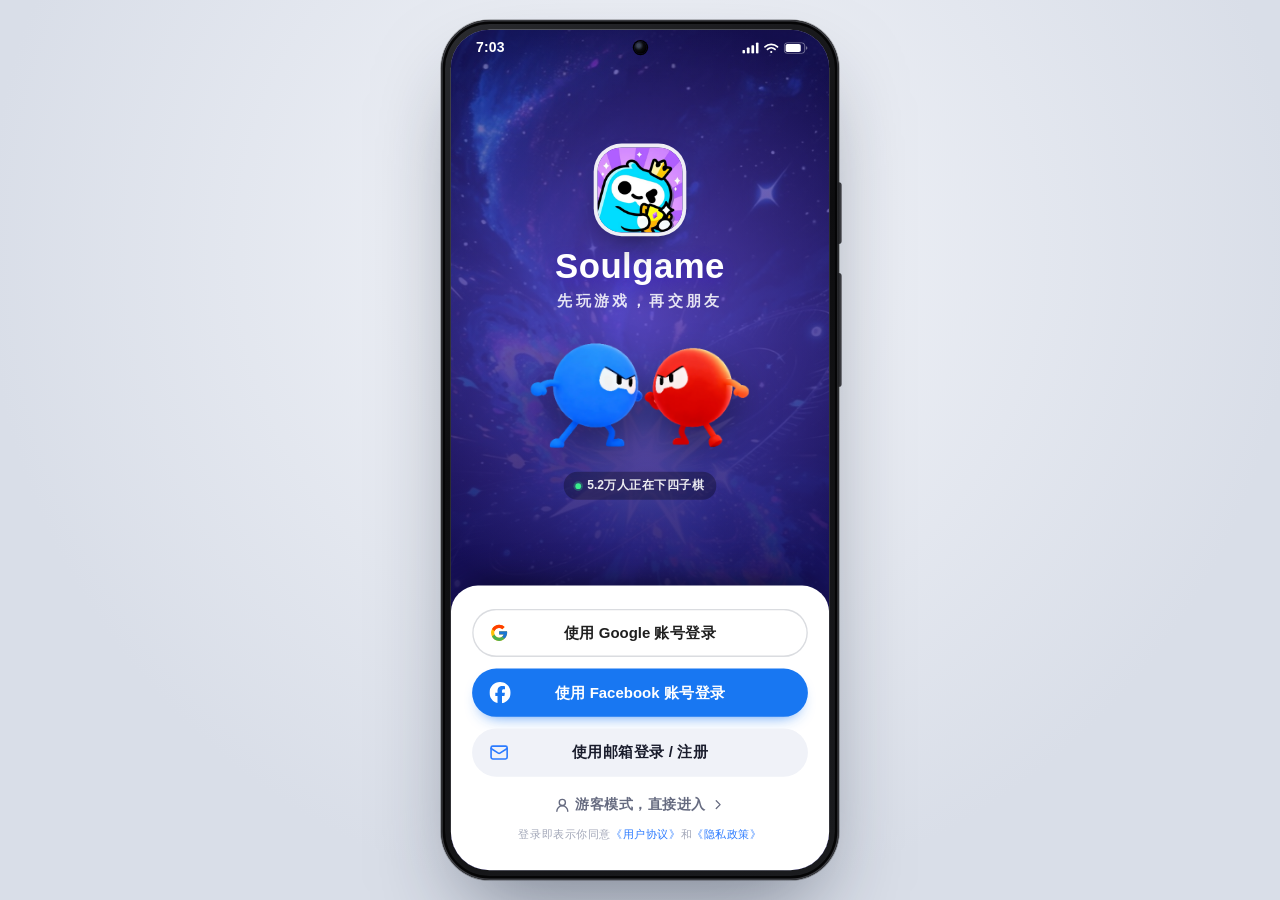
==== index.html @ 6a90fcba "V4：登录（Google / Facebook / 邮箱注册与登录 / 游客模式，游客可绑定账号）、首页精简成一屏（快速开始一点就匹配，场次收进换场次弹层）、悬浮窗不再盖住弹层" ====
<!DOCTYPE html>
<html lang="zh-CN">
<head>
  <meta charset="UTF-8">
  <meta name="viewport" content="width=device-width, initial-scale=1, viewport-fit=cover">
  <title>Soulgame · 先玩游戏，再交朋友</title>
  <link rel="stylesheet" href="css/style.css">
  <link rel="stylesheet" href="css/home.css">
  <link rel="stylesheet" href="css/battle.css">
  <link rel="stylesheet" href="css/growth.css">
  <link rel="stylesheet" href="css/social.css">
  <link rel="stylesheet" href="css/me.css">
  <link rel="stylesheet" href="css/vip.css">
  <link rel="stylesheet" href="css/call.css">
  <link rel="stylesheet" href="css/auth.css">
</head>
<body>
  <!-- 共享渐变：表情团子、段位徽章（放在不隐藏的 SVG 里，避免 Chrome 引用失效） -->
  <svg class="svg-defs" width="0" height="0" aria-hidden="true" focusable="false">
    <defs>
      <linearGradient id="blobg" x1="16" y1="6" x2="50" y2="62" gradientUnits="userSpaceOnUse">
        <stop stop-color="#62a0ff"/><stop offset=".5" stop-color="#2f67e6"/><stop offset="1" stop-color="#0b2fae"/>
      </linearGradient>
      <linearGradient id="tier0" x1="0" y1="0" x2="1" y2="1"><stop stop-color="#f1b47c"/><stop offset="1" stop-color="#9a5524"/></linearGradient>
      <linearGradient id="tier1" x1="0" y1="0" x2="1" y2="1"><stop stop-color="#eef2f8"/><stop offset="1" stop-color="#8d9bb3"/></linearGradient>
      <linearGradient id="tier2" x1="0" y1="0" x2="1" y2="1"><stop stop-color="#ffe680"/><stop offset="1" stop-color="#ee9a00"/></linearGradient>
      <linearGradient id="tier3" x1="0" y1="0" x2="1" y2="1"><stop stop-color="#a8f7ee"/><stop offset="1" stop-color="#1fa3bf"/></linearGradient>
      <linearGradient id="tier4" x1="0" y1="0" x2="1" y2="1"><stop stop-color="#d4b8ff"/><stop offset="1" stop-color="#4f6bff"/></linearGradient>
    </defs>
  </svg>

  <div class="stage">
    <div class="device" id="device">
      <i class="device-key key-power" aria-hidden="true"></i>
      <i class="device-key key-volume" aria-hidden="true"></i>
      <div class="screen">

        <!-- 页面：内容由 js/pages/*.js 渲染 -->
        <main class="pages">
          <!-- V4 登录：没登录时从登录页启动 -->
          <section class="page" data-page="login" data-status="light"></section>
          <section class="page" data-page="email"></section>

          <!-- 频道 4 个 Tab（登录后 Play 为启动页） -->
          <section class="page" data-page="play"></section>
          <section class="page" data-page="rooms"></section>
          <section class="page" data-page="chat"></section>
          <section class="page" data-page="me"></section>

          <!-- 对局链路 -->
          <section class="page" data-page="match" data-status="light" data-transient></section>
          <section class="page" data-page="game" data-status="light" data-transient></section>
          <section class="page" data-page="result" data-status="light" data-transient></section>

          <!-- 大厅功能 -->
          <section class="page" data-page="tasks"></section>
          <section class="page" data-page="rank" data-status="light"></section>
          <section class="page" data-page="shop"></section>

          <!-- 房间与社交 -->
          <section class="page" data-page="create"></section>
          <section class="page" data-page="room" data-status="light"></section>
          <section class="page" data-page="dm"></section>
          <section class="page" data-page="requests"></section>
          <section class="page" data-page="addfriend"></section>
          <section class="page" data-page="newgroup"></section>
          <section class="page" data-page="profile" data-status="light"></section>

          <!-- 我的 -->
          <section class="page" data-page="edit"></section>
          <section class="page" data-page="wallet"></section>
          <section class="page" data-page="bag"></section>
          <section class="page" data-page="stats"></section>
          <section class="page" data-page="badges"></section>
          <section class="page" data-page="settings"></section>
          <!-- V3：会员中心、访客、通话 -->
          <section class="page" data-page="vip"></section>
          <section class="page" data-page="visitors"></section>
          <section class="page" data-page="call" data-status="light" data-transient></section>
        </main>

        <!-- 系统层：安卓状态栏、挖孔摄像头、手势条（手机上直接打开时隐藏） -->
        <div class="status-bar" aria-hidden="true">
          <span class="status-time">2:32</span>
          <span class="status-icons">
            <svg width="17" height="12" viewBox="0 0 18 12" fill="currentColor"><rect x="0" y="8" width="3" height="4" rx=".8"/><rect x="5" y="5.5" width="3" height="6.5" rx=".8"/><rect x="10" y="3" width="3" height="9" rx=".8"/><rect x="15" y="0" width="3" height="12" rx=".8"/></svg>
            <svg width="16" height="12" viewBox="0 0 17 12" fill="none" stroke="currentColor" stroke-width="1.9" stroke-linecap="round"><path d="M1.6 4.6a10 10 0 0 1 13.8 0"/><path d="M4.3 7.4a6.1 6.1 0 0 1 8.4 0"/><circle cx="8.5" cy="10.3" r="1.2" fill="currentColor" stroke="none"/></svg>
            <svg width="25" height="12" viewBox="0 0 27 13" fill="none"><rect x=".5" y=".5" width="23" height="12" rx="3.5" stroke="currentColor" opacity=".45"/><rect x="2" y="2" width="17" height="9" rx="2" fill="currentColor"/><path d="M25 4.5v4c.8-.3 1.5-1.1 1.5-2s-.7-1.7-1.5-2z" fill="currentColor" opacity=".45"/></svg>
          </span>
        </div>
        <div class="punch-hole" aria-hidden="true"></div>
        <div class="gesture-bar" aria-hidden="true"></div>

        <div class="fly-layer" aria-hidden="true"></div>
        <div class="toast" id="toast" role="status" aria-live="polite"></div>
      </div>
    </div>
  </div>

  <script src="js/app.js"></script>
  <script src="js/data.js"></script>
  <script src="js/store.js"></script>
  <script src="js/ui.js"></script>
  <script src="js/pages/auth.js"></script>
  <script src="js/pages/play.js"></script>
  <script src="js/pages/battle.js"></script>
  <script src="js/pages/tasks.js"></script>
  <script src="js/pages/rank.js"></script>
  <script src="js/pages/shop.js"></script>
  <script src="js/pages/rooms.js"></script>
  <script src="js/pages/chat.js"></script>
  <script src="js/pages/me.js"></script>
  <script src="js/pages/vip.js"></script>
  <script src="js/pages/call.js"></script>
</body>
</html>
---- css/style.css ----
/* =========================================================
   Play Zone 互动游戏频道 · 基础样式
   1 设计变量   2 重置   3 舞台与安卓外框   4 系统层   5 页面容器
   6 通用控件   7 头像与装扮   8 浮层   9 反馈（Toast/通知/引导/飞入）
   10 动效      11 手机上直接打开
   页面样式在 home / battle / growth / social / me 五个文件里
   ========================================================= */

/* 1 设计变量 */
:root {
  --device-w: 392px;              /* 和 Figma 画板一致 */
  --device-h: 871px;
  --bezel: 10px;
  --status-h: 36px;               /* 安卓状态栏 */
  --home-h: 16px;                 /* 底部手势条区域 */
  --tabbar-h: 60px;

  --blue: #2c7bff;
  --blue-d: #1a5ef0;
  --blue-l: #eaf2ff;
  --cyan: #1fc0ff;
  --orange: #ff7a2f;
  --orange-l: #fff2e8;
  --red: #ff4b5a;
  --green: #14c27e;
  --gold: #ffb400;
  --purple: #7b5cff;
  --g-blue: linear-gradient(135deg, #4cb4ff 0%, #2c7bff 55%, #2a5cff 100%);
  --g-orange: linear-gradient(135deg, #ffb24a, #ff6b35);
  --g-purple: linear-gradient(135deg, #b48cff, #6c5cff);
  --g-gold: linear-gradient(135deg, #ffe17a, #ffac0d);
  --g-green: linear-gradient(135deg, #4be3a7, #12b77a);

  --bg: #f3f5fb;
  --surface: #fff;
  --text: #191c2c;
  --text-2: #666b80;
  --text-3: #a2a7b8;
  --line: rgba(25, 35, 70, .08);
  --r: 16px;
  --shadow: 0 8px 24px -12px rgba(30, 50, 120, .28);
  --shadow-s: 0 2px 10px -4px rgba(30, 50, 120, .18);

  --ease: cubic-bezier(.32, .72, 0, 1);
  --spring: cubic-bezier(.34, 1.56, .64, 1);
  --num: "DIN Alternate", "Bahnschrift", "Roboto Condensed", -apple-system, sans-serif;
  --display: "DIN Condensed", "Bebas Neue", Impact, "Arial Narrow", sans-serif;
}

/* 2 重置 */
*, *::before, *::after { box-sizing: border-box; margin: 0; padding: 0; }
html, body { height: 100%; }
body {
  font-family: "MiSans", "HarmonyOS Sans", "SF Pro Rounded", -apple-system, BlinkMacSystemFont, "Segoe UI", Roboto, "PingFang SC", "Microsoft YaHei", sans-serif;
  font-size: 14px;
  line-height: 1.45;
  color: var(--text);
  background: radial-gradient(circle at 50% 28%, #f3f5fa, #d9dee8 72%);
  -webkit-font-smoothing: antialiased;
  -webkit-tap-highlight-color: transparent;
  overflow: hidden;
}
button { font: inherit; color: inherit; background: none; border: 0; cursor: pointer; text-align: inherit; }
button:disabled { cursor: default; }
input, textarea { font: inherit; color: inherit; border: 0; outline: 0; background: none; }
img { display: block; max-width: 100%; }
a { color: inherit; text-decoration: none; }
ol, ul { list-style: none; }
[hidden] { display: none !important; }
.svg-defs { position: absolute; width: 0; height: 0; overflow: hidden; }

/* 3 舞台与安卓外框：桌面浏览器中居中，放不下时由 JS 等比缩小 */
.stage { position: fixed; inset: 0; overflow: hidden; }
.device {
  position: absolute; left: 50%; top: 50%;
  width: calc(var(--device-w) + var(--bezel) * 2);
  height: calc(var(--device-h) + var(--bezel) * 2);
  padding: var(--bezel);
  border-radius: 50px;
  background: linear-gradient(145deg, #2a2b2f, #0d0d0f 40%, #1b1c1f);
  box-shadow:
    inset 0 0 0 1.5px #3b3c41,
    inset 0 0 0 4px #050506,
    0 0 0 1px rgba(0, 0, 0, .3),
    0 44px 90px -26px rgba(20, 30, 50, .5);
  transform: translate(-50%, -50%) scale(var(--scale, 1));
}
.device-key { position: absolute; right: -3px; width: 4px; border-radius: 0 3px 3px 0; background: linear-gradient(90deg, #1a1b1e, #45464b); }
.key-power { top: 168px; height: 64px; }
.key-volume { top: 262px; height: 118px; }
.screen {
  position: relative; width: 100%; height: 100%;
  overflow: hidden; isolation: isolate;
  border-radius: 40px;
  background: var(--bg);
}

/* 4 系统层 */
.status-bar {
  position: absolute; z-index: 60; top: 0; left: 0; right: 0;
  height: var(--status-h); padding: 2px 22px 0 26px;
  display: flex; align-items: center; justify-content: space-between;
  color: #111; pointer-events: none;
  transition: color .2s;
}
.status-time { font-size: 14.5px; font-weight: 600; letter-spacing: .2px; font-variant-numeric: tabular-nums; }
.status-icons { display: flex; align-items: center; gap: 5px; }
.punch-hole {
  position: absolute; z-index: 70; top: 12px; left: 50%;
  width: 13px; height: 13px; margin-left: -6.5px;
  border-radius: 50%;
  background: radial-gradient(circle at 36% 34%, #3a4256 0 14%, #0b0c10 40%, #000 70%);
  box-shadow: 0 0 0 1.5px #000;
  pointer-events: none;
}
.gesture-bar {
  position: absolute; z-index: 70; bottom: 6px; left: 50%;
  width: 108px; height: 4px; margin-left: -54px;
  border-radius: 2px; background: rgba(0, 0, 0, .82);
  pointer-events: none; transition: background .2s;
}
.device.is-light-status .status-bar { color: #fff; }
.device.is-light-status .gesture-bar { background: rgba(255, 255, 255, .85); }

/* 5 页面容器 */
.pages { position: absolute; inset: 0; z-index: 1; }
.page {
  position: absolute; inset: 0;
  display: flex; flex-direction: column;
  overflow: hidden;
  background: var(--bg);
  visibility: hidden;
}
.page.is-active { visibility: visible; z-index: 2; }
.page.is-sliding { z-index: 3; box-shadow: 0 0 36px rgba(0, 0, 0, .16); }
.body {
  position: relative;
  flex: 1; min-height: 0;
  overflow-x: hidden; overflow-y: auto;
  overscroll-behavior: contain;
  scrollbar-width: none;
}
.body::-webkit-scrollbar, .hscroll::-webkit-scrollbar { display: none; }
.hscroll { display: flex; overflow-x: auto; overflow-y: hidden; scrollbar-width: none; overscroll-behavior-x: contain; }
.pad { padding-left: 16px; padding-right: 16px; }
.safe-top { padding-top: var(--status-h); }
.bottom-space { height: calc(var(--home-h) + 24px); flex-shrink: 0; }

/* 顶部导航栏（安卓风格：返回在左，标题靠左） */
.nav {
  position: relative; z-index: 5; flex-shrink: 0;
  height: calc(var(--status-h) + 52px);
  padding: var(--status-h) 8px 0 4px;
  display: flex; align-items: center; gap: 2px;
}
.nav-back {
  width: 44px; height: 44px; flex-shrink: 0;
  display: grid; place-items: center; border-radius: 50%;
}
.nav-back:active { background: rgba(0, 0, 0, .06); }
.nav-title { flex: 1; min-width: 0; padding-left: 4px; }
.nav-title h1 { font-size: 19px; font-weight: 700; white-space: nowrap; overflow: hidden; text-overflow: ellipsis; }
.nav-title p { font-size: 12px; color: var(--text-2); margin-top: -2px; white-space: nowrap; overflow: hidden; text-overflow: ellipsis; }
.nav-right { display: flex; align-items: center; gap: 6px; flex-shrink: 0; }
.nav.is-light { color: #fff; }
.nav.is-light .nav-title p { color: rgba(255, 255, 255, .75); }
.nav.is-light .nav-back:active { background: rgba(255, 255, 255, .15); }
.nav.is-white { background: var(--surface); box-shadow: 0 .5px 0 var(--line); }
.icon-btn {
  position: relative; width: 40px; height: 40px; flex-shrink: 0;
  display: grid; place-items: center; border-radius: 50%;
  transition: transform .15s;
}
.icon-btn:active { transform: scale(.9); background: rgba(0, 0, 0, .05); }

/* 6 通用控件 */
.btn {
  position: relative;
  display: inline-flex; align-items: center; justify-content: center; gap: 6px;
  height: 40px; padding: 0 18px;
  border-radius: 999px;
  font-size: 15px; font-weight: 700; white-space: nowrap;
  transition: transform .15s, opacity .15s, filter .15s;
  user-select: none;
}
.btn:active { transform: scale(.96); filter: brightness(.95); }
.btn-sm { height: 30px; padding: 0 13px; font-size: 13px; }
.btn-md { height: 36px; padding: 0 16px; font-size: 14px; }
.btn-lg { height: 50px; padding: 0 24px; font-size: 16px; }
.btn-block { display: flex; width: 100%; }
.btn-primary { background: var(--g-blue); color: #fff; box-shadow: 0 6px 14px -6px rgba(44, 123, 255, .7); }
.btn-orange { background: var(--g-orange); color: #fff; box-shadow: 0 6px 14px -6px rgba(255, 107, 53, .7); }
.btn-purple { background: var(--g-purple); color: #fff; box-shadow: 0 6px 14px -6px rgba(108, 92, 255, .7); }
.btn-gold { background: var(--g-gold); color: #6b3a00; box-shadow: 0 6px 14px -6px rgba(255, 172, 13, .7); }
.btn-green { background: var(--g-green); color: #fff; }
.btn-danger { background: linear-gradient(135deg, #ff7a7a, #ff3d55); color: #fff; }
.btn-white { background: #fff; color: var(--blue); box-shadow: 0 4px 12px -4px rgba(0, 30, 120, .3); }
.btn-ghost { background: rgba(25, 35, 70, .06); color: var(--text); }
.btn-line { background: #fff; color: var(--blue); box-shadow: inset 0 0 0 1.5px var(--blue); }
.btn-glass { background: rgba(255, 255, 255, .18); color: #fff; box-shadow: inset 0 0 0 1px rgba(255, 255, 255, .35); backdrop-filter: blur(10px); }
.btn.is-disabled, .btn:disabled { background: #e7e9f0; color: #a8adbd; box-shadow: none; filter: none; }
.btn .cur { margin: 0 -2px; }
.btn-price { display: inline-flex; align-items: center; gap: 3px; padding-left: 8px; margin-left: 2px; border-left: 1px solid rgba(255, 255, 255, .35); font-family: var(--num); }

/* 余额胶囊 */
.chip {
  display: inline-flex; align-items: center; height: 32px; padding: 0 3px 0 0;
  border-radius: 999px; background: rgba(255, 255, 255, .78);
  box-shadow: 0 2px 10px -4px rgba(40, 60, 140, .3), inset 0 0 0 1px rgba(255, 255, 255, .9);
  backdrop-filter: blur(10px);
}
.chip-main { display: flex; align-items: center; gap: 4px; height: 100%; padding: 0 4px 0 5px; }
.chip-main .num { min-width: 30px; font-family: var(--num); font-size: 16px; font-weight: 700; }
.chip-plus {
  width: 22px; height: 22px; display: grid; place-items: center;
  border-radius: 50%; background: var(--g-blue); color: #fff;
}
.chip-plus:active { transform: scale(.88); }
.chip.is-dark { background: rgba(0, 0, 0, .28); color: #fff; box-shadow: inset 0 0 0 1px rgba(255, 255, 255, .18); }
.chip.is-bump { animation: bump .45s var(--spring); }
.num { font-variant-numeric: tabular-nums; }
.num.is-up { animation: num-up .7s ease-out; }
.num.is-down { animation: num-down .7s ease-out; }
.cur { display: inline-block; flex-shrink: 0; object-fit: contain; vertical-align: middle; }

/* 卡片、列表行 */
.card { position: relative; border-radius: var(--r); background: var(--surface); box-shadow: var(--shadow-s); }
.sec-hd {
  display: flex; align-items: baseline; justify-content: space-between;
  margin: 22px 16px 10px;
}
.sec-hd h2 { font-size: 18px; font-weight: 800; letter-spacing: -.2px; }
.sec-hd .more { display: inline-flex; align-items: center; gap: 1px; color: var(--text-2); font-size: 13px; }
.row { display: flex; align-items: center; gap: 12px; padding: 10px 16px; }
.row-main { flex: 1; min-width: 0; }
.row-main b { display: block; font-size: 15px; font-weight: 700; white-space: nowrap; overflow: hidden; text-overflow: ellipsis; }
.row-main span { display: block; font-size: 12.5px; color: var(--text-2); white-space: nowrap; overflow: hidden; text-overflow: ellipsis; }
.row.is-tap:active, .cell:active { background: rgba(25, 35, 70, .04); }
.cells { overflow: hidden; border-radius: var(--r); background: var(--surface); box-shadow: var(--shadow-s); }
.cell {
  position: relative; width: 100%;
  display: flex; align-items: center; gap: 12px;
  min-height: 54px; padding: 10px 14px 10px 16px;
  text-align: left;
}
.cell + .cell::before { content: ""; position: absolute; top: 0; left: 52px; right: 0; border-top: .5px solid var(--line); }
.cell-ic { width: 26px; height: 26px; flex-shrink: 0; display: grid; place-items: center; color: var(--blue); }
.cell-main { flex: 1; min-width: 0; font-size: 15px; font-weight: 600; }
.cell-main small { display: block; font-size: 12px; font-weight: 400; color: var(--text-2); }
.cell-val { color: var(--text-2); font-size: 13.5px; display: flex; align-items: center; gap: 4px; }
.cell-arrow { color: var(--text-3); }

/* 分段 Tab（下划线样式，和 Figma 首页 Recommend/Category 一致） */
.seg { display: flex; gap: 24px; padding: 0 16px; }
.seg-it { position: relative; padding: 8px 0 10px; font-size: 16px; font-weight: 600; color: var(--text-3); white-space: nowrap; }
.seg-it.is-active { color: var(--blue); font-weight: 800; }
.seg-it.is-active::after { content: ""; position: absolute; left: 50%; bottom: 2px; width: 22px; height: 3px; margin-left: -11px; border-radius: 2px; background: var(--blue); }
.seg-it .count { position: absolute; top: 2px; right: -14px; }
/* 胶囊 Tab */
.pills { display: flex; gap: 8px; padding: 0 16px; }
.pill {
  height: 32px; padding: 0 14px; border-radius: 999px;
  background: rgba(255, 255, 255, .85); color: var(--text-2);
  font-size: 13.5px; font-weight: 700; white-space: nowrap;
  box-shadow: inset 0 0 0 1px var(--line);
  transition: background .2s, color .2s;
}
.pill.is-active { background: var(--text); color: #fff; box-shadow: none; }

/* 红点、角标、标签 */
.dot { position: absolute; top: 2px; right: 2px; width: 9px; height: 9px; border-radius: 50%; background: var(--red); box-shadow: 0 0 0 2px #fff; }
.count {
  position: absolute; top: -4px; right: -8px;
  min-width: 18px; height: 18px; padding: 0 5px;
  border-radius: 9px; background: var(--red); color: #fff;
  font: 700 11px/18px var(--num); font-style: normal; text-align: center;
  box-shadow: 0 0 0 2px #fff;
}
.count.is-inline { position: static; box-shadow: none; display: inline-block; }
.tag {
  display: inline-flex; align-items: center; gap: 3px;
  height: 20px; padding: 0 7px; border-radius: 6px;
  font-size: 11px; font-weight: 800; letter-spacing: .2px; white-space: nowrap;
  background: var(--blue-l); color: var(--blue);
}
.tag-top { background: linear-gradient(135deg, #ffd34d, #ff8a1f); color: #fff; }
.tag-hot { background: linear-gradient(135deg, #ff7a7a, #ff3d6e); color: #fff; }
.tag-new { background: linear-gradient(135deg, #45e0a8, #10b981); color: #fff; }
.tag-event { background: linear-gradient(135deg, #b48cff, #6c5cff); color: #fff; }
.tag-gray { background: rgba(25, 35, 70, .06); color: var(--text-2); }
.tag-dark { background: rgba(0, 0, 0, .45); color: #fff; backdrop-filter: blur(6px); }
.live { display: inline-flex; align-items: center; gap: 5px; font-size: 12px; color: var(--text-2); }
.live::before { content: ""; width: 7px; height: 7px; border-radius: 50%; background: #22d07f; box-shadow: 0 0 0 3px rgba(34, 208, 127, .2); animation: live 1.6s infinite; }

/* 进度条、开关 */
.bar { position: relative; height: 8px; border-radius: 4px; background: rgba(25, 35, 70, .08); overflow: hidden; }
.bar > i { position: absolute; left: 0; top: 0; bottom: 0; border-radius: inherit; background: var(--g-blue); transition: width .9s var(--ease); }
.bar.is-gold > i { background: var(--g-gold); }
.bar.is-green > i { background: var(--g-green); }
.bar.is-purple > i { background: var(--g-purple); }
.bar.is-thin { height: 5px; }
.switch { position: relative; width: 46px; height: 28px; flex-shrink: 0; border-radius: 14px; background: #d6d9e3; transition: background .2s; }
.switch i { position: absolute; top: 3px; left: 3px; width: 22px; height: 22px; border-radius: 50%; background: #fff; box-shadow: 0 2px 4px rgba(0, 0, 0, .2); transition: transform .25s var(--spring); }
.switch.is-on { background: var(--blue); }
.switch.is-on i { transform: translateX(18px); }

/* 输入框 */
.field { display: flex; align-items: center; gap: 8px; height: 44px; padding: 0 14px; border-radius: 22px; background: #fff; box-shadow: inset 0 0 0 1px var(--line); }
.field input { flex: 1; min-width: 0; height: 100%; font-size: 15px; }
.field input::placeholder, textarea::placeholder { color: var(--text-3); }

/* 空状态 */
.empty { display: flex; flex-direction: column; align-items: center; gap: 8px; padding: 36px 24px; color: var(--text-2); text-align: center; }
.empty img { width: 96px; opacity: .9; }

/* 频道底部 Tab */
.tabbar {
  position: relative; z-index: 6; flex-shrink: 0;
  height: calc(var(--tabbar-h) + var(--home-h));
  padding-bottom: var(--home-h);
  display: flex;
  background: rgba(255, 255, 255, .94);
  backdrop-filter: blur(16px);
  box-shadow: 0 -.5px 0 var(--line), 0 -8px 24px -18px rgba(30, 50, 120, .35);
}
.tab { flex: 1; display: flex; flex-direction: column; align-items: center; justify-content: center; gap: 2px; color: #5c6070; }
.tab-ic { position: relative; width: 30px; height: 30px; display: grid; place-items: center; }
.tab-ic svg { width: 26px; height: 26px; }
.tab-ic .ic-a { stroke: #55595a; transition: stroke .2s; }
.tab-ic .ic-b { stroke: #979797; transition: stroke .2s; }
.tab-label { font-size: 11.5px; font-weight: 600; }
.tab.is-active { color: var(--blue); }
.tab.is-active .ic-a { stroke: var(--blue); }
.tab.is-active .ic-b { stroke: #7fb4ff; }
.tab.is-active .tab-ic { animation: tab-pop .35s var(--spring); }
.tab-ic .dot { top: 0; right: -2px; }
.tab-ic .count { top: -3px; right: -10px; }
.tab-glove { position: absolute; width: 22px; height: 22px; filter: grayscale(1) brightness(1.05) contrast(.9); opacity: .75; transition: filter .2s, opacity .2s, transform .3s var(--spring); }
.tab-glove.g1 { left: 0; top: 5px; transform: scaleX(-1) rotate(8deg); }
.tab-glove.g2 { right: 0; top: 3px; transform: rotate(8deg); }
.tab.is-active .tab-glove { filter: none; opacity: 1; }
.tab.is-active .tab-glove.g1 { transform: scaleX(-1) rotate(-6deg) translateX(-1px); }
.tab.is-active .tab-glove.g2 { transform: rotate(-6deg) translateX(-1px); }

/* 7 头像与装扮 */
.av { position: relative; display: inline-block; flex-shrink: 0; width: var(--s); height: var(--s); }
.av-img { width: 100%; height: 100%; border-radius: 50%; object-fit: cover; background: #dde3ee; }
.av-frame { position: absolute; max-width: none; pointer-events: none; }
.av-on { position: absolute; right: 3%; bottom: 3%; width: 26%; height: 26%; min-width: 9px; min-height: 9px; max-width: 14px; max-height: 14px; border-radius: 50%; background: #22d07f; box-shadow: 0 0 0 2px #fff; }
.has-frame .av-on { right: -2%; bottom: -2%; }
.av-lv {
  position: absolute; left: 50%; bottom: -6px; transform: translateX(-50%);
  height: 16px; padding: 0 6px; border-radius: 8px;
  background: var(--g-purple); color: #fff; font: 800 10px/16px var(--num); white-space: nowrap;
  box-shadow: 0 0 0 1.5px #fff;
}
.av-ring { position: absolute; inset: -11%; border-radius: 50%; pointer-events: none; -webkit-mask: radial-gradient(closest-side, transparent 83%, #000 84.5%); mask: radial-gradient(closest-side, transparent 83%, #000 84.5%); }
.ring-gold { background: conic-gradient(from 200deg, #fff2a8, #ffb400, #fff6c9, #e08a00, #ffe27a, #fff2a8); }
.ring-purple { background: conic-gradient(from 30deg, #ff7eb3, #8a5cff, #5ec8ff, #8a5cff, #ff7eb3); }
.ring-pink { background: conic-gradient(from 0deg, #ff6fd8, #ffa65c, #ff6fd8, #7c5cff, #ff6fd8); }
.ring-blue { background: conic-gradient(from 90deg, #6ad7ff, #2c7bff, #b9e8ff, #2c7bff, #6ad7ff); }
.ring-season { background: conic-gradient(from 0deg, #ff8a3d, #ffd84d, #ff4d6d, #ffd84d, #ff8a3d); }
.ring-vip { background: conic-gradient(from 120deg, #2b1a00, #ffcf4d, #fff5c2, #c98a00, #ffcf4d, #2b1a00); }
.ring-svip { background: conic-gradient(from 0deg, #ff4d8d, #ffb23f, #ffe96b, #4de1ff, #8a5cff, #ff4d8d); animation: spin 6s linear infinite; }
.av-deco { position: absolute; pointer-events: none; max-width: none; filter: drop-shadow(0 2px 3px rgba(0, 0, 0, .25)); }
.deco-top { width: 62%; left: 19%; top: -42%; transform: rotate(-8deg); }
.deco-br { width: 52%; right: -22%; bottom: -16%; }
.deco-bl { width: 50%; left: -24%; bottom: -14%; transform: rotate(-20deg); }
.deco-tr { width: 40%; right: -14%; top: -14%; }
.deco-head { width: 118%; left: -9%; top: -26%; }

/* 聊天气泡样式（商城可买） */
.bub-default { background: var(--g-blue); color: #fff; }
.bub-ocean { background: linear-gradient(135deg, #2fe0d5, #1a8cff); color: #fff; }
.bub-candy { background: linear-gradient(135deg, #ffb3d1, #ff6fa8); color: #fff; }
.bub-neon { background: #14112b; color: #b9f6ff; box-shadow: inset 0 0 0 1.5px #3ef2ff, 0 0 12px rgba(62, 242, 255, .45); }
.bub-galaxy { background: url(../assets/img/fx/galaxy.jpg) center/cover; color: #fff; text-shadow: 0 1px 2px rgba(0, 0, 0, .5); }
.bub-gold { background: linear-gradient(135deg, #fff1a8, #ffbe2e 60%, #f59e0b); color: #5a3100; }

/* 段位徽章 */
.tier { display: inline-block; flex-shrink: 0; filter: drop-shadow(0 3px 4px rgba(30, 40, 90, .25)); }

/* 8 浮层 */
.ov { position: absolute; inset: 0; z-index: 40; }
.ov-mask { position: absolute; inset: 0; background: rgba(10, 14, 30, .5); opacity: 0; transition: opacity .28s; }
.ov.is-open .ov-mask { opacity: 1; }
.ov-panel { position: absolute; }

/* 底部弹层 */
.ov-sheet .ov-panel {
  left: 0; right: 0; bottom: 0;
  max-height: calc(100% - var(--status-h) - 24px);
  display: flex; flex-direction: column;
  padding-bottom: var(--home-h);
  border-radius: 26px 26px 0 0;
  background: var(--surface);
  transform: translateY(100%);
  transition: transform .34s var(--ease);
}
.ov-sheet.is-open .ov-panel { transform: none; }
.ov-sheet.is-closing .ov-panel { transition-duration: .24s; }
.sheet-grab { flex-shrink: 0; width: 36px; height: 4px; margin: 8px auto 0; border-radius: 2px; background: #d9dce5; }
.sheet-hd { flex-shrink: 0; display: flex; align-items: flex-start; justify-content: space-between; gap: 12px; padding: 12px 16px 6px 20px; }
.sheet-hd h3 { font-size: 19px; font-weight: 800; }
.sheet-hd p { margin-top: 1px; font-size: 13px; color: var(--text-2); }
.sheet-x { width: 32px; height: 32px; flex-shrink: 0; display: grid; place-items: center; border-radius: 50%; background: rgba(25, 35, 70, .06); color: var(--text-2); }
.sheet-bd { flex: 1; min-height: 0; overflow-y: auto; scrollbar-width: none; padding: 8px 20px 18px; }
.sheet-bd::-webkit-scrollbar { display: none; }
.sheet-ft { flex-shrink: 0; padding: 10px 20px 14px; box-shadow: 0 -.5px 0 var(--line); }

/* 居中弹窗 */
.ov-dialog .ov-panel {
  left: 32px; right: 32px; top: 50%;
  padding: 26px 22px 20px;
  border-radius: 26px;
  background: var(--surface);
  text-align: center;
  opacity: 0; transform: translateY(-50%) scale(.88);
  transition: opacity .22s, transform .32s var(--spring);
}
.ov-dialog.is-open .ov-panel { opacity: 1; transform: translateY(-50%) scale(1); }
.ov-dialog.is-closing .ov-panel { transition: opacity .18s, transform .2s; transform: translateY(-50%) scale(.94); }
.dlg-art { margin: -86px auto 4px; height: 128px; display: flex; justify-content: center; align-items: flex-end; }
.dlg-art img { height: 100%; width: auto; object-fit: contain; filter: drop-shadow(0 10px 16px rgba(30, 50, 120, .25)); }
.dlg-x { position: absolute; top: 12px; right: 12px; width: 30px; height: 30px; display: grid; place-items: center; border-radius: 50%; background: rgba(25, 35, 70, .06); color: var(--text-2); }
.dlg-title { font-size: 20px; font-weight: 800; line-height: 1.25; }
.dlg-text { margin-top: 8px; color: var(--text-2); font-size: 14px; }
.dlg-text b { color: var(--text); }
.dlg-btns { display: flex; flex-direction: column; gap: 10px; margin-top: 20px; }
.dlg-btns.is-row { flex-direction: row; }
.dlg-btns.is-row .btn { flex: 1; padding: 0 10px; }

/* 全屏浮层（玩法引导、广告） */
.ov-full .ov-panel { inset: 0; opacity: 0; transition: opacity .25s; }
.ov-full.is-open .ov-panel { opacity: 1; }
.ov-full .ov-mask { background: #000; }

/* 领奖弹窗 */
.dlg-reward .ov-panel { padding-top: 18px; overflow: visible; background: linear-gradient(180deg, #fff7e9 0%, #fff 46%); }
.rw-glow { position: relative; height: 112px; margin: -92px auto 0; display: flex; justify-content: center; align-items: flex-end; }
.rw-rays {
  position: absolute; left: 50%; top: 50%; width: 260px; height: 260px; margin: -130px 0 0 -130px;
  background: repeating-conic-gradient(from 0deg, rgba(255, 200, 80, .55) 0 9deg, transparent 9deg 22deg);
  -webkit-mask: radial-gradient(closest-side, #000 20%, transparent 72%); mask: radial-gradient(closest-side, #000 20%, transparent 72%);
  animation: spin 10s linear infinite;
}
.rw-art { position: relative; height: 128px; width: auto; filter: drop-shadow(0 10px 18px rgba(255, 120, 0, .3)); animation: float 2.4s ease-in-out infinite; }
.rw-badge { position: absolute; bottom: -4px; left: 50%; transform: translateX(-50%); padding: 3px 12px; border-radius: 12px; background: var(--g-purple); color: #fff; font: 800 15px/1.2 var(--num); box-shadow: 0 0 0 2px #fff; }
.rw-title { margin-top: 10px; font-size: 24px; font-weight: 900; background: linear-gradient(90deg, #ff8a1f, #ff4d6d); -webkit-background-clip: text; background-clip: text; color: transparent; }
.rw-sub { margin-top: 4px; font-size: 13.5px; color: var(--text-2); }
.rw-items { display: flex; justify-content: center; gap: 10px; margin: 16px 0 4px; }
.rw-item { flex: 1; max-width: 96px; display: flex; flex-direction: column; align-items: center; gap: 6px; padding: 12px 6px 10px; border-radius: 16px; background: linear-gradient(180deg, #fff1d6, #ffe2b0); animation: pop-in .45s var(--spring) both; }
.rw-item:nth-child(2) { animation-delay: .08s; }
.rw-item:nth-child(3) { animation-delay: .16s; }
.rw-item b { font-size: 12.5px; font-weight: 800; color: #7a4100; line-height: 1.2; }
.rw-ic { height: 44px; display: grid; place-items: center; }
.rw-btn { width: 100%; margin-top: 16px; }
.rw-inline { display: inline-flex; align-items: center; gap: 2px; margin-right: 8px; font-family: var(--num); font-weight: 700; }

/* 选好友列表 */
.pick-list { margin: 0 -20px; }
.pick-row { padding: 8px 20px; }
.pick-row.is-off { opacity: .55; }

/* 分享面板 */
.share-grid { display: grid; grid-template-columns: repeat(4, 1fr); gap: 16px 4px; padding: 8px 0 4px; }
.share-op { display: flex; flex-direction: column; align-items: center; gap: 6px; font-size: 12px; color: var(--text-2); text-align: center; }
.share-op span { width: 52px; height: 52px; display: grid; place-items: center; border-radius: 50%; color: #fff; box-shadow: 0 6px 12px -6px rgba(0, 0, 0, .35); }
.share-op:active span { transform: scale(.92); }
.sh-glyph { font: 900 24px/1 Arial, sans-serif; }

/* 9 反馈 */
.toast {
  position: absolute; z-index: 90; left: 50%; bottom: calc(var(--home-h) + 40px);
  /* left:50% 时自动宽度会被限制在半屏，中文长句会提前折行，所以按内容定宽 */
  width: max-content; max-width: 80%; padding: 10px 18px;
  border-radius: 22px;
  background: rgba(30, 32, 40, .92); color: #fff;
  font-size: 14px; text-align: center; line-height: 1.35;
  opacity: 0; pointer-events: none;
  transform: translate(-50%, 12px);
  transition: opacity .2s, transform .28s var(--ease);
}
.toast.is-high { bottom: calc(var(--home-h) + var(--tabbar-h) + 26px); }
.toast.is-show { opacity: 1; transform: translate(-50%, 0); }
.toast .cur { display: inline-block; margin: -3px 2px 0; }

.notif {
  position: absolute; z-index: 55; left: 10px; right: 10px; top: calc(var(--status-h) + 4px);
  display: flex; align-items: center; gap: 10px;
  padding: 10px 12px; border-radius: 20px;
  background: rgba(255, 255, 255, .97); box-shadow: 0 14px 34px -10px rgba(20, 30, 70, .4);
  transform: translateY(-140%); transition: transform .42s var(--spring);
  cursor: pointer;
}
.notif.is-show { transform: none; }
.notif-img { width: 42px; height: 42px; border-radius: 50%; object-fit: cover; flex-shrink: 0; }
.notif-txt { flex: 1; min-width: 0; }
.notif-txt b { display: block; font-size: 14px; }
.notif-txt span { display: block; font-size: 12.5px; color: var(--text-2); white-space: nowrap; overflow: hidden; text-overflow: ellipsis; }
.notif-btn { flex-shrink: 0; height: 30px; padding: 0 14px; border-radius: 15px; background: var(--g-blue); color: #fff; font-size: 13px; font-weight: 700; line-height: 30px; }

.coach { position: absolute; inset: 0; z-index: 58; opacity: 0; transition: opacity .25s; }
.coach.is-show { opacity: 1; }
.coach-hole { position: absolute; border-radius: 16px; box-shadow: 0 0 0 2000px rgba(8, 12, 30, .62); animation: hole 1.6s ease-in-out infinite; }
.coach-tip {
  position: absolute; left: 24px; right: 24px;
  padding: 12px 14px; border-radius: 14px;
  background: #fff; color: var(--text); font-size: 14.5px; font-weight: 700; line-height: 1.4;
  box-shadow: 0 10px 24px -8px rgba(0, 0, 0, .4);
}
.coach-tip small { display: block; margin-top: 4px; font-size: 11.5px; font-weight: 500; color: var(--text-3); }
.coach-tip::before { content: ""; position: absolute; left: calc(var(--ax) - 24px - 7px); width: 14px; height: 14px; background: #fff; transform: rotate(45deg); }
.coach-tip.is-bottom::before { top: -6px; }
.coach-tip.is-top::before { bottom: -6px; }

.fly-layer { position: absolute; inset: 0; z-index: 80; pointer-events: none; overflow: hidden; }
.fly-ic { position: absolute; left: 0; top: 0; width: 28px; height: 28px; filter: drop-shadow(0 3px 4px rgba(0, 0, 0, .25)); }
.fly-label { position: absolute; display: flex; align-items: center; gap: 3px; padding: 4px 10px; border-radius: 14px; background: rgba(0, 0, 0, .7); color: #fff; font: 800 14px/1 var(--num); animation: label-up 1.4s ease-out forwards; }

/* 10 动效 */
@keyframes bump { 0% { transform: scale(1); } 40% { transform: scale(1.14); } 100% { transform: scale(1); } }
@keyframes num-up { 0%, 100% { color: inherit; } 20% { color: #10b26c; } }
@keyframes num-down { 0%, 100% { color: inherit; } 20% { color: #ff4b5a; } }
@keyframes live { 0%, 100% { box-shadow: 0 0 0 0 rgba(34, 208, 127, .45); } 70% { box-shadow: 0 0 0 6px rgba(34, 208, 127, 0); } }
@keyframes spin { to { transform: rotate(360deg); } }
@keyframes float { 0%, 100% { transform: translateY(0); } 50% { transform: translateY(-6px); } }
@keyframes pop-in { from { opacity: 0; transform: scale(.6); } to { opacity: 1; transform: none; } }
@keyframes fade-up { from { opacity: 0; transform: translateY(14px); } to { opacity: 1; transform: none; } }
@keyframes tab-pop { 0% { transform: scale(.8); } 100% { transform: scale(1); } }
@keyframes hole { 0%, 100% { outline: 2px solid rgba(255, 255, 255, .9); outline-offset: 0; } 50% { outline: 2px solid rgba(255, 255, 255, .3); outline-offset: 5px; } }
@keyframes label-up { 0% { opacity: 0; transform: translateY(6px); } 15% { opacity: 1; transform: none; } 80% { opacity: 1; } 100% { opacity: 0; transform: translateY(-18px); } }
@keyframes pulse { 0%, 100% { transform: scale(1); } 50% { transform: scale(1.06); } }
@keyframes shake { 0%, 100% { transform: rotate(0); } 20% { transform: rotate(-8deg); } 40% { transform: rotate(7deg); } 60% { transform: rotate(-5deg); } 80% { transform: rotate(3deg); } }
@keyframes glow { 0%, 100% { box-shadow: 0 0 0 0 rgba(255, 138, 31, .55); } 60% { box-shadow: 0 0 0 8px rgba(255, 138, 31, 0); } }
.anim-in > * { animation: fade-up .45s var(--ease) both; }
.anim-in > *:nth-child(2) { animation-delay: .04s; }
.anim-in > *:nth-child(3) { animation-delay: .08s; }
.anim-in > *:nth-child(4) { animation-delay: .12s; }
.anim-in > *:nth-child(5) { animation-delay: .16s; }
.anim-in > *:nth-child(n+6) { animation-delay: .2s; }

/* 11 手机上直接打开：全屏显示，隐藏模拟外框和系统栏 */
@media (max-width: 500px) {
  :root {
    --status-h: env(safe-area-inset-top, 0px);
    --home-h: env(safe-area-inset-bottom, 0px);
  }
  body { background: var(--bg); }
  .device {
    inset: 0; width: auto; height: auto;
    padding: 0; border-radius: 0;
    background: none; box-shadow: none;
    transform: none;
  }
  .device-key { display: none; }
  .screen { border-radius: 0; }
  .status-bar, .punch-hole, .gesture-bar { display: none; }
}

/* ---------- 中文排版：避免最后一行只剩一两个字 ---------- */
p, .coach-tip, .rw-sub, .dlg-text, .wl-rule, .tk-mys-txt > span, .dt-desc, .notif-txt span { text-wrap: pretty; }
.nowrap { white-space: nowrap; }

/* ---------- 会员名字颜色与标签（UI.name / UI.vipTag） ---------- */
.vname.v1 { color: #c98a00; background: linear-gradient(90deg, #b87400, #f0b400); -webkit-background-clip: text; background-clip: text; -webkit-text-fill-color: transparent; }
.vname.v2 { background: linear-gradient(90deg, #ff4d8d, #ff9a3d, #8a5cff); -webkit-background-clip: text; background-clip: text; -webkit-text-fill-color: transparent; }
.vtag { display: inline-block; margin-left: 4px; padding: 0 5px; border-radius: 6px; font: 800 10px/16px var(--num); font-style: normal; vertical-align: 2px; -webkit-text-fill-color: #fff; color: #fff; white-space: nowrap; }
.vtag.v1 { background: linear-gradient(90deg, #d99a00, #f5c33b); }
.vtag.v2 { background: linear-gradient(90deg, #ff4d8d, #8a5cff); }
/* .row-main span 默认是块级，会把 UI.name 的名字和标签拆成两行 */
.row-main .vname, .row-main .vtag { display: inline; }
.row-main .vtag { display: inline-block; }
---- css/home.css ----
/* =========================================================
   C Play 首页（登录后的启动页）、B3 签到、C3 回合制、金币分场（换场次弹层）、悬浮窗
   ========================================================= */

/* ---------- C Play 大厅（对照 Figma 游戏大厅） ---------- */
.page[data-page="play"] { background: #f3f1ff; }
.lobby-bg { position: absolute; left: 0; right: 0; top: 0; height: 380px; background: url(../assets/img/fx/aurora.jpg) center top / cover; -webkit-mask: linear-gradient(#000 45%, transparent); mask: linear-gradient(#000 45%, transparent); pointer-events: none; }
.lobby-top { position: relative; z-index: 5; flex-shrink: 0; display: flex; align-items: center; gap: 4px; padding: calc(var(--status-h) + 6px) 8px 8px 12px; }
.lobby-me { position: relative; margin: 0 2px; }
.lobby-me .av-img { box-shadow: 0 0 0 2px #fff; }
.lobby-lv { position: absolute; left: 50%; bottom: -6px; height: 15px; padding: 0 5px; border-radius: 8px; background: var(--g-purple); color: #fff; font: 800 9.5px/15px var(--num); white-space: nowrap; transform: translateX(-50%); box-shadow: 0 0 0 1.5px #fff; }
.lobby-chips { flex: 1; display: flex; justify-content: flex-end; gap: 6px; }
.lobby-sign img, .lobby-shop img { width: 30px; height: 30px; object-fit: contain; }
.lobby-sign .count { top: 2px; right: 0; }
.lobby-body { position: relative; z-index: 1; }
.live-dot { display: inline-block; flex-shrink: 0; width: 6px; height: 6px; border-radius: 50%; background: #3bf08f; box-shadow: 0 0 0 2px rgba(59, 240, 143, .25); }

/* ---------- B3 7 日签到 ---------- */
.sign-grid { display: grid; grid-template-columns: repeat(4, 1fr); gap: 8px; }
.sign-day { position: relative; display: flex; flex-direction: column; align-items: center; gap: 3px; padding: 8px 4px 9px; border-radius: 14px; background: #f3f5fb; box-shadow: inset 0 0 0 1px var(--line); }
.sign-d { font-size: 11px; font-weight: 700; color: var(--text-2); white-space: nowrap; }
.sign-ic { height: 40px; display: grid; place-items: center; }
.sign-ic img, .sign-ic .av { width: 36px !important; height: 36px !important; }
.sign-day > b { font: 800 13px var(--num); }
.sign-check { position: absolute; inset: 0; display: none; place-items: center; border-radius: inherit; background: rgba(255, 255, 255, .62); color: var(--green); }
.sign-day.is-done .sign-check { display: grid; }
.sign-day.is-today { background: linear-gradient(180deg, #fff3df, #ffe0b3); box-shadow: inset 0 0 0 2px #ffaf45; animation: glow 1.6s infinite; }
.sign-day.is-today .sign-d { color: #e8740c; }
.sign-day.is-next .sign-d { color: var(--blue); }
.sign-day.is-claiming { animation: bump .5s var(--spring); }
.sign-big { grid-column: span 2; flex-direction: row; justify-content: flex-start; gap: 6px; padding: 8px 10px; background: linear-gradient(135deg, #efe6ff, #ffe3f1); text-align: left; }
.sign-big .sign-d { position: absolute; top: 6px; left: 10px; color: #7b5cff; }
.sign-gift { width: 56px; margin-top: 12px; }
.sign-big-items { display: flex; flex-direction: column; margin-top: 12px; }
.sign-big-items b { white-space: nowrap; font-size: 11px; font-weight: 800; color: #5a3fd1; line-height: 1.35; }
.sign-bal { display: flex; align-items: center; justify-content: center; gap: 10px; margin: 14px 0 10px; font-size: 13px; color: var(--text-2); }
.sign-bal span { display: flex; align-items: center; gap: 3px; font: 700 14px var(--num); color: var(--text); }
.sign-note { margin-top: 8px; text-align: center; font-size: 12px; color: var(--text-3); }
.demo-link { display: block; margin: 8px auto 0; padding: 4px 10px; border-radius: 8px; border: 1px dashed #c5cad8; font-size: 12px; color: var(--text-2); }

/* ---------- C3 回合制 ---------- */
.tb-players { display: flex; align-items: center; justify-content: center; gap: 14px; margin: 2px 0 4px; }
.tb-players > span { display: flex; align-items: center; gap: 6px; }
.tb-players b { font-weight: 800; }
.tb-players em { font: 900 18px var(--display); font-style: normal; color: var(--text-3); }
.tb { display: flex; justify-content: center; }
.tb-tip { display: flex; align-items: center; justify-content: center; gap: 6px; margin-top: 16px; font-size: 12.5px; color: var(--text-2); text-align: center; }

/* ---------- 金币分场卡片（V4 起在“换场次”弹层里） ---------- */
.lb-stakes { display: grid; grid-template-columns: 1fr 1fr; gap: 10px; padding: 0 16px; }
.lb-stakes.is-sheet { padding: 4px 0 6px; }
.stake { position: relative; display: flex; flex-direction: column; align-items: flex-start; gap: 2px; min-height: 108px; padding: 12px 12px 10px; overflow: hidden; border-radius: 18px; color: #fff; text-align: left; box-shadow: 0 10px 22px -14px rgba(40, 40, 140, .8), inset 0 0 0 1.5px rgba(255, 255, 255, .3); transition: transform .15s; }
.stake:active { transform: scale(.97); }
.stake::after { content: ""; position: absolute; right: -20px; bottom: -26px; width: 92px; height: 92px; border-radius: 50%; background: rgba(255, 255, 255, .14); pointer-events: none; }
.st-1 { background: linear-gradient(135deg, #4cc3ff, #2c7bff); }
.st-2 { background: linear-gradient(135deg, #a77bff, #6c4dff); }
.st-3 { background: linear-gradient(135deg, #ffb340, #ff6b35); }
.st-4 { background: linear-gradient(135deg, #ff6f91, #c2185b); }
.stake-name { font-size: 15px; font-weight: 900; }
.stake-bet { display: flex; align-items: center; gap: 4px; margin-top: 2px; font: 900 23px/1.1 var(--num); text-shadow: 0 2px 4px rgba(0, 0, 0, .2); }
.stake-pot { font-size: 12px; opacity: .92; }
.stake-on, .stake-lock { display: flex; align-items: center; gap: 4px; margin-top: auto; padding-top: 4px; font-size: 11px; opacity: .92; }
.stake.is-locked { filter: grayscale(.8); opacity: .72; }
.stake.is-last { box-shadow: 0 0 0 3px #ffd84d, 0 10px 22px -14px rgba(40, 40, 140, .8); }
.stake-tag { position: absolute; right: 10px; top: 10px; z-index: 1; padding: 1px 7px; border-radius: 8px; background: #ffd84d; color: #7a4a00; font-size: 10.5px; font-weight: 800; font-style: normal; }

/* ---------- V3 超级会员场：独占一行 ---------- */
.stake.is-vip { grid-column: 1 / -1; min-height: 92px; background: linear-gradient(120deg, #2a1650, #6d2bd9 45%, #ff4d8d 100%); box-shadow: 0 0 0 1.5px rgba(255, 216, 77, .6), 0 10px 22px -14px rgba(109, 43, 217, .9); }
.stake.is-vip.is-locked { filter: none; opacity: 1; }
.stake.is-vip.is-locked .stake-bet, .stake.is-vip.is-locked .stake-pot { opacity: .75; }
.stake-crown { position: absolute; right: 14px; bottom: 6px; width: 74px; filter: drop-shadow(0 6px 10px rgba(0, 0, 0, .35)); transform: rotate(-10deg); }
.stake-name .vtag { vertical-align: 2px; margin-left: 0; }

/* ---------- V3 悬浮窗（UI.floater）：层级低于弹层（40），弹层打开时被遮罩盖住 ---------- */
.floater { position: absolute; right: 10px; bottom: calc(var(--home-h) + var(--tabbar-h) + 14px); z-index: 35; display: flex; align-items: center; gap: 8px; max-width: 210px; padding: 7px 10px 7px 7px; border-radius: 18px; background: rgba(255, 255, 255, .97); box-shadow: 0 10px 28px -8px rgba(30, 30, 90, .55), 0 0 0 1px rgba(80, 90, 160, .12); cursor: pointer; touch-action: none; user-select: none; transition: top .25s var(--ease), left .25s var(--ease), right .25s var(--ease); }
.floater.is-left { right: auto; left: 10px; }
.floater.is-low { top: 56%; bottom: auto; } /* 没有底部 Tab 的页面：放在右侧中部，避开页面底部的主按钮和输入栏 */
.floater.is-drag { transition: none; box-shadow: 0 16px 34px -8px rgba(30, 30, 90, .7); }
.floater.is-urgent { box-shadow: 0 0 0 2px #ff9a3d, 0 10px 28px -8px rgba(255, 120, 40, .6); animation: fl-pulse 1.4s ease-in-out infinite; }
.fl-board { position: relative; flex-shrink: 0; }
.fl-board .c4.is-mini { width: 46px; --pad: 2px; }
.fl-who { position: absolute; left: 34px; bottom: 2px; }
.fl-who .av { box-shadow: 0 0 0 2px #fff; border-radius: 50%; }
.fl-m { min-width: 0; display: flex; flex-direction: column; }
.fl-m b { font-size: 13.5px; font-weight: 800; color: var(--text); white-space: nowrap; }
.floater.is-urgent .fl-m b { color: #ff6a1a; }
.fl-m span { font-size: 11px; color: var(--text-2); white-space: nowrap; overflow: hidden; text-overflow: ellipsis; }
.fl-x { position: absolute; top: -7px; right: -7px; width: 20px; height: 20px; display: grid; place-items: center; border-radius: 50%; background: #8a90a8; color: #fff; font-size: 14px; line-height: 1; box-shadow: 0 0 0 2px #fff; }
@keyframes fl-pulse { 0%, 100% { transform: scale(1); } 50% { transform: scale(1.04); } }

/* ---------- V4 首页：一屏放下，进来就能开局（参考 Yalla Ludo 的首页） ---------- */
/* 竖向排列：小卡片 → 标志（吃掉多余高度） → 玩法入口 → 底部给悬浮窗留位置 */
.hm-body { display: flex; flex-direction: column; }
.hm-info { flex-shrink: 0; display: grid; grid-template-columns: 1fr 1fr; gap: 10px; margin: 4px 16px 0; }
.hm-card { position: relative; display: flex; align-items: center; gap: 8px; min-width: 0; height: 62px; padding: 0 10px 0 9px; border-radius: 18px; background: rgba(255, 255, 255, .88); box-shadow: 0 6px 16px -10px rgba(60, 50, 160, .55), inset 0 0 0 1px rgba(255, 255, 255, .95); backdrop-filter: blur(10px); text-align: left; transition: transform .15s; }
.hm-card:active { transform: scale(.97); }
.hm-card > img { width: 38px; height: 38px; flex-shrink: 0; object-fit: contain; filter: drop-shadow(0 3px 4px rgba(120, 80, 0, .25)); }
.hm-card-m { flex: 1; min-width: 0; display: flex; flex-direction: column; gap: 1px; }
.hm-card-m small { font-size: 11px; font-weight: 700; color: var(--text-2); white-space: nowrap; overflow: hidden; text-overflow: ellipsis; }
.hm-card-m b { display: flex; align-items: baseline; gap: 4px; font-size: 16px; font-weight: 900; line-height: 1.2; white-space: nowrap; }
.hm-card-m b em { font: 700 12px var(--num); font-style: normal; color: var(--text-2); }
.hm-card-m > span { font-size: 11px; color: var(--text-2); white-space: nowrap; overflow: hidden; text-overflow: ellipsis; }
.hm-card .bar { margin-top: 4px; }
.hm-rank .hm-card-m { padding-right: 12px; }
.hm-card-go { position: absolute; right: 6px; top: 50%; margin-top: -8px; color: var(--text-3); }

.hm-logo { position: relative; flex: 1 0 auto; min-height: 120px; display: flex; flex-direction: column; align-items: center; justify-content: center; gap: 6px; padding: 6px 0; }
.hm-glow { position: absolute; left: 50%; top: 50%; width: 300px; height: 150px; margin: -84px 0 0 -150px; border-radius: 50%; background: radial-gradient(closest-side, rgba(255, 255, 255, .95), rgba(255, 255, 255, 0)); pointer-events: none; }
.hm-title { position: relative; overflow: visible; filter: drop-shadow(0 6px 10px rgba(40, 40, 140, .35)); animation: pop-in .5s var(--spring) both; }
.hm-title text { font-family: inherit; font-size: 68px; font-weight: 900; text-anchor: middle; }
.hm-title-o text { fill: #23246e; stroke: #23246e; stroke-width: 14px; stroke-linejoin: round; }
.hm-title-i text { stroke: #fff; stroke-width: 6px; stroke-linejoin: round; paint-order: stroke fill; }
.hm-title-i .c1 { fill: url(#hmg1); }
.hm-title-i .c2 { fill: url(#hmg2); }
.hm-title-i .c3 { fill: url(#hmg3); }
.hm-logo .hm-d1, .hm-logo .hm-d2, .hm-logo .hm-d3 { position: absolute; pointer-events: none; }
.hm-logo .hm-d1 { left: 34px; top: 24%; width: 26px; height: 26px; animation: float 3.2s ease-in-out infinite; }
.hm-logo .hm-d2 { right: 40px; top: 30%; width: 20px; height: 20px; animation: float 2.8s .4s ease-in-out infinite; }
.hm-logo .hm-d3 { right: 74px; bottom: 16%; width: 15px; height: 15px; border-radius: 50%; background: radial-gradient(circle at 34% 30%, #fff6c9 0 10%, #ffd34d 32%, #f2a000 68%, #b87400 100%); box-shadow: inset 0 -2px 0 rgba(120, 60, 0, .3); animation: float 3.6s .8s ease-in-out infinite; }
.hm-meta { position: relative; display: flex; align-items: center; gap: 8px; }
.hm-live { display: flex; align-items: center; gap: 5px; height: 26px; padding: 0 10px; border-radius: 13px; background: rgba(40, 40, 110, .08); color: var(--text-2); font-size: 12px; font-weight: 700; }
.hm-howto { display: flex; align-items: center; gap: 4px; height: 26px; padding: 0 11px; border-radius: 13px; background: #fff; color: #4a36d6; font-size: 12px; font-weight: 800; box-shadow: var(--shadow-s); }

.hm-modes { flex-shrink: 0; display: grid; grid-template-columns: repeat(6, 1fr); gap: 10px; margin: 0 16px; }
.hm-tile { position: relative; isolation: isolate; grid-column: span 3; display: flex; flex-direction: column; align-items: flex-start; height: 196px; padding: 14px 14px 12px; overflow: hidden; border-radius: 24px; color: #fff; text-align: left;
  box-shadow: 0 14px 24px -16px rgba(40, 30, 140, .95), inset 0 0 0 1.5px rgba(255, 255, 255, .3), inset 0 -5px 0 rgba(0, 0, 0, .14); transition: transform .15s; }
.hm-tile::before { content: ""; position: absolute; inset: 0; z-index: -1; background: radial-gradient(circle at 85% 6%, rgba(255, 255, 255, .34), rgba(255, 255, 255, 0) 46%); pointer-events: none; }
.hm-tile:active, .hm-tile:has(.hm-hit:active) { transform: scale(.97); }
.hm-tile.is-s { grid-column: span 2; height: 124px; padding: 10px 10px 11px; border-radius: 20px; }
.hm-name { position: relative; z-index: 1; font-size: 21px; font-weight: 900; line-height: 1.15; text-shadow: 0 2px 5px rgba(0, 0, 0, .22); pointer-events: none; }
.hm-tile.is-s .hm-name { margin-top: auto; font-size: 15px; white-space: nowrap; }
.hm-desc { position: relative; z-index: 1; display: flex; align-items: center; gap: 3px; margin-top: 3px; font-size: 12px; font-weight: 700; white-space: nowrap; opacity: .92; pointer-events: none; }
.hm-tile.is-s .hm-desc { margin-top: 1px; font-size: 11px; }
.hm-art { position: absolute; z-index: 0; max-width: none; pointer-events: none; filter: drop-shadow(0 10px 12px rgba(0, 0, 0, .28)); }
/* 快速开始：整块都能点（.hm-hit），左上角的场次胶囊单独点开“换场次” */
.hm-tile.is-quick { background: linear-gradient(155deg, #4fc0ff 0%, #2c7bff 50%, #3b40e6 100%); }
.hm-hit { position: absolute; inset: 0; z-index: 1; border-radius: inherit; }
.hm-tile.is-quick .hm-art { right: -18px; bottom: 34px; width: 108px; height: 108px; border-radius: 26px; transform: rotate(12deg); box-shadow: 0 0 0 3px rgba(255, 255, 255, .4); }
.hm-change { position: relative; z-index: 2; display: inline-flex; align-items: center; gap: 2px; height: 26px; margin-top: 6px; padding: 0 7px 0 10px; border-radius: 13px; background: rgba(10, 30, 130, .34); box-shadow: inset 0 0 0 1px rgba(255, 255, 255, .28); color: #fff; font-size: 12px; font-weight: 800; white-space: nowrap; }
.hm-change .cur { margin-left: 3px; }
.hm-change:active { background: rgba(10, 30, 130, .5); }
.hm-go { position: relative; z-index: 1; display: inline-flex; align-items: center; gap: 4px; height: 36px; margin-top: auto; padding: 0 18px 0 14px; border-radius: 18px; background: var(--g-gold); color: #6b3a00; font-size: 15px; font-weight: 900; box-shadow: 0 6px 12px -6px rgba(120, 60, 0, .8), inset 0 -3px 0 rgba(160, 80, 0, .22); pointer-events: none; animation: pulse 1.8s ease-in-out infinite; }
.hm-tile.is-friends { background: linear-gradient(155deg, #c18bff 0%, #8a5cff 48%, #ff5fa2 100%); }
.hm-tile.is-friends .hm-art { left: 50%; bottom: -14px; width: 178px; margin-left: -82px; }
.hm-avs { position: relative; z-index: 1; display: flex; align-items: center; margin-top: 8px; pointer-events: none; }
.hm-avs .av { margin-right: -7px; }
.hm-avs .av-img { box-shadow: 0 0 0 2px #fff; }
.hm-avs em { margin-left: 13px; font-size: 11.5px; font-weight: 800; font-style: normal; white-space: nowrap; }
.hm-tile.is-ai { background: linear-gradient(155deg, #5ee8b0, #14b87a 60%, #0f9a7e); }
.hm-tile.is-ai .hm-art { right: -12px; top: -8px; width: 80px; height: 80px; object-fit: contain; }
.hm-tile.is-room { background: linear-gradient(155deg, #59d3ff, #1f9bf0 55%, #2f6bff); }
.hm-tile.is-room .hm-art { right: -4px; top: 4px; width: 64px; height: 64px; object-fit: contain; transform: rotate(-14deg); }
.hm-tile.is-vip { background: linear-gradient(150deg, #3a1a6e, #7a2fe0 50%, #ff4d8d 100%); box-shadow: 0 14px 24px -16px rgba(122, 47, 224, .95), inset 0 0 0 1.5px rgba(255, 216, 77, .6), inset 0 -5px 0 rgba(0, 0, 0, .18); }
.hm-tile.is-vip .hm-art { right: -10px; top: -4px; width: 74px; height: 74px; object-fit: contain; transform: rotate(10deg); }
.hm-tile.is-vip .hm-name { color: #ffe9a8; }
.hm-foot { flex-shrink: 0; display: block; height: 84px; }
.sheet-stakes .sheet-bd { padding-bottom: 22px; }
---- css/battle.css ----
/* =========================================================
   对局链路：四子棋棋盘、D 游戏详情、B4 玩法引导、E 匹配与对局、F 结算
   ========================================================= */

/* ---------- 四子棋棋盘：圆孔面板盖在棋子层上 ---------- */
.c4 { position: relative; width: 100%; --pad: 8px; }
.c4-box {
  position: relative;
  padding: var(--pad);
  border-radius: 18px;
  background: linear-gradient(180deg, #4d8bff, #2a5ef0 55%, #2149d6);
  box-shadow: inset 0 2px 0 rgba(255, 255, 255, .35), 0 8px 0 #16349f, 0 18px 30px rgba(0, 0, 40, .45);
}
.c4-in { position: relative; aspect-ratio: 7 / 6; }
.c4-discs {
  position: absolute; inset: 0;
  display: grid; grid-template-columns: repeat(7, 1fr); grid-template-rows: repeat(6, 1fr);
  border-radius: 6px;
  background: #0d1c63;
}
.c4-cell { position: relative; }
.c4-face {
  position: absolute; inset: -1px;
  background: linear-gradient(180deg, #4a88ff, #2b60f2 55%, #224bd8);
  -webkit-mask: radial-gradient(closest-side, transparent 80%, #000 83%) 0 0 / calc(100% / 7) calc(100% / 6) repeat;
  mask: radial-gradient(closest-side, transparent 80%, #000 83%) 0 0 / calc(100% / 7) calc(100% / 6) repeat;
  pointer-events: none;
}
.c4-hl { position: absolute; inset: 0; pointer-events: none; }
.c4-hl i { position: absolute; left: calc(var(--c) * 100% / 7); top: calc(var(--r) * 100% / 6); width: calc(100% / 7); height: calc(100% / 6); }
.c4-hl i::after { content: ""; position: absolute; inset: 6%; border-radius: 50%; box-shadow: 0 0 0 3px #fff, 0 0 16px 5px rgba(255, 226, 102, .95); animation: win-ring .7s ease-in-out infinite alternate; }

.disc { position: relative; display: inline-block; width: 14px; height: 14px; border-radius: 50%; vertical-align: middle; flex-shrink: 0; }
.c4-cell .disc { position: absolute; inset: 9%; width: auto; height: auto; }
.disc.p1 { background: radial-gradient(circle at 34% 30%, #b4d4ff 0 10%, #5395ff 32%, #2058ea 68%, #173cae 100%); box-shadow: inset 0 -2px 0 rgba(0, 0, 60, .35); }
.disc.p2 { background: radial-gradient(circle at 34% 30%, #ffc2c9 0 10%, #ff5a6e 32%, #e3233f 68%, #a6122b 100%); box-shadow: inset 0 -2px 0 rgba(80, 0, 0, .35); }
.c4-cell .disc::after { content: ""; position: absolute; inset: 24%; border-radius: 50%; box-shadow: inset 0 0 0 2px rgba(0, 0, 0, .12), 0 1px 0 rgba(255, 255, 255, .25); }
.disc.is-win { animation: win-pulse .7s ease-in-out infinite alternate; }

/* 可点的列：覆盖棋盘和上方的预览区 */
.c4-hit { position: absolute; left: var(--pad); right: var(--pad); top: calc(-1 * var(--drop)); bottom: var(--pad); display: grid; grid-template-columns: repeat(7, 1fr); z-index: 2; }
.c4-col { position: relative; border-radius: 10px; }
.c4-col::before {
  content: ""; position: absolute; top: calc(var(--drop) * .14); left: 50%;
  width: 80%; aspect-ratio: 1; transform: translateX(-50%);
  border-radius: 50%;
  background: radial-gradient(circle at 34% 30%, #b4d4ff 0 10%, #5395ff 32%, #2058ea 68%, #173cae 100%);
  opacity: 0; transition: opacity .15s;
}
.c4-col:hover { background: linear-gradient(rgba(255, 255, 255, 0) var(--drop), rgba(255, 255, 255, .08) var(--drop)); }
.c4-col:hover::before { opacity: .9; }
.c4.is-game { --drop: 46px; --pad: 9px; margin-top: 46px; }
.c4.is-sheet { --drop: 40px; --pad: 7px; width: 300px; margin-top: 40px; }
.c4.is-mini { --pad: 3px; width: 64px; flex-shrink: 0; }
.c4.is-mini .c4-box { border-radius: 9px; box-shadow: inset 0 1px 0 rgba(255, 255, 255, .35), 0 3px 0 #16349f; }
.c4.is-mini .c4-discs { border-radius: 3px; }
.c4.is-howto { --pad: 6px; width: 230px; }
.page.is-oppturn .c4-col:hover, .page.is-oppturn .c4-col:hover::before { background: none; opacity: 0; }

@keyframes win-pulse { from { transform: scale(1); filter: brightness(1); } to { transform: scale(.88); filter: brightness(1.35); } }
@keyframes win-ring { from { opacity: .55; } to { opacity: 1; } }

/* ---------- 模式图标（大厅“和好友玩 / 创建房间 / 人机练习”） ---------- */
.mode-ic { width: 38px; height: 38px; display: grid; place-items: center; border-radius: 12px; color: #fff; }
.mode-ic.is-blue { background: var(--g-blue); }
.mode-ic.is-purple { background: var(--g-purple); }
.mode-ic.is-green { background: var(--g-green); }

/* ---------- B4 玩法引导 ---------- */
.ov-howto .ov-mask { background: #0c0f33; }
.ht { position: absolute; inset: 0; display: flex; flex-direction: column; color: #fff; background: radial-gradient(circle at 50% 32%, #3d4fff 0, #1d2275 48%, #0c0f33 100%); }
.ht-top { display: flex; align-items: center; gap: 12px; padding: calc(var(--status-h) + 8px) 16px 0; }
.ht-prog { flex: 1; display: flex; gap: 6px; }
.ht-prog i { flex: 1; height: 4px; border-radius: 2px; background: rgba(255, 255, 255, .25); overflow: hidden; }
.ht-prog b { display: block; width: 0; height: 100%; background: #fff; }
.ht-skip { height: 30px; padding: 0 14px; border-radius: 15px; background: rgba(255, 255, 255, .16); font-size: 13px; font-weight: 700; }
.ht-head { display: flex; align-items: center; gap: 10px; padding: 18px 20px 0; }
.ht-head img { width: 36px; height: 36px; border-radius: 10px; }
.ht-head b { font-size: 15px; font-weight: 700; opacity: .9; }
.ht-stage { position: relative; flex: 1; display: flex; align-items: center; justify-content: center; }
.ht-txt { padding: 0 28px; text-align: center; }
.ht-step { font-size: 12px; font-weight: 800; color: #a9bbff; letter-spacing: .6px; text-transform: uppercase; }
.ht-txt h2 { margin-top: 4px; font-size: 27px; font-weight: 900; }
.ht-txt p { min-height: 66px; margin-top: 8px; font-size: 15px; line-height: 1.5; color: rgba(255, 255, 255, .84); }
.ht-foot { padding: 18px 24px calc(var(--home-h) + 26px); }
.ht-foot .btn { width: 100%; }
.ht-board { position: relative; padding-top: 44px; }
.ht-falling { position: absolute; left: 102px; top: 8px; width: 25.5px; height: 25.5px; z-index: 0; animation: ht-drop 1.8s cubic-bezier(.55, 0, 1, .45) infinite; --to: 168px; }
.ht-falling.is-block { left: 133px; --to: 199px; }
.ht-board .c4-box { z-index: 1; }
.ht-board .ht-falling { z-index: 2; mix-blend-mode: normal; }
.ht-hand { position: absolute; left: 104px; top: -18px; font-size: 30px; animation: ht-tap 1.8s ease-in-out infinite; }
.ht-shield { position: absolute; left: 118px; top: 130px; z-index: 3; width: 54px; height: 54px; display: grid; place-items: center; border-radius: 50%; background: var(--g-green); box-shadow: 0 0 0 6px rgba(20, 194, 126, .3); animation: ht-shield 1.8s ease-out infinite; }
.ht-line .c4-cell[data-r="5"][data-c="1"] .disc,
.ht-line .c4-cell[data-r="4"][data-c="2"] .disc,
.ht-line .c4-cell[data-r="3"][data-c="3"] .disc,
.ht-line .c4-cell[data-r="2"][data-c="4"] .disc { animation: win-pulse .6s ease-in-out infinite alternate; box-shadow: 0 0 0 2px #fff, 0 0 14px 3px rgba(255, 226, 102, .9); }
.ht-cover { width: 280px; height: 200px; border-radius: 22px; overflow: hidden; box-shadow: 0 20px 40px rgba(0, 0, 0, .45); }
.ht-cover img { width: 100%; height: 100%; object-fit: cover; animation: kenburns 6s ease-in-out infinite alternate; }
.ht-cover.is-zoom img { animation-direction: alternate-reverse; }
.ht-reward { position: relative; width: 240px; height: 200px; }
.ht-reward img { position: absolute; left: 50%; top: 10px; width: 140px; margin-left: -70px; animation: float 2.4s ease-in-out infinite; }
.ht-reward span { position: absolute; display: flex; align-items: center; gap: 4px; padding: 6px 12px; border-radius: 18px; background: rgba(255, 255, 255, .16); font: 800 18px var(--num); animation: pop-in .5s var(--spring) both; }
.ht-reward span:nth-of-type(1) { left: 0; bottom: 20px; animation-delay: .3s; }
.ht-reward span:nth-of-type(2) { right: 0; bottom: 40px; animation-delay: .6s; }
@keyframes ht-drop { 0%, 12% { transform: translateY(0); opacity: 0; } 18% { opacity: 1; } 55% { transform: translateY(var(--to)); } 62% { transform: translateY(calc(var(--to) - 8px)); } 70%, 92% { transform: translateY(var(--to)); opacity: 1; } 100% { transform: translateY(var(--to)); opacity: 0; } }
@keyframes ht-tap { 0%, 100% { transform: translateY(0); } 10% { transform: translateY(8px) scale(.92); } 20% { transform: translateY(0); } }
@keyframes ht-shield { 0%, 55% { transform: scale(0); opacity: 0; } 70% { transform: scale(1.15); opacity: 1; } 80%, 92% { transform: scale(1); opacity: 1; } 100% { opacity: 0; } }
@keyframes kenburns { from { transform: scale(1.02); } to { transform: scale(1.14) translate(-2%, -2%); } }

/* ---------- E1–E4 匹配（对照 Figma 匹配页：上方星空，下方蓝红对撞） ---------- */
.page[data-page="match"] { background: #0a0f2e; color: #fff; }
.mt-sky { position: absolute; left: 0; right: 0; top: 0; height: 58%; overflow: hidden; }
.mt-sky img { width: 100%; height: 100%; object-fit: cover; opacity: .92; }
.mt-glow { position: absolute; width: 320px; height: 320px; border-radius: 50%; filter: blur(70px); opacity: .55; }
.mt-glow.g1 { left: -110px; top: 210px; background: #2c6bff; }
.mt-glow.g2 { right: -110px; top: 250px; background: #ff2d55; }
.mt-top { position: relative; z-index: 6; display: flex; justify-content: flex-end; padding: calc(var(--status-h) + 2px) 8px 0; }
.mt-x { color: #fff; }
.mt-game { position: relative; z-index: 2; display: flex; flex-direction: column; align-items: center; gap: 4px; margin-top: -8px; }
.mt-icon { width: 92px; height: 92px; padding: 4px; border-radius: 24px; background: rgba(255, 255, 255, .8); box-shadow: 0 10px 26px rgba(0, 0, 0, .35); }
.mt-icon img { width: 100%; height: 100%; border-radius: 20px; object-fit: cover; }
.mt-game b { margin-top: 6px; font-size: 21px; font-weight: 700; }
.mt-game p { display: flex; align-items: center; gap: 2px; font-size: 14px; opacity: .92; }
.mt-game p em { font-style: normal; font-weight: 900; }
.mt-double { display: inline-flex; align-items: center; gap: 3px; margin-top: 2px; padding: 3px 10px; border-radius: 12px; background: var(--g-orange); font-size: 12px; font-weight: 800; }
.mt-title { position: relative; z-index: 2; margin-top: 22px; text-align: center; font-size: 34px; font-weight: 800; letter-spacing: .4px; text-shadow: 0 4px 16px rgba(0, 0, 0, .45); }
.mt-dots b { display: inline-block; animation: dot-jump 1.2s infinite; }
.mt-dots b:nth-child(2) { animation-delay: .15s; }
.mt-dots b:nth-child(3) { animation-delay: .3s; }
.is-found .mt-dots { display: none; }
.mt-wait { position: relative; z-index: 2; display: flex; flex-direction: column; align-items: center; gap: 6px; margin-top: 4px; }
.mt-time { padding: 2px 12px; border-radius: 12px; background: rgba(255, 255, 255, .14); font: 700 15px var(--num); }
.mt-tip { font-size: 12.5px; opacity: .82; }
.mt-fast { position: relative; z-index: 6; display: flex; justify-content: center; gap: 10px; margin-top: 14px; animation: fade-up .4s var(--ease) both; }
.mt-fast em { font-style: normal; font-family: var(--num); }
.mt-arena { position: absolute; left: 0; right: 0; bottom: 0; height: 47%; overflow: hidden; }
.mt-half { position: absolute; inset: 0; overflow: hidden; }
.mt-half.is-blue { background: linear-gradient(160deg, #4590ff, #1747d6 70%, #0d2fae); clip-path: polygon(0 0, 55% 0, 45% 100%, 0 100%); }
.mt-half.is-red { background: linear-gradient(200deg, #ff7486, #ff2442 60%, #c8102e); clip-path: polygon(55% 0, 100% 0, 100% 100%, 45% 100%); }
.mt-lines { position: absolute; top: 50%; width: 760px; max-width: none; margin-top: -380px; filter: invert(1); opacity: .32; }
.is-blue .mt-lines { left: -280px; }
.is-red .mt-lines { right: -280px; }
.mt-tone { position: absolute; width: 220px; max-width: none; opacity: .16; filter: invert(1); }
.is-blue .mt-tone { left: -50px; bottom: 30px; }
.is-red .mt-tone { right: -50px; top: 10px; }
.mt-split { position: absolute; left: calc(50% - 3px); top: -4%; width: 6px; height: 108%; background: #fff; transform: rotate(5.4deg); box-shadow: 0 0 18px rgba(255, 255, 255, .9); }
.mt-blobs { position: absolute; left: 50%; bottom: -24px; width: 480px; max-width: none; margin-left: -240px; }
.mt-p { position: absolute; top: 19%; z-index: 3; display: flex; flex-direction: column; align-items: center; gap: 6px; width: 140px; }
.mt-me { left: 14px; }
.mt-opp { right: 14px; }
.mt-p .av { border-radius: 50%; box-shadow: 0 0 0 4px rgba(255, 255, 255, .85), 0 10px 24px rgba(0, 0, 0, .35); }
.mt-p b { font-size: 17px; font-weight: 800; text-shadow: 0 2px 6px rgba(0, 0, 0, .3); }
.mt-p span { font-size: 12px; opacity: .9; text-shadow: 0 1px 4px rgba(0, 0, 0, .3); }
.mt-search { width: 92px; height: 92px; display: flex; align-items: center; justify-content: center; gap: 7px; border-radius: 50%; background: rgba(255, 255, 255, .35); box-shadow: 0 0 0 4px rgba(255, 255, 255, .6); animation: pulse 1.4s infinite; }
.mt-search i { width: 10px; height: 10px; border-radius: 50%; background: #fff; animation: dot-jump 1.2s infinite; }
.mt-search i:nth-child(2) { animation-delay: .15s; }
.mt-search i:nth-child(3) { animation-delay: .3s; }
.mt-vs { position: absolute; left: 50%; top: 18%; z-index: 4; display: flex; transform: translateX(-50%); font: italic 900 76px/1 var(--display); letter-spacing: -4px; }
.mt-vs .v { color: #ff3b5c; text-shadow: 0 4px 0 #a3102a, 0 10px 22px rgba(0, 0, 0, .45); transform: translateY(-12px); }
.mt-vs .s { color: #3a7bff; text-shadow: 0 4px 0 #0d2a9a, 0 10px 22px rgba(0, 0, 0, .45); transform: translateY(18px); }
.mt-rocket { position: absolute; left: -130px; top: 34%; z-index: 7; width: 100px; opacity: 0; }
.is-boost .mt-rocket { animation: rocket .9s ease-in forwards; }
.mt-load { position: absolute; left: 50%; bottom: calc(var(--home-h) + 28px); z-index: 6; width: 240px; margin-left: -120px; text-align: center; opacity: 0; transition: opacity .3s; }
.is-loading .mt-load { opacity: 1; }
.mt-load span { font-size: 13px; font-weight: 700; text-shadow: 0 1px 4px rgba(0, 0, 0, .4); }
.mt-load .bar { margin-top: 8px; background: rgba(255, 255, 255, .28); }
.mt-load .bar i { width: 0; background: #fff; transition: width 1.6s ease-out; }
.is-loading .mt-load .bar i { width: 100%; }
.is-found .mt-me { animation: clash-l .9s var(--ease); }
.is-found .mt-opp { animation: clash-r .9s var(--ease); }
.is-found .mt-vs { animation: vs-pop .7s var(--spring); }
.is-found .mt-title { animation: pop-in .45s var(--spring); }
.is-found .mt-arena::after { content: ""; position: absolute; inset: 0; z-index: 5; background: #fff; pointer-events: none; animation: flash .55s .3s both; }
.is-found .mt-x { opacity: .4; }
.ai-tag { display: inline-block; padding: 0 5px; border-radius: 5px; background: #7b5cff; color: #fff; font: 800 10px/16px var(--num); font-style: normal; vertical-align: 2px; text-shadow: none; }
@keyframes dot-jump { 0%, 60%, 100% { transform: translateY(0); opacity: .6; } 30% { transform: translateY(-5px); opacity: 1; } }
@keyframes clash-l { 0% { transform: none; } 45% { transform: translateX(62px) scale(1.06); } 60% { transform: translateX(44px); } 100% { transform: none; } }
@keyframes clash-r { 0% { transform: none; } 45% { transform: translateX(-62px) scale(1.06); } 60% { transform: translateX(-44px); } 100% { transform: none; } }
@keyframes vs-pop { 0% { transform: translateX(-50%) scale(1); } 40% { transform: translateX(-50%) scale(1.45) rotate(-6deg); } 100% { transform: translateX(-50%) scale(1); } }
@keyframes flash { 0% { opacity: 0; } 30% { opacity: .75; } 100% { opacity: 0; } }
@keyframes rocket { 0% { transform: translate(0, 40px) rotate(20deg); opacity: 0; } 15% { opacity: 1; } 100% { transform: translate(640px, -120px) rotate(20deg); opacity: 1; } }

/* ---------- E5–E7 对局 ---------- */
.page[data-page="game"] { background: linear-gradient(180deg, #23125c 0%, #3a1f8f 42%, #1b2a8f 100%); color: #fff; }
.gm-bg { position: absolute; inset: 0; overflow: hidden; pointer-events: none; }
.gm-bg::before { content: ""; position: absolute; left: -30%; top: 26%; width: 160%; height: 60%; background: radial-gradient(closest-side, rgba(120, 150, 255, .35), transparent); }
.gm-tone { position: absolute; right: -90px; top: 70px; width: 320px; max-width: none; opacity: .1; filter: invert(1); }
.gm-top { position: relative; z-index: 3; flex-shrink: 0; display: flex; align-items: center; gap: 2px; padding: calc(var(--status-h) + 2px) 6px 0 4px; }
.gm-top .icon-btn:active { background: rgba(255, 255, 255, .12); }
.gm-title { flex: 1; min-width: 0; padding-left: 4px; }
.gm-title b { display: block; font-size: 16px; font-weight: 800; }
.gm-title span { font-size: 11.5px; opacity: .75; }
.gm-players { position: relative; z-index: 4; flex-shrink: 0; display: flex; align-items: flex-start; justify-content: space-between; padding: 8px 18px 0; }
.gm-pl { display: flex; flex-direction: column; align-items: center; gap: 3px; width: 112px; opacity: .62; transition: opacity .3s, transform .3s var(--spring); }
.gm-pl.is-turn { opacity: 1; transform: scale(1.05); }
.gm-av { position: relative; width: 70px; height: 70px; display: grid; place-items: center; }
.gm-ring { position: absolute; inset: 0; transform: rotate(-90deg); overflow: visible; }
.gm-ring circle { fill: none; stroke-width: 4; stroke-linecap: round; stroke-dasharray: 201.06; stroke-dashoffset: 201.06; }
.gm-pl.p1 .gm-ring circle { stroke: #78b6ff; }
.gm-pl.p2 .gm-ring circle { stroke: #ff7487; }
.gm-pl b { font-size: 14px; font-weight: 800; }
.gm-chip { display: flex; align-items: center; gap: 4px; font-size: 11px; opacity: .85; }
.gm-pop { position: absolute; left: 50%; top: -26px; z-index: 5; opacity: 0; pointer-events: none; transform: translate(-50%, 0) scale(0); }
.gm-pop.is-show { animation: emo-pop 1.9s var(--spring); }
.pop-txt { display: block; padding: 6px 10px; border-radius: 14px 14px 14px 4px; background: #fff; color: var(--text); font-size: 12.5px; font-weight: 700; white-space: nowrap; box-shadow: 0 6px 16px rgba(0, 0, 0, .25); }
.gm-mid { display: flex; flex-direction: column; align-items: center; padding-top: 12px; }
.gm-clock { font: 800 34px/1 var(--num); }
.gm-clock.is-low { color: #ff7487; animation: pulse .5s infinite; }
.gm-clock-l { font-size: 11px; opacity: .7; }
.gm-stage { position: relative; z-index: 2; flex: 1; min-height: 0; display: flex; flex-direction: column; align-items: center; padding: 8px 14px 0; }
.gm-turn { height: 30px; padding: 0 14px; border-radius: 15px; background: rgba(255, 255, 255, .13); font-size: 13.5px; line-height: 30px; white-space: nowrap; }
.is-myturn .gm-turn { background: rgba(80, 150, 255, .4); box-shadow: 0 0 0 1px rgba(160, 200, 255, .6); }
.gm-stats { display: flex; gap: 14px; margin-top: 20px; font-size: 12px; opacity: .85; }
.gm-stats span { display: flex; align-items: center; gap: 4px; }
.gm-stats b { font: 800 14px var(--num); }
.gm-flash { position: absolute; left: 50%; top: 46%; z-index: 6; display: flex; align-items: center; gap: 6px; padding: 10px 18px; border-radius: 18px; background: rgba(16, 178, 112, .94); font-size: 18px; font-weight: 900; white-space: nowrap; pointer-events: none; animation: flash-pop 1.3s var(--spring) forwards; }
.gm-flash.is-opp { background: rgba(255, 64, 96, .94); }
.gm-intro { position: absolute; inset: 0; z-index: 7; display: flex; flex-direction: column; align-items: center; justify-content: center; gap: 10px; border-radius: 22px; background: rgba(10, 10, 40, .55); backdrop-filter: blur(3px); animation: pop-in .35s var(--spring); }
.gm-intro .av { border-radius: 50%; box-shadow: 0 0 0 4px #fff; }
.gm-intro b { font-size: 25px; font-weight: 900; }
.gm-intro span { opacity: .8; }
.gm-dm { position: absolute; left: 0; right: 0; top: 14%; height: 46%; z-index: 8; overflow: hidden; pointer-events: none; }
.dm { position: absolute; left: 100%; display: flex; align-items: center; gap: 6px; padding: 3px 12px 3px 3px; border-radius: 22px; white-space: nowrap; background: rgba(0, 0, 0, .35); backdrop-filter: blur(4px); }
.dm.is-me { background: rgba(44, 123, 255, .6); }
.dm.is-opp { background: rgba(255, 60, 90, .55); }
.dm-txt { font-size: 14px; font-weight: 700; }
.gm-bar { position: absolute; right: 14px; bottom: calc(var(--home-h) + 16px); z-index: 9; display: flex; gap: 6px; padding: 5px; border-radius: 30px; background: rgba(255, 255, 255, .15); backdrop-filter: blur(10px); }
.gm-btn { width: 46px; height: 46px; display: grid; place-items: center; border-radius: 50%; background: rgba(255, 255, 255, .92); color: #3a2a8f; transition: transform .3s var(--spring), filter .3s, opacity .3s, box-shadow .3s; }
.page.is-myturn .gm-btn { filter: grayscale(1); opacity: .45; transform: scale(.88); }
.page.is-oppturn .gm-btn { transform: scale(1.1); box-shadow: 0 0 0 3px rgba(255, 214, 90, .95), 0 0 20px rgba(255, 214, 90, .75); }
.page.is-oppturn .gm-emo { animation: pulse 1.1s infinite; }
.gm-panel { position: absolute; left: 12px; right: 12px; bottom: calc(var(--home-h) + 78px); z-index: 10; padding: 10px; border-radius: 24px; background: rgba(255, 255, 255, .97); color: var(--text); box-shadow: 0 16px 40px rgba(0, 0, 0, .4); animation: fade-up .25s var(--ease); }
.gm-panel-hd { display: flex; align-items: center; gap: 6px; padding: 0 2px 8px; }
.gm-ptab { height: 30px; padding: 0 14px; border-radius: 15px; font-size: 13px; font-weight: 700; color: var(--text-2); }
.gm-ptab.is-active { background: var(--blue-l); color: var(--blue); }
.gm-panel-x { width: 30px; height: 30px; margin-left: auto; display: grid; place-items: center; border-radius: 50%; background: rgba(25, 35, 70, .06); }
.gm-emojis { display: grid; grid-template-columns: repeat(4, 1fr); gap: 8px; max-height: 232px; overflow-y: auto; scrollbar-width: none; }
.gm-e { display: grid; place-items: center; padding: 6px 0; border-radius: 16px; }
.gm-e:active { background: var(--blue-l); }
.gm-e:active svg { transform: scale(.9); }
.gm-phrases { display: flex; flex-wrap: wrap; gap: 8px; padding: 2px; }
.gm-ph { padding: 9px 13px; border-radius: 16px; background: #f1f3fa; font-size: 13.5px; font-weight: 600; }
.gm-ph:active { background: var(--blue-l); color: var(--blue); }
.ph-screen { position: relative; width: 100%; height: 340px; margin-top: 14px; border-radius: 22px; overflow: hidden; box-shadow: 0 14px 34px rgba(0, 0, 0, .45); }
.ph-bg { position: absolute; inset: 0; width: 100%; height: 100%; object-fit: cover; filter: saturate(1.15) brightness(.72); animation: kenburns 14s ease-in-out infinite alternate; }
.ph-hud { position: absolute; left: 10px; right: 10px; top: 10px; display: flex; justify-content: space-between; }
.ph-hud span { padding: 4px 10px; border-radius: 12px; background: rgba(0, 0, 0, .45); font-size: 12px; }
.ph-hud b { font-family: var(--num); }
.ph-center { position: absolute; inset: 0; display: flex; flex-direction: column; align-items: center; justify-content: center; gap: 8px; }
.ph-icon { width: 96px; height: 96px; border-radius: 24px; box-shadow: 0 0 0 4px rgba(255, 255, 255, .8), 0 10px 30px rgba(0, 0, 0, .4); animation: float 2.4s ease-in-out infinite; }
.ph-center b { font-size: 22px; font-weight: 900; text-shadow: 0 2px 10px rgba(0, 0, 0, .5); }
.ph-center span { font-size: 13px; opacity: .85; }
.ph-demo { width: 100%; margin-top: 14px; padding: 12px; border-radius: 18px; border: 1px dashed rgba(255, 255, 255, .35); background: rgba(255, 255, 255, .08); }
.ph-demo p { display: flex; gap: 6px; font-size: 12.5px; opacity: .88; }
.ph-demo p .ic { flex-shrink: 0; margin-top: 1px; }
.ph-btns { display: flex; gap: 10px; margin-top: 10px; }
.ph-btns .btn { flex: 1; }
@keyframes emo-pop { 0% { opacity: 0; transform: translate(-50%, 10px) scale(0); } 18% { opacity: 1; transform: translate(-50%, -6px) scale(1.15); } 30% { transform: translate(-50%, 0) scale(1); } 80% { opacity: 1; transform: translate(-50%, -4px) scale(1); } 100% { opacity: 0; transform: translate(-50%, -16px) scale(.9); } }
@keyframes flash-pop { 0% { opacity: 0; transform: translate(-50%, -50%) scale(.5); } 20% { opacity: 1; transform: translate(-50%, -50%) scale(1.1); } 30% { transform: translate(-50%, -50%) scale(1); } 75% { opacity: 1; } 100% { opacity: 0; transform: translate(-50%, -80%) scale(1); } }

/* ---------- F 结算（对照 Figma 成功页 / 失败页） ---------- */
.page[data-page="result"] { background: #0b1033; color: #fff; }
.rs-bg { position: absolute; inset: 0; overflow: hidden; }
.rs-bg img { position: absolute; left: 0; top: 0; width: 100%; height: 62%; object-fit: cover; opacity: .9; }
.rs-blue, .rs-red { position: absolute; bottom: 0; height: 58%; }
.rs-blue { left: 0; width: 62%; background: linear-gradient(160deg, #4d8fff, #1747d6 70%); clip-path: polygon(0 16%, 100% 0, 78% 100%, 0 100%); }
.rs-red { right: 0; width: 62%; background: linear-gradient(200deg, #ff7486, #ff2442 65%); clip-path: polygon(22% 0, 100% 14%, 100% 100%, 0 100%); }
.rs-bg.is-lose img { filter: grayscale(.35) brightness(.8); }
.rs-bg.is-lose .rs-blue { filter: saturate(.55) brightness(.8); }
.rs-bg.is-lose .rs-red { filter: saturate(.55) brightness(.8); }
.rs-bg.is-draw .rs-blue, .rs-bg.is-draw .rs-red { filter: saturate(.8); }
.rs-top { position: relative; z-index: 5; flex-shrink: 0; display: flex; align-items: center; gap: 8px; padding: calc(var(--status-h) + 4px) 6px 0 12px; }
.rs-game { flex: 1; min-width: 0; display: flex; align-items: center; justify-content: center; gap: 6px; font-size: 13px; font-weight: 700; opacity: .85; white-space: nowrap; }
.rs-game img { width: 22px; height: 22px; border-radius: 6px; }
.rs-x { color: #fff; }
.rs-body { position: relative; z-index: 2; }
.rs-head { position: relative; height: 72px; margin-top: 2px; text-align: center; }
.rs-ghost { position: absolute; left: 0; right: 0; top: -8px; font: 900 100px/1 var(--display); letter-spacing: 2px; white-space: nowrap; overflow: hidden; color: rgba(255, 255, 255, .06); }
.rs-title { position: relative; display: inline-block; font: 900 62px/1.1 var(--display); letter-spacing: 1px; color: #dfe6ff; text-shadow: 0 4px 0 rgba(30, 50, 140, .5), 0 10px 24px rgba(0, 0, 0, .45); animation: title-in .7s var(--spring); }
.rs-body.is-win .rs-title { color: #ffe27a; text-shadow: 0 3px 0 #d98200, 0 10px 26px rgba(255, 160, 0, .45); }
.rs-sub { position: relative; display: flex; align-items: center; justify-content: center; gap: 4px; margin-top: -4px; font-size: 13px; opacity: .88; }
.rs-hero { position: relative; width: 300px; height: 214px; margin: 6px auto 0; }
.rs-burst { position: absolute; left: 50%; top: 42%; width: 300px; margin: -150px 0 0 -150px; opacity: .85; animation: spin 14s linear infinite; }
.rs-podium { position: absolute; left: 50%; bottom: 0; width: 230px; margin-left: -115px; }
.rs-mascot { position: absolute; left: 50%; bottom: 30px; width: 168px; margin-left: -84px; animation: float 2.6s ease-in-out infinite; }
.rs-trophy { position: absolute; left: 34px; top: 26px; width: 92px; transform: rotate(-14deg); animation: trophy 2.6s ease-in-out infinite; }
.rs-confetti { position: absolute; left: -20px; top: -50px; width: 340px; max-width: none; animation: confetti 3.2s linear infinite; pointer-events: none; }
.rs-spark { position: absolute; width: 26px; animation: twinkle 1.6s infinite; }
.rs-spark.s1 { right: 38px; top: 6px; }
.rs-spark.s2 { left: 64px; top: -6px; animation-delay: .8s; }
.rs-tomb { position: absolute; right: 40px; bottom: 8px; width: 118px; filter: drop-shadow(0 10px 16px rgba(0, 0, 0, .35)); }
.rs-mascot.is-sad { left: 34%; bottom: 4px; width: 150px; animation: none; }
.rs-mascot.is-draw { bottom: 10px; width: 150px; margin-left: -75px; }
.rs-glove { position: absolute; top: 70px; width: 84px; }
.rs-glove.l { left: 0; transform: scaleX(-1) rotate(-12deg); animation: glove-l 1.4s ease-in-out infinite; }
.rs-glove.r { right: 0; transform: rotate(-12deg); animation: glove-r 1.4s ease-in-out infinite; }
.rs-shield { position: absolute; left: 22px; top: 30px; width: 64px; height: 64px; display: grid; place-items: center; border-radius: 50%; background: var(--g-green); box-shadow: 0 0 0 6px rgba(20, 194, 126, .28); animation: pop-in .5s .35s var(--spring) both; }
.rs-cards { display: flex; gap: 14px; margin-top: 8px; padding: 0 22px; }
.rs-card { position: relative; flex: 1; display: flex; flex-direction: column; align-items: center; gap: 6px; padding: 18px 10px 14px; border-radius: 22px; background: rgba(255, 255, 255, .2); box-shadow: inset 0 0 0 1px rgba(255, 255, 255, .28); backdrop-filter: blur(10px); }
.rs-card .av { border-radius: 50%; box-shadow: 0 0 0 3px rgba(255, 255, 255, .9); }
.rs-card b { font-size: 16px; font-weight: 800; }
.rs-crown { position: absolute; top: -24px; left: 50%; width: 56px; margin-left: -50px; transform: rotate(-18deg); filter: drop-shadow(0 4px 6px rgba(0, 0, 0, .3)); animation: pop-in .5s .45s var(--spring) both; }
.rs-gain { display: flex; align-items: center; gap: 4px; }
.rs-gain em { font: italic 900 26px/1 var(--display); font-style: normal; text-shadow: 0 2px 6px rgba(0, 0, 0, .25); }
.rs-friend { display: inline-flex; align-items: center; gap: 4px; height: 26px; margin-top: 2px; padding: 0 10px; border-radius: 13px; background: #fff; color: var(--blue); font-size: 12px; font-weight: 800; }
.rs-friend.is-done { background: rgba(255, 255, 255, .22); color: #fff; }
.rs-panel { margin: 14px 16px 0; padding: 14px; border-radius: 20px; background: rgba(255, 255, 255, .96); color: var(--text); }
.rs-row { display: flex; align-items: center; gap: 12px; }
.rs-row + .rs-row { margin-top: 12px; }
.rs-row-ic { width: 40px; height: 40px; flex-shrink: 0; display: grid; place-items: center; }
.rs-tier.is-pop { animation: bump .6s var(--spring); }
.rs-row-m { flex: 1; min-width: 0; }
.rs-row-t { display: flex; align-items: baseline; justify-content: space-between; margin-bottom: 5px; }
.rs-row-t b { font-size: 14.5px; font-weight: 800; color: #10a76a; }
.rs-row-t b.is-neg { color: var(--red); }
.rs-row-t span { font: 600 12px var(--num); color: var(--text-2); }
.rs-rank-tip { display: block; margin-top: 4px; font-size: 12px; font-weight: 700; color: #ff7a2f; }
.rs-protect { display: flex; align-items: flex-start; gap: 8px; margin-top: 12px; padding: 10px; border-radius: 12px; background: #e9fbf3; color: #0d8a57; font-size: 12.5px; }
.rs-protect b { display: block; }
.rs-protect .ic { flex-shrink: 0; }
.rs-protect.is-hint { background: #f3f5fb; color: var(--text-2); }
.rs-stats { display: flex; justify-content: space-around; margin-top: 12px; padding-top: 10px; border-top: 1px solid var(--line); font-size: 12px; color: var(--text-2); text-align: center; }
.rs-stats b { display: block; font: 800 16px var(--num); color: var(--text); }
.rs-practice { display: flex; flex-direction: column; align-items: center; gap: 10px; text-align: center; }
.rs-practice p { display: flex; align-items: center; gap: 6px; font-size: 13px; color: var(--text-2); }
.rs-tasks { margin: 12px 16px 0; padding: 12px 14px 6px; border-radius: 20px; background: rgba(255, 255, 255, .96); color: var(--text); }
.rs-tasks-hd { display: flex; align-items: center; justify-content: space-between; margin-bottom: 2px; }
.rs-tasks-hd b { font-size: 15px; font-weight: 800; }
.rs-task { display: flex; align-items: center; gap: 12px; padding: 9px 0; }
.rs-task + .rs-task { border-top: 1px solid var(--line); }
.rs-task-m { flex: 1; min-width: 0; }
.rs-task-m b { font-size: 13.5px; font-weight: 700; }
.rs-task-m .bar { margin: 5px 0 3px; }
.rs-task-m > span { display: flex; justify-content: space-between; font-size: 11.5px; color: var(--text-2); }
.rs-task-m i { font-style: normal; }
.rs-task-n { font: 700 13px var(--num); color: var(--text-3); }
.rs-task.is-claim b { color: #e8740c; }
.rs-actions { position: absolute; left: 0; right: 0; bottom: 0; z-index: 6; display: flex; gap: 10px; padding: 16px 16px calc(var(--home-h) + 12px); background: linear-gradient(rgba(8, 10, 40, 0), rgba(8, 10, 40, .88) 34%); }
.rs-share { width: 50px; padding: 0; }
.rs-again { flex: 1; }
.share-prev { display: flex; align-items: center; gap: 12px; margin-bottom: 14px; padding: 12px; border-radius: 16px; background: var(--bg); }
.share-prev img { width: 48px; height: 48px; border-radius: 12px; }
.share-prev b { display: block; font-size: 14px; }
.share-prev span { font-size: 12px; color: var(--text-2); }
.dlg-promo .dlg-art { height: 132px; }
.promo-tier { display: block; animation: pop-in .6s var(--spring) both; filter: drop-shadow(0 12px 22px rgba(255, 170, 0, .45)); }
@keyframes title-in { 0% { opacity: 0; transform: scale(1.6); } 100% { opacity: 1; transform: none; } }
@keyframes trophy { 0%, 100% { transform: rotate(-14deg) translateY(0); } 50% { transform: rotate(-8deg) translateY(-8px); } }
@keyframes confetti { from { transform: translateY(-20px); opacity: 1; } to { transform: translateY(120px); opacity: 0; } }
@keyframes twinkle { 0%, 100% { opacity: .2; transform: scale(.6); } 50% { opacity: 1; transform: scale(1); } }
@keyframes glove-l { 0%, 100% { transform: scaleX(-1) rotate(-12deg) translateX(0); } 50% { transform: scaleX(-1) rotate(-12deg) translateX(-10px); } }
@keyframes glove-r { 0%, 100% { transform: rotate(-12deg) translateX(0); } 50% { transform: rotate(-12deg) translateX(10px); } }

/* ---------- V2 匹配页金币场次 ---------- */
.mt-stake { flex-wrap: wrap; justify-content: center; }
.mt-stake em { margin: 0 2px; }

/* ---------- V2 C 局内语音：麦克风 / 扬声器开关、头像声波 ---------- */
.gm-bar-gap { width: 2px; }
.gm-mic, .gm-spk { color: #8a90a8; }
.gm-mic.is-on, .gm-spk.is-on { background: linear-gradient(135deg, #34d399, #10b981); color: #fff; }
.page.is-myturn .gm-mic, .page.is-myturn .gm-spk { filter: none; opacity: 1; transform: none; }
.page.is-oppturn .gm-mic, .page.is-oppturn .gm-spk { transform: none; box-shadow: none; }
.gm-voice { position: absolute; right: -2px; bottom: 2px; z-index: 3; display: none; align-items: flex-end; gap: 2px; height: 18px; padding: 3px 5px; border-radius: 9px; background: #10b981; box-shadow: 0 0 0 2px #fff; }
.gm-voice b { width: 3px; height: 4px; border-radius: 2px; background: #fff; }
.gm-pl.is-mic .gm-voice, .gm-pl.is-talking .gm-voice, .gm-pl.is-muted .gm-voice { display: flex; }
.gm-pl.is-muted .gm-voice { background: #9aa1b5; }
.gm-pl.is-talking .gm-voice b { animation: voice-bar .45s ease-in-out infinite alternate; }
.gm-voice b:nth-child(2) { animation-delay: .15s; }
.gm-voice b:nth-child(3) { animation-delay: .3s; }
.gm-pl.is-talking .gm-av::after { content: ""; position: absolute; inset: 6px; border-radius: 50%; animation: voice-ring 1s ease-out infinite; pointer-events: none; }
@keyframes voice-bar { from { height: 3px; } to { height: 12px; } }
@keyframes voice-ring { from { box-shadow: 0 0 0 0 rgba(16, 185, 129, .75); } to { box-shadow: 0 0 0 12px rgba(16, 185, 129, 0); } }

/* ---------- V2 A 结算社交位：加好友 / 再战TA ---------- */
.rs-mate { display: flex; align-items: center; gap: 10px; margin: 12px 16px 0; padding: 12px; border-radius: 20px; background: rgba(255, 255, 255, .96); color: var(--text); box-shadow: 0 10px 24px -14px rgba(0, 0, 0, .5); }
.rs-mate-m { flex: 1; min-width: 0; }
.rs-mate-m b { display: block; font-size: 15px; font-weight: 800; }
.rs-mate-m b i { font: 700 11px var(--num); font-style: normal; color: var(--text-3); }
.rs-mate-m span { display: block; margin-top: 1px; font-size: 12px; color: var(--text-2); white-space: nowrap; overflow: hidden; text-overflow: ellipsis; }
.rs-mate-btns { display: flex; flex-direction: column; gap: 6px; }
.rs-mate .rs-friend { justify-content: center; height: 30px; margin: 0; padding: 0 12px; background: var(--g-blue); color: #fff; font-size: 12.5px; white-space: nowrap; }
.rs-mate .rs-friend.is-done { background: #eef1f8; color: var(--text-2); }
.rs-rematch { display: inline-flex; align-items: center; justify-content: center; gap: 4px; height: 30px; padding: 0 12px; border-radius: 15px; background: var(--g-orange); color: #fff; font-size: 12.5px; font-weight: 800; white-space: nowrap; }
.rs-rematch.is-wait { background: #eef1f8; color: var(--text-2); }
.rs-spin { width: 12px; height: 12px; border-radius: 50%; border: 2px solid currentColor; border-right-color: transparent; animation: spin .8s linear infinite; }
.rs-gain.is-free { height: 26px; padding: 0 10px; border-radius: 13px; background: rgba(255, 255, 255, .22); font-size: 13px; font-weight: 800; }
.rs-gain.is-neg em { opacity: .75; }

/* ---------- V3 对局头部：缩小 / 认输 ---------- */
.gm-quit { opacity: .8; }

/* ---------- V3 超级会员入场特效 ---------- */
.page.is-vipfx .mt-me .av { box-shadow: 0 0 0 4px #ffd84d, 0 0 26px 6px rgba(255, 77, 141, .8); }
.mt-vipfx { position: absolute; left: 0; right: 0; top: 52%; z-index: 8; display: flex; justify-content: center; pointer-events: none; }
.mt-vipfx i { position: absolute; left: -10%; right: -10%; top: -40px; height: 120px; background: linear-gradient(90deg, rgba(255, 77, 141, 0), rgba(255, 77, 141, .55), rgba(255, 216, 77, .6), rgba(138, 92, 255, .55), rgba(138, 92, 255, 0)); filter: blur(10px); animation: vipfx-sweep 2.4s ease-out forwards; }
.mt-vipfx b { position: relative; padding: 8px 18px; border-radius: 20px; background: rgba(20, 10, 50, .78); color: #fff; font-size: 16px; font-weight: 900; box-shadow: 0 0 0 2px #ffd84d; animation: vipfx-pop 2.4s ease-out forwards; }
@keyframes vipfx-sweep { 0% { transform: translateX(-60%); opacity: 0; } 20% { opacity: 1; } 100% { transform: translateX(60%); opacity: 0; } }
@keyframes vipfx-pop { 0% { transform: scale(.4); opacity: 0; } 15% { transform: scale(1.1); opacity: 1; } 25% { transform: none; } 85% { opacity: 1; } 100% { opacity: 0; transform: translateY(-14px); } }
.rs-bonus { margin-left: 6px; font: 800 12px var(--num); font-style: normal; color: #c98a00; }
.rs-bonus .vtag { margin: 0 2px 0 0; }
---- css/growth.css ----
/* =========================================================
   G 任务中心、H 排行榜、I 商城（含支付、广告、余额不足）
   ========================================================= */

.nav-chips { display: flex; gap: 6px; }
.nav-chips .chip { height: 30px; }
.nav-chips .chip-main .num { min-width: 22px; font-size: 14px; }

/* ---------- G 任务中心（对照 Figma 任务中心） ---------- */
.page[data-page="tasks"] { background: #eef6fb; }
.tk-bg { position: absolute; left: 0; right: 0; top: 0; height: 320px; background: linear-gradient(180deg, #bfe3f5, #e2f1fb 62%, rgba(238, 246, 251, 0)); pointer-events: none; }
/* 顶部 7 日签到（原大厅弹层，格子样式沿用 home.css 的 .sign-*） */
.tk-sign { position: relative; z-index: 1; margin: 4px 16px 0; padding: 14px 14px 12px; border-radius: 22px; }
.tk-sign-hd { display: flex; align-items: baseline; justify-content: space-between; margin-bottom: 10px; }
.tk-sign-hd h2 { font-size: 17px; font-weight: 900; color: #2d3a4a; }
.tk-sign-hd span { font-size: 12px; color: var(--text-3); }
.tk-sign-btn { margin-top: 12px; }
.tk-streak { margin: 14px 16px 0; padding: 14px; border-radius: 22px; background: linear-gradient(135deg, #2c8dff, #6c5cff); color: #fff; box-shadow: 0 14px 28px -16px rgba(60, 80, 255, .85); }
.tk-streak-hd { display: flex; gap: 10px; }
.tk-streak-hd b { display: block; font-size: 17px; font-weight: 900; }
.tk-streak-hd span { display: block; margin-top: 2px; font-size: 12px; opacity: .9; }
.tk-chest { width: 64px; height: 64px; flex-shrink: 0; margin: -8px -4px 0 auto; }
.tk-chest img { width: 100%; }
.tk-chest.is-ready { animation: shake 1s infinite; filter: drop-shadow(0 0 12px rgba(255, 220, 90, .9)); }
.tk-chest.is-opened { opacity: .55; filter: grayscale(.6); }
.tk-days { position: relative; display: flex; justify-content: space-between; margin-top: 10px; }
.tk-days::before { content: ""; position: absolute; left: 14px; right: 14px; top: 13px; height: 3px; border-radius: 2px; background: rgba(255, 255, 255, .3); }
.tk-day { position: relative; display: flex; flex-direction: column; align-items: center; gap: 3px; }
.tk-day i { width: 28px; height: 28px; display: grid; place-items: center; border-radius: 50%; background: #5d7bff; box-shadow: inset 0 0 0 1.5px rgba(255, 255, 255, .5); font: 800 12px var(--num); font-style: normal; }
.tk-day em { font-size: 10px; font-style: normal; opacity: .85; }
.tk-day.is-done i { background: #fff; color: var(--green); }
.tk-day.is-now i { background: #ffd34d; color: #7a4100; box-shadow: 0 0 0 4px rgba(255, 211, 77, .35); }
.tk-streak-ft { display: flex; align-items: center; gap: 4px; margin-top: 10px; font-size: 12px; opacity: .92; }
.tk-sec { margin-top: 18px; }
.tk-sec-hd { display: flex; align-items: baseline; justify-content: space-between; margin-bottom: 8px; padding: 0 20px; }
.tk-sec-hd h2 { display: flex; align-items: center; gap: 6px; font-size: 18px; font-weight: 800; color: #2d3a4a; }
.tk-sec-hd > span { font-size: 12px; color: var(--text-3); }
.tk-list { display: flex; flex-direction: column; gap: 10px; padding: 0 16px; }
.tk-row { position: relative; display: flex; align-items: center; gap: 12px; padding: 14px 14px 14px 16px; border-radius: 16px; background: rgba(255, 255, 255, .88); box-shadow: var(--shadow-s); }
.tk-row.is-claim { background: linear-gradient(90deg, #fff, #fff6ea); box-shadow: inset 0 0 0 1.5px #ffc27a, var(--shadow-s); }
.tk-row.is-done { opacity: .6; }
.tk-row:has(.tk-period) { padding-top: 26px; }
.tk-period { position: absolute; left: 0; top: 0; padding: 2px 10px 2px 12px; border-radius: 16px 0 10px 0; background: linear-gradient(90deg, #2bb5c9, #3bc7d9); color: #fff; font: 700 10.5px/1.5 var(--num); }
.tk-main { flex: 1; min-width: 0; }
.tk-main b { display: block; font-size: 15px; font-weight: 700; color: #2d3a4a; }
.tk-prog { display: flex; align-items: center; gap: 8px; margin: 6px 0 4px; }
.tk-prog .bar { flex: 1; max-width: 140px; }
.tk-prog em { font: 700 11.5px var(--num); font-style: normal; color: var(--text-2); }
.tk-reward { display: flex; font-size: 12px; color: var(--text-2); }
.tk-btn.is-done { display: inline-flex; align-items: center; gap: 3px; height: 30px; padding: 0 10px; border-radius: 15px; background: #e9f7f1; color: var(--green); font-size: 12.5px; font-weight: 800; white-space: nowrap; }
.tk-claim { animation: glow 1.4s infinite; }
.tk-mys { display: flex; align-items: center; gap: 12px; width: calc(100% - 32px); margin: 0 16px; padding: 12px; border-radius: 18px; background: linear-gradient(135deg, #3b1f8f, #6c3cff 55%, #c04cff); color: #fff; text-align: left; box-shadow: 0 14px 28px -16px rgba(108, 60, 255, .9); }
.tk-mys-card { position: relative; width: 62px; height: 78px; flex-shrink: 0; display: grid; place-items: center; border-radius: 12px; background: linear-gradient(135deg, #ffd34d, #ff8a1f); box-shadow: inset 0 0 0 3px rgba(255, 255, 255, .5); transition: transform .5s var(--ease); }
.tk-mys-card b { font: 900 36px var(--display); color: #7a3c00; }
.tk-mys-card i { position: absolute; bottom: 6px; font: 800 10px var(--num); font-style: normal; color: #7a3c00; opacity: .8; }
.tk-mys-card.is-flip { transform: rotateY(180deg) scale(1.08); }
.tk-mys-card.is-front { background: rgba(255, 255, 255, .18); }
.tk-mys-card.is-front img { width: 52px; }
.tk-mys-txt { flex: 1; min-width: 0; }
.tk-mys-txt b { display: block; font-size: 15px; font-weight: 800; }
.tk-mys-txt > span { display: block; margin-top: 2px; font-size: 12px; opacity: .9; }
.tk-mys-txt .bar { margin: 6px 0 2px; background: rgba(255, 255, 255, .25); }
.tk-mys-cta { height: 32px; padding: 0 16px; border-radius: 16px; background: #fff; color: #6c3cff; font-size: 13px; font-weight: 800; line-height: 32px; animation: pulse 1.4s infinite; }
.tk-mys .tk-btn.is-done { background: rgba(255, 255, 255, .2); color: #fff; }
.tk-mys .btn-line { box-shadow: none; }
.tk-foot { margin-top: 18px; text-align: center; font-size: 12px; color: var(--text-3); }
.perm-ic { width: 76px; height: 76px; display: grid; place-items: center; border-radius: 24px; background: var(--g-blue); color: #fff; box-shadow: 0 12px 24px -10px rgba(44, 123, 255, .8); }
.dlg-chest .dlg-art { height: 140px; }
.chest-art { position: relative; display: block; width: 136px; }
.chest-art img { width: 100%; height: auto; }
.chest-art.is-shake { animation: shake .9s infinite; }
.chest-burst { position: absolute; inset: -30px; z-index: -1; border-radius: 50%; background: repeating-conic-gradient(rgba(255, 200, 80, .55) 0 10deg, transparent 10deg 24deg); -webkit-mask: radial-gradient(closest-side, #000 30%, transparent 75%); mask: radial-gradient(closest-side, #000 30%, transparent 75%); animation: spin 8s linear infinite; }

/* ---------- H 排行榜 ---------- */
.page[data-page="rank"] { background: #f4f2ff; }
.rk-hero { position: relative; z-index: 2; flex-shrink: 0; padding-bottom: 4px; border-radius: 0 0 28px 28px; background: linear-gradient(180deg, #5b3cff 0%, #8a4dff 55%, #b065ff 100%); color: #fff; box-shadow: 0 12px 28px -18px rgba(90, 60, 255, .9); }
.rk-season { display: flex; align-items: center; gap: 10px; width: calc(100% - 32px); margin: 0 16px; padding: 8px 12px 8px 8px; border-radius: 14px; background: rgba(255, 255, 255, .14); text-align: left; }
.rk-season img { width: 36px; height: 36px; object-fit: contain; }
.rk-season b { display: block; font-size: 14px; font-weight: 800; }
.rk-season em { display: flex; align-items: center; gap: 3px; font-size: 11.5px; font-style: normal; opacity: .86; }
.rk-season-r { display: flex; align-items: center; margin-left: auto; font-size: 12.5px; font-weight: 700; }
.rk-scope { display: flex; width: 220px; margin: 12px auto 0; padding: 3px; border-radius: 18px; background: rgba(0, 0, 0, .18); }
.rk-scope button { flex: 1; height: 30px; border-radius: 15px; font-size: 13.5px; font-weight: 700; color: rgba(255, 255, 255, .82); text-align: center; }
.rk-scope .is-active { background: #fff; color: #5b3cff; }
.rk-podium { position: relative; height: 192px; margin-top: 16px; display: flex; align-items: flex-end; justify-content: center; gap: 4px; }
.rk-podium-base { position: absolute; left: 50%; bottom: -4px; width: 330px; margin-left: -165px; }
.rk-pod { position: relative; z-index: 1; display: flex; flex-direction: column; align-items: center; gap: 1px; width: 104px; margin-bottom: 40px; }
.rk-pod.p1 { margin-bottom: 58px; }
.rk-pod .av { border-radius: 50%; box-shadow: 0 0 0 3px #fff; }
.rk-pod.p1 .av { box-shadow: 0 0 0 3px #ffd34d; }
.rk-pod.is-me .av { box-shadow: 0 0 0 3px #4be3a7; }
.rk-pod b { margin-top: 8px; font-size: 13.5px; font-weight: 800; }
.rk-pod > span { font: 800 13px var(--num); opacity: .9; }
.rk-crown { position: absolute; top: -28px; left: 22px; width: 44px; transform: rotate(-14deg); }
.rk-place { position: absolute; top: 48px; left: 50%; width: 22px; height: 22px; display: grid; place-items: center; border-radius: 50%; background: #8d9bb3; color: #fff; font: 900 12px var(--num); font-style: normal; transform: translateX(-50%); box-shadow: 0 0 0 2px #fff; }
.rk-pod.p1 .rk-place { top: 60px; background: #ffb400; }
.rk-pod.p3 .rk-place { background: #d08a52; }
.rk-body { padding-top: 8px; }
.rk-list { padding: 0 12px; }
.rk-row { display: flex; align-items: center; gap: 10px; padding: 10px; border-radius: 14px; cursor: pointer; }
.rk-row + .rk-row { margin-top: 2px; }
.rk-row:active { background: rgba(0, 0, 0, .03); }
.rk-row.is-me { background: #fff; box-shadow: inset 0 0 0 1.5px #b9a6ff; cursor: default; }
.rk-row .row-main span { display: flex; align-items: center; gap: 4px; }
.rk-no { width: 26px; flex-shrink: 0; text-align: center; font: 800 15px var(--num); color: var(--text-2); }
.rk-no.n1 { color: #ffb400; }
.rk-no.n2 { color: #8d9bb3; }
.rk-no.n3 { color: #d08a52; }
.rk-score { font: 800 16px var(--num); font-style: normal; }
.rk-move { width: 34px; text-align: right; font: 700 11.5px var(--num); color: var(--text-3); }
.rk-move.is-up { color: #12b77a; }
.rk-move.is-down { color: var(--red); }
.rk-more { padding: 12px 0; text-align: center; font-size: 12px; color: var(--text-3); }
.rk-me { position: absolute; left: 10px; right: 10px; bottom: calc(var(--home-h) + 10px); z-index: 6; display: flex; align-items: center; gap: 10px; padding: 10px 12px; border-radius: 18px; background: #fff; box-shadow: 0 12px 30px -10px rgba(60, 40, 160, .45), inset 0 0 0 1.5px #c9bbff; }
.rk-me .rk-no { width: auto; min-width: 34px; color: #6c3cff; }
.rk-me .row-main span { white-space: normal; font-size: 12px; line-height: 1.35; }
.rk-me .row-main span b { display: inline; font-size: 12px; color: #ff6a1f; }
.rk-mini-row { display: flex; align-items: center; gap: 10px; padding: 8px 0; }
.rk-mini-row + .rk-mini-row { border-top: 1px solid var(--line); }
.rk-mini-row b { flex: 1; font-weight: 700; }
.rk-mini-row em { font: 800 15px var(--num); font-style: normal; }
.rk-mini-row.is-me { margin: 0 -12px; padding: 8px 12px; border-radius: 12px; background: #f3f0ff; }
.rk-mini-tip { display: flex; align-items: center; gap: 6px; padding: 8px 0 6px; font-size: 12.5px; color: #ff7a2f; }
.rk-mini-tip b { color: #ff5a1f; }
.ss-row { display: flex; align-items: center; gap: 12px; padding: 10px 0; }
.ss-row + .ss-row { border-top: 1px solid var(--line); }
.ss-row.is-got .row-main b { color: #10a76a; }
.ss-note { display: flex; gap: 6px; margin-top: 10px; font-size: 12px; color: var(--text-2); }
.poster { overflow: hidden; border-radius: 22px; box-shadow: 0 14px 30px -12px rgba(0, 0, 0, .45); }
.poster-in { display: flex; flex-direction: column; align-items: center; padding: 18px 18px 16px; background: linear-gradient(180deg, rgba(20, 20, 60, .12), rgba(20, 20, 60, .68)); color: #fff; text-align: center; }
.poster-top { align-self: stretch; display: flex; align-items: center; gap: 8px; text-align: left; font-size: 14px; font-weight: 800; line-height: 1.2; text-shadow: 0 1px 4px rgba(0, 0, 0, .3); }
.poster-top img { width: 34px; height: 34px; border-radius: 10px; }
.poster-top small { font-size: 11px; font-weight: 600; opacity: .9; }
.poster-av { margin-top: 14px; }
.poster-av .av-img { box-shadow: 0 0 0 4px #fff; }
.poster-name { margin-top: 10px; font-size: 20px; font-weight: 900; text-shadow: 0 2px 6px rgba(0, 0, 0, .35); }
.poster-rank { display: flex; align-items: center; gap: 10px; margin-top: 4px; }
.poster-rank em { font: italic 900 56px/1 var(--display); font-style: normal; color: #ffe27a; text-shadow: 0 3px 0 #d98200; }
.poster-rank span { text-align: left; font-size: 13px; font-weight: 700; line-height: 1.3; }
.poster-tier { display: flex; align-items: center; gap: 6px; margin-top: 6px; padding: 4px 12px; border-radius: 14px; background: rgba(255, 255, 255, .2); font-size: 13px; font-weight: 700; }
.poster-foot { align-self: stretch; display: flex; align-items: center; gap: 12px; margin-top: 16px; padding: 10px; border-radius: 14px; background: #fff; color: var(--text); text-align: left; }
.poster-foot span { font-size: 12px; color: var(--text-2); }
.poster-foot b { display: block; font-size: 14px; color: var(--text); }
.poster-btns { display: flex; gap: 10px; margin-top: 14px; }
.poster-btns .btn { flex: 1; }

/* ---------- I 商城（对照 Figma 商城：暖黄底、礼盒吉祥物、Exchange 按钮） ---------- */
.page[data-page="shop"] { background: #fff8e6; }
.sh-bg { position: absolute; left: 0; right: 0; top: 0; height: 300px; background: radial-gradient(circle at 82% 8%, #ffe39b, rgba(255, 227, 155, 0) 60%), linear-gradient(180deg, #fff0c2, #fff8e6); pointer-events: none; }
.sh-mascot { position: absolute; right: 8px; top: calc(var(--status-h) + 40px); z-index: 1; width: 104px; pointer-events: none; animation: float 3s ease-in-out infinite; }
.sh-tabs { position: relative; z-index: 2; flex-shrink: 0; padding-top: 30px; padding-right: 110px; gap: 20px; }
.sh-tabs .seg-it { font-size: 15.5px; }
.sh-tabs .seg-it.is-active { color: #e8740c; }
.sh-tabs .seg-it.is-active::after { background: #ff9a1f; }
.sh-body { position: relative; z-index: 2; }
.sh-sec { margin: 12px 16px 0; padding: 14px 12px; border-radius: 22px; background: rgba(255, 255, 255, .72); box-shadow: inset 0 0 0 1px rgba(255, 200, 80, .28); }
.sh-sec-hd { display: flex; align-items: baseline; justify-content: space-between; margin: -2px 4px 12px; }
.sh-sec-hd h2 { font-size: 18px; font-weight: 800; color: #6b4a12; }
.sh-sec-hd > span { display: flex; align-items: center; gap: 4px; font-size: 12px; color: #a08a5f; }
.sh-grid { display: grid; grid-template-columns: repeat(3, 1fr); gap: 10px; }
.sh-item { position: relative; display: flex; flex-direction: column; align-items: center; gap: 4px; padding: 12px 6px 10px; border-radius: 18px; background: #fffdf6; box-shadow: inset 0 0 0 1px rgba(240, 200, 120, .55); transition: transform .15s; }
.sh-item:active { transform: scale(.96); }
.sh-item.is-eq { background: #fff5dc; box-shadow: inset 0 0 0 2px #ffb340; }
.sh-prev { width: 100%; height: 76px; display: grid; place-items: center; }
.sh-bub { display: inline-block; max-width: 96px; padding: 7px 10px; border-radius: 14px 14px 4px 14px; font-size: 12px; font-weight: 700; }
.sh-bgprev { display: block; width: 84px; height: 62px; border-radius: 12px; box-shadow: inset 0 0 0 1px rgba(0, 0, 0, .06); }
.sh-item > b { font-size: 12.5px; font-weight: 800; line-height: 1.2; text-align: center; color: #4a3510; }
.sh-price { display: flex; align-items: center; gap: 3px; font: 800 15px var(--num); color: #3d2a0a; }
.sh-state { display: flex; align-items: center; gap: 2px; font-size: 11.5px; font-weight: 700; color: #a08a5f; }
.sh-state.is-eq { color: #e8740c; }
.sh-state.is-lock { color: #8a6dff; }
.sh-btn { margin-top: 2px; height: 26px; padding: 0 12px; border-radius: 13px; background: linear-gradient(180deg, #fff1a8, #ffd34d); color: #7a4a00; font-size: 12px; font-weight: 800; line-height: 26px; }
.sh-btn.is-owned { background: #f3ecdc; color: #a08a5f; }
.sh-items, .bag-items { display: flex; flex-direction: column; gap: 10px; }
.sh-prop { display: flex; align-items: center; gap: 12px; padding: 10px; border-radius: 16px; background: #fffdf6; box-shadow: inset 0 0 0 1px rgba(240, 200, 120, .45); }
.sh-prop-ic { position: relative; width: 56px; height: 56px; flex-shrink: 0; display: grid; place-items: center; border-radius: 14px; background: linear-gradient(135deg, #efe6ff, #e0ecff); color: #6c5cff; }
.sh-prop-ic img { width: 44px; height: 44px; object-fit: contain; }
.sh-prop-ic .tag { position: absolute; top: -6px; right: -8px; font-style: normal; }
.sh-prop .row-main span { white-space: normal; }
.sh-note { display: flex; align-items: center; gap: 6px; margin: 10px 4px 0; font-size: 12px; color: #a08a5f; }
.sh-ad { display: flex; align-items: center; gap: 12px; }
.sh-ad-ic { width: 56px; height: 56px; flex-shrink: 0; display: grid; place-items: center; border-radius: 16px; background: linear-gradient(135deg, #d7ecff, #b9dcff); }
.sh-ad .row-main span { white-space: normal; }
.sh-ad-dots { display: flex; align-items: center; gap: 5px; margin-top: 6px; }
.sh-ad-dots i { width: 22px; height: 6px; border-radius: 3px; background: #e7dcc4; }
.sh-ad-dots i.is-on { background: var(--g-blue); }
.sh-ad-dots em { margin-left: 4px; font: 700 11.5px var(--num); font-style: normal; color: #a08a5f; }
.sh-packs { display: grid; grid-template-columns: repeat(2, 1fr); gap: 10px; }
.sh-packs.is-3 { grid-template-columns: repeat(3, 1fr); }
.sh-pack { position: relative; display: flex; flex-direction: column; align-items: center; gap: 2px; padding: 18px 6px 10px; overflow: hidden; border-radius: 18px; background: #fffdf6; box-shadow: inset 0 0 0 1px rgba(240, 200, 120, .55); transition: transform .15s; }
.sh-pack:active { transform: scale(.96); }
.sh-pack > b { margin-top: 4px; font: 900 22px var(--num); color: #3d2a0a; }
.sh-pack s { min-height: 16px; font: 600 12px var(--num); color: #b8a37a; }
.sh-usd { margin-top: 6px; height: 30px; padding: 0 16px; border-radius: 15px; background: var(--g-orange); color: #fff; font: 800 14px/30px var(--num); white-space: nowrap; }
.sh-ribbon { position: absolute; top: 0; right: 0; padding: 2px 8px; border-radius: 0 18px 0 12px; background: linear-gradient(135deg, #ff5f6d, #ff2d55); color: #fff; font: 800 10px/1.5 var(--num); font-style: normal; }
.sh-ribbon.is-bonus { background: linear-gradient(135deg, #b48cff, #6c5cff); }
.sh-bundle { display: flex; align-items: center; gap: 12px; width: 100%; margin-top: 10px; padding: 12px; border-radius: 18px; background: linear-gradient(135deg, #fff3d6, #ffe0f0); box-shadow: inset 0 0 0 1.5px #ffc27a; text-align: left; }
.sh-bundle-ic { display: flex; flex-shrink: 0; align-items: center; gap: 2px; color: #6c5cff; }
.sh-bundle-ic i { font-style: normal; font-weight: 900; color: #a08a5f; }
.sh-bundle .row-main b { display: flex; flex-wrap: wrap; align-items: center; gap: 6px; white-space: normal; }
.sh-bundle .row-main span { font-size: 11.5px; white-space: normal; }
.sh-bundle .sh-usd { flex-shrink: 0; margin: 0; }
/* 钻石兑换金币（充值页） */
.sh-ex-cost { display: flex; align-items: center; gap: 3px; margin-top: 6px; height: 30px; padding: 0 14px; border-radius: 15px; background: linear-gradient(135deg, #b48cff, #6c5cff); color: #fff; font: 800 14px/30px var(--num); white-space: nowrap; }
.sh-ex.is-poor .sh-ex-cost { background: #d9d2ea; color: #fff; }
.sh-ex.is-poor > b { color: #b8a37a; }
/* 会员 Tab：两档会员入口（详细权益在会员中心 vip.css） */
.shv-list { display: flex; flex-direction: column; gap: 10px; }
.shv-card { position: relative; display: flex; flex-direction: column; gap: 10px; width: 100%; padding: 14px; overflow: hidden; border-radius: 20px; text-align: left; transition: transform .15s; }
.shv-card:active { transform: scale(.98); }
.shv-card.is-t1 { background: radial-gradient(circle at 95% 0%, rgba(255, 207, 77, .3), rgba(255, 207, 77, 0) 45%), linear-gradient(160deg, #2b2240, #1b1530 60%, #3d2a10); color: #ffe7a8; }
.shv-card.is-t2 { background: radial-gradient(circle at 95% 0%, rgba(255, 233, 107, .35), rgba(255, 233, 107, 0) 40%), linear-gradient(140deg, #ff4d8d, #b04dff 52%, #4b3bd6); color: #fff; }
.shv-card.is-on.is-t1 { box-shadow: inset 0 0 0 2px #ffcf4d; }
.shv-card.is-on.is-t2 { box-shadow: inset 0 0 0 2px rgba(255, 255, 255, .7); }
.shv-hd { display: flex; align-items: center; gap: 12px; }
.shv-tt { display: flex; flex-direction: column; gap: 2px; min-width: 0; }
.shv-tt b { display: flex; align-items: center; gap: 6px; font-size: 18px; font-weight: 900; }
.shv-tt em { font-size: 12px; font-style: normal; opacity: .8; }
.shv-on { padding: 0 6px; border-radius: 8px; background: #14c27e; color: #fff; font: 800 10px/16px var(--num); font-style: normal; }
.shv-pts { display: grid; grid-template-columns: 1fr 1fr; gap: 6px; }
.shv-pts i { display: flex; align-items: center; gap: 4px; font-size: 12px; font-weight: 700; font-style: normal; white-space: nowrap; }
.shv-card.is-t1 .shv-pts .ic { color: #ffcf4d; }
.shv-btn { align-self: stretch; height: 38px; border-radius: 19px; font-size: 14px; font-weight: 900; line-height: 38px; text-align: center; }
.shv-card.is-t1 .shv-btn { background: var(--g-gold); color: #6b3a00; }
.shv-card.is-t2 .shv-btn { background: #fff; color: #b04dff; }
.shv-more { display: flex; align-items: center; justify-content: center; gap: 2px; width: 100%; margin-top: 12px; font-size: 13px; font-weight: 800; color: #b87400; }
/* 商品详情 */
.sd-frame { display: flex; flex-direction: column; align-items: center; gap: 4px; padding: 30px 0 10px; }
.sd-frame b { margin-top: 16px; font-size: 17px; font-weight: 800; }
.sd-frame span { font-size: 12px; color: var(--text-2); }
.sd-chat { display: flex; flex-direction: column; gap: 12px; padding: 16px; border-radius: 18px; background: #f3f5fb; }
.sd-msg { display: flex; align-items: flex-end; gap: 8px; }
.sd-msg.is-me { justify-content: flex-end; }
.sd-bub { max-width: 220px; padding: 9px 12px; border-radius: 16px 16px 16px 4px; background: #fff; font-size: 14px; }
.sd-msg.is-me .sd-bub { border-radius: 16px 16px 4px 16px; }
.sd-bg { display: flex; align-items: flex-end; height: 170px; padding: 12px; border-radius: 18px; }
.sd-bg-card { display: flex; align-items: center; gap: 10px; width: 100%; padding: 10px; border-radius: 14px; background: rgba(255, 255, 255, .88); }
.sd-bg-card b { font-weight: 800; }
.sd-bg-card span { margin-left: auto; font-size: 11.5px; color: var(--text-2); }
.sd-info { margin: 16px 0 14px; text-align: center; }
.sd-info p { margin-top: 6px; font-size: 13px; color: var(--text-2); }
.sd-bal { display: flex; align-items: center; justify-content: center; gap: 4px; }
.sd-done { position: relative; display: flex; flex-direction: column; align-items: center; gap: 8px; padding: 22px 0 4px; text-align: center; }
.sd-confetti { position: absolute; top: -10px; width: 260px; opacity: .9; pointer-events: none; animation: confetti 2.6s linear infinite; }
.sd-done h3 { margin-top: 14px; font-size: 22px; font-weight: 900; }
.sd-done p { margin-bottom: 10px; color: var(--text-2); }

/* 小米钱包支付 */
.sheet-pay .sheet-bd { padding-top: 14px; }
.pay-hd { display: flex; align-items: center; gap: 8px; }
.pay-hd img { width: 30px; height: 30px; border-radius: 9px; }
.pay-hd b { font-size: 17px; font-weight: 800; }
.pay-hd span { margin-left: auto; font-size: 12px; color: var(--green); }
.pay-amt { display: flex; flex-direction: column; align-items: center; padding: 18px 0 16px; }
.pay-amt small { font-size: 12px; color: var(--text-2); }
.pay-amt b { font: 900 40px/1.1 var(--num); }
.pay-amt span { font-size: 13px; color: var(--text-2); }
.pay-methods { display: flex; flex-direction: column; gap: 8px; }
.pay-m { display: flex; align-items: center; gap: 12px; padding: 12px; border-radius: 14px; background: #f5f6fa; text-align: left; }
.pay-m img { width: 32px; height: 32px; border-radius: 9px; }
.pay-m > span { flex: 1; }
.pay-m b { display: block; font-size: 14px; }
.pay-m small { font-size: 12px; color: var(--text-2); }
.pay-m.is-on { background: #fff6ef; box-shadow: inset 0 0 0 1.5px #ff6900; }
.pay-radio { width: 20px; height: 20px; border-radius: 50%; box-shadow: inset 0 0 0 2px #c5cad8; }
.pay-m.is-on .pay-radio { box-shadow: inset 0 0 0 6px #ff6900; }
.pay-card { width: 32px; height: 32px; display: grid; place-items: center; flex: 0 0 auto !important; border-radius: 8px; background: #1a1f71; color: #fff; font: italic 900 9px var(--num); }
.pay-btn { margin-top: 16px; background: linear-gradient(135deg, #ff8a3d, #ff6900); box-shadow: 0 6px 14px -6px rgba(255, 105, 0, .7); }
.pay-note { display: flex; align-items: center; justify-content: center; gap: 4px; margin-top: 10px; font-size: 11.5px; color: var(--text-3); }
.spinner { display: inline-block; width: 18px; height: 18px; border-radius: 50%; border: 2.5px solid rgba(255, 255, 255, .4); border-top-color: #fff; animation: spin .8s linear infinite; }
.pay-ok { display: flex; flex-direction: column; align-items: center; gap: 6px; padding: 40px 0 30px; text-align: center; }
.pay-check { width: 76px; height: 76px; display: grid; place-items: center; border-radius: 50%; background: var(--g-green); color: #fff; box-shadow: 0 0 0 10px rgba(20, 194, 126, .15); animation: pop-in .5s var(--spring); }
.pay-ok h3 { margin-top: 12px; font-size: 20px; font-weight: 900; }
.pay-ok p { font-size: 13px; color: var(--text-2); }

/* 看广告 */
.ov-ad .ov-mask { background: #000; }
.ad { position: absolute; inset: 0; display: flex; flex-direction: column; overflow: hidden; color: #fff; }
.ad-bg { position: absolute; inset: 0; width: 100%; height: 100%; object-fit: cover; filter: brightness(.85); animation: kenburns 15s linear forwards; }
.ad-top { position: relative; z-index: 2; display: flex; align-items: center; gap: 8px; padding: calc(var(--status-h) + 8px) 12px 0; }
.ad-tag { padding: 2px 8px; border-radius: 6px; background: rgba(0, 0, 0, .55); font: 800 11px/1.5 var(--num); }
.ad-reward { display: flex; align-items: center; gap: 4px; padding: 5px 10px; border-radius: 14px; background: rgba(0, 0, 0, .55); font-size: 12.5px; font-weight: 700; }
.ad-reward b { font-family: var(--num); }
.ad-x { width: 32px; height: 32px; margin-left: auto; display: grid; place-items: center; border-radius: 50%; background: rgba(0, 0, 0, .5); color: rgba(255, 255, 255, .4); }
.ov-ad.is-done .ad-x { background: rgba(0, 0, 0, .75); color: #fff; box-shadow: 0 0 0 2px #fff; }
.ov-ad.is-done .ad-reward { background: var(--green); }
.ad-card { position: relative; z-index: 2; display: flex; flex-direction: column; align-items: center; gap: 4px; margin: auto 16px calc(var(--home-h) + 40px); padding: 18px; border-radius: 22px; background: rgba(255, 255, 255, .95); color: var(--text); text-align: center; }
.ad-icon { width: 72px; height: 72px; margin-top: -54px; border-radius: 18px; box-shadow: 0 0 0 4px #fff, 0 10px 20px rgba(0, 0, 0, .3); }
.ad-card b { margin-top: 6px; font-size: 19px; font-weight: 900; }
.ad-card span { margin-bottom: 8px; font-size: 12.5px; color: var(--text-2); }
.ad-card .btn { width: 100%; }
.ad-bar { position: absolute; left: 0; right: 0; bottom: 0; z-index: 3; height: 4px; background: rgba(255, 255, 255, .25); }
.ad-bar i { display: block; width: 0; height: 100%; background: #ffd34d; }

/* I10 余额不足 */
.dlg-art img.is-small { height: 96px; margin-bottom: 6px; }
.dlg-art img.is-gray { filter: grayscale(1) opacity(.5); }
.lack-ops { display: flex; flex-direction: column; gap: 8px; margin-top: 16px; }
.lack-op { display: flex; align-items: center; gap: 12px; padding: 12px; border-radius: 16px; background: #f5f6fa; text-align: left; }
.lack-op:active { background: var(--blue-l); }
.lack-op img { width: 36px; height: 36px; object-fit: contain; }
.lack-op > span:not(.lack-tv) { flex: 1; }
.lack-op b { display: block; font-size: 14.5px; }
.lack-op small { font-size: 12px; color: var(--text-2); }
.lack-op > .ic { color: var(--text-3); }
.lack-tv { width: 36px; height: 36px; display: grid; place-items: center; border-radius: 10px; background: var(--g-blue); color: #fff; }
.lack-op.is-vip { background: linear-gradient(135deg, #fff6dc, #ffeccc); box-shadow: inset 0 0 0 1px rgba(255, 190, 60, .45); }
.lack-op.is-vip:active { background: #ffe9b8; }
.lack-op > span.lack-vip-ic { flex: 0 0 36px; width: 36px; height: 36px; display: grid; place-items: center; border-radius: 10px; background: linear-gradient(135deg, #2b2240, #3d2a10); color: #ffcf4d; }
.lack-ai { margin-top: 12px; font-size: 13px; font-weight: 700; color: var(--blue); }
/* 签到卡：会员签到倍数提示（tasks.js） */
.sign-note.is-vip { color: #c98a00; font-weight: 700; }
.sign-note.is-vip.is-t2 { color: #b04dff; }
button.sign-note.is-link { display: flex; align-items: center; justify-content: center; gap: 4px; width: 100%; color: #c98a00; font-weight: 700; }
---- css/social.css ----
/* =========================================================
   J 房间（列表、创建、房间内）、K 社交（消息、聊天、好友、申请、添加、建群、好友主页）
   ========================================================= */

/* Tab 根页的大标题 */
.tab-hd { position: relative; z-index: 3; flex-shrink: 0; display: flex; align-items: center; justify-content: space-between; padding: calc(var(--status-h) + 8px) 12px 6px 20px; }
.tab-hd h1 { font-size: 28px; font-weight: 900; letter-spacing: -.5px; }

/* ---------- J1 房间列表 ---------- */
.page[data-page="rooms"] { background: linear-gradient(180deg, #eef1ff, var(--bg) 280px); }
.qj { position: relative; display: flex; align-items: center; gap: 10px; width: calc(100% - 32px); height: 96px; margin: 4px 16px 0; padding: 0 16px; overflow: hidden; border-radius: 20px; background: linear-gradient(110deg, #16c0ff, #2c7bff 55%, #6c5cff); color: #fff; text-align: left; box-shadow: 0 14px 28px -16px rgba(44, 123, 255, .9); }
.qj-blobs { position: absolute; right: 70px; bottom: -22px; width: 150px; opacity: .45; }
.qj-txt { position: relative; flex: 1; }
.qj-txt b { display: block; font-size: 21px; font-weight: 900; }
.qj-txt span { display: block; max-width: 200px; font-size: 12.5px; opacity: .92; }
.qj .btn { position: relative; }
.rm-filter { align-items: center; }
.rm-pass { display: flex; align-items: center; gap: 2px; margin-left: auto; font: 700 13px var(--num); color: var(--text-2); }
.rm-list { display: flex; flex-direction: column; gap: 10px; padding: 10px 16px 0; }
.rcard { display: flex; align-items: center; gap: 12px; width: 100%; padding: 12px; border-radius: 18px; background: #fff; box-shadow: var(--shadow-s); text-align: left; transition: transform .15s; }
.rcard:active { transform: scale(.98); }
.rcard.is-premium { background: linear-gradient(135deg, #fff, #f6f0ff); box-shadow: inset 0 0 0 1.5px #d6c6ff, var(--shadow-s); }
.rcard.is-mine { box-shadow: inset 0 0 0 1.5px #8fbaff, var(--shadow-s); }
.rcard-host { flex-shrink: 0; }
.rcard-m { flex: 1; min-width: 0; }
.rcard-m b { display: block; font-size: 15px; font-weight: 800; white-space: nowrap; overflow: hidden; text-overflow: ellipsis; }
.rcard-m > span { display: flex; align-items: center; gap: 3px; font-size: 12px; color: var(--text-2); white-space: nowrap; }
.rcard-seats { display: flex; align-items: center; gap: 3px; margin-top: 6px; }
.seat-dot { width: 26px; height: 26px; border-radius: 50%; border: 1.5px dashed #c3cadb; }
.rcard-left { margin-left: 4px; font-size: 11.5px; font-style: normal; font-weight: 700; color: var(--text-3); }
.rcard-r { display: flex; flex-direction: column; align-items: flex-end; gap: 4px; flex-shrink: 0; }
.rcard-n { font: 800 16px var(--num); }
.rcard-n.is-almost { color: #ff7a2f; }
.rcard-n.is-full { color: var(--text-3); }
.rcard-join { height: 26px; padding: 0 12px; border-radius: 13px; background: var(--g-blue); color: #fff; font-size: 12px; font-weight: 800; line-height: 26px; }
.rcard-join.is-full { background: #e7e9f0; color: var(--text-3); }

/* ---------- J3 创建房间 ---------- */
.cr-body { padding: 4px 0 0; }
.cr-sec { margin: 0 16px 18px; }
.cr-sec h3 { margin: 0 2px 8px; font-size: 14px; font-weight: 800; color: var(--text-2); }
.cr-privacy { display: grid; grid-template-columns: 1fr 1fr; gap: 10px; }
.cr-privacy button { display: flex; flex-direction: column; align-items: flex-start; gap: 2px; padding: 12px; border-radius: 16px; background: #fff; box-shadow: inset 0 0 0 1px var(--line); text-align: left; color: var(--text-2); }
.cr-privacy b { margin-top: 6px; font-size: 15px; color: var(--text); }
.cr-privacy span { font-size: 12px; }
.cr-privacy .is-active { background: var(--blue-l); color: var(--blue); box-shadow: inset 0 0 0 2px var(--blue); }
.cr-row { display: flex; align-items: center; gap: 12px; padding: 14px; border-radius: 16px; background: #fff; box-shadow: inset 0 0 0 1px var(--line); }
.cr-row > div { flex: 1; }
.cr-row b { display: flex; align-items: center; gap: 6px; font-size: 15px; }
.cr-row span { font-size: 12px; color: var(--text-2); }
.cr-mode { padding: 10px 14px 10px 10px; }
.cr-mode-ic { width: 44px; height: 44px; flex-shrink: 0; border-radius: 12px; object-fit: cover; }
.cr-note { display: flex; gap: 6px; margin: 0 18px; font-size: 12px; color: var(--text-2); }
.cr-foot { position: absolute; left: 0; right: 0; bottom: 0; z-index: 6; padding: 12px 16px calc(var(--home-h) + 10px); background: rgba(255, 255, 255, .95); backdrop-filter: blur(14px); box-shadow: 0 -.5px 0 var(--line); }

/* ---------- J4 房间内 ---------- */
.page[data-page="room"] { background: #1a1f4d; color: #fff; }
.rm-bg { position: absolute; inset: 0; overflow: hidden; }
.rm-bg img { width: 100%; height: 100%; object-fit: cover; filter: blur(28px) brightness(.45) saturate(1.3); transform: scale(1.3); }
.page[data-page="room"] .nav { flex-shrink: 0; }
.rm-game { position: relative; flex-shrink: 0; display: flex; align-items: center; gap: 12px; margin: 0 16px; padding: 10px 12px; border-radius: 16px; background: rgba(255, 255, 255, .12); }
.rm-game img { width: 44px; height: 44px; border-radius: 12px; }
.rm-game .row-main span { display: flex; align-items: center; gap: 3px; color: rgba(255, 255, 255, .75); white-space: normal; }
.rm-count { font: 800 18px var(--num); }
.rm-seats-box { position: relative; flex-shrink: 0; padding: 14px 16px 4px; }
.seats { display: grid; gap: 10px; }
.seats.n2 { grid-template-columns: repeat(2, 1fr); }
.seats.n4 { grid-template-columns: repeat(4, 1fr); }
.seats.n6 { grid-template-columns: repeat(3, 1fr); }
.seat { position: relative; display: flex; flex-direction: column; align-items: center; gap: 4px; padding: 14px 4px 10px; border-radius: 18px; background: rgba(255, 255, 255, .1); box-shadow: inset 0 0 0 1px rgba(255, 255, 255, .14); animation: pop-in .35s var(--spring); }
.seat .av { border-radius: 50%; box-shadow: 0 0 0 3px rgba(255, 255, 255, .25); }
.seat.is-ready .av { box-shadow: 0 0 0 3px #3ee59a; }
.seat.is-me { background: rgba(80, 150, 255, .2); }
.seat b { max-width: 100%; font-size: 13.5px; font-weight: 800; white-space: nowrap; overflow: hidden; text-overflow: ellipsis; }
.seat-st { display: flex; align-items: center; gap: 2px; font-size: 11px; color: rgba(255, 255, 255, .65); }
.seat.is-ready .seat-st { color: #3ee59a; font-weight: 700; }
.seat-host { position: absolute; top: 6px; left: 6px; display: flex; align-items: center; gap: 2px; padding: 1px 6px; border-radius: 8px; background: var(--g-gold); color: #6b3a00; font-size: 9.5px; font-weight: 800; font-style: normal; }
.seat.is-empty { border: 1.5px dashed rgba(255, 255, 255, .35); background: none; box-shadow: none; animation: none; }
.seat-plus { width: 58px; height: 58px; display: grid; place-items: center; border-radius: 50%; background: rgba(255, 255, 255, .1); color: #fff; }
.seats.n4 .seat-plus, .seats.n4 .av { --s: 50px !important; width: 50px; height: 50px; }
.rm-status { position: relative; flex-shrink: 0; display: flex; flex-direction: column; align-items: center; gap: 2px; padding: 8px 16px; text-align: center; }
.rm-status b { font-size: 15px; font-weight: 800; }
.rm-status span { font-size: 12px; color: rgba(255, 255, 255, .7); }
.rm-cd-n { display: inline-block; font: 900 22px var(--num); font-style: normal; color: #ffd34d; animation: bump .5s var(--spring); }
.rm-chat { position: relative; flex: 1; min-height: 0; display: flex; flex-direction: column; margin: 4px 12px 0; border-radius: 20px 20px 0 0; background: rgba(0, 0, 20, .28); }
.rm-msgs { flex: 1; min-height: 0; overflow-y: auto; scrollbar-width: none; padding: 12px 12px 4px; }
.rm-msgs::-webkit-scrollbar { display: none; }
.rm-sys { margin: 4px 0 8px; text-align: center; font-size: 11.5px; color: rgba(255, 255, 255, .55); }
.rm-msg { display: flex; align-items: flex-end; gap: 6px; margin-bottom: 8px; }
.rm-msg.is-me { flex-direction: row-reverse; }
.rm-bub { max-width: 230px; padding: 7px 11px; border-radius: 14px 14px 14px 4px; background: rgba(255, 255, 255, .16); font-size: 13.5px; }
.rm-bub i { display: block; font-size: 10.5px; font-style: normal; color: rgba(255, 255, 255, .6); }
.rm-msg.is-me .rm-bub { border-radius: 14px 14px 4px 14px; }
.rm-phrases { flex-shrink: 0; gap: 6px; padding: 4px 10px 6px; }
.rm-ph { flex-shrink: 0; height: 28px; padding: 0 11px; border-radius: 14px; background: rgba(255, 255, 255, .14); font-size: 12px; font-weight: 600; white-space: nowrap; }
.rm-input { flex-shrink: 0; display: flex; align-items: center; gap: 8px; padding: 4px 10px 8px; }
.rm-in { flex: 1; height: 38px; padding: 0 14px; border-radius: 19px; background: rgba(255, 255, 255, .14); color: #fff; font-size: 14px; }
.rm-in::placeholder { color: rgba(255, 255, 255, .5); }
.rm-send { width: 38px; height: 38px; display: grid; place-items: center; border-radius: 50%; background: var(--g-blue); color: #fff; }
.rm-foot { position: relative; flex-shrink: 0; padding: 10px 16px calc(var(--home-h) + 10px); background: rgba(0, 0, 20, .4); }
.rm-foot .btn-ghost { background: rgba(255, 255, 255, .16); color: #fff; }

/* ---------- K1 消息列表 / K4 好友 ---------- */
.page[data-page="chat"] { background: #fff; }
.ch-seg { flex-shrink: 0; gap: 26px; padding: 0 20px 2px; box-shadow: 0 .5px 0 var(--line); }
.ch-seg .seg-it .count { top: 4px; right: -20px; }
.seg-n { font-size: 13px; font-style: normal; font-weight: 700; color: var(--text-3); }
.ch-recent { gap: 14px; padding: 0 16px 6px; }
.ch-rp { flex-shrink: 0; width: 64px; display: flex; flex-direction: column; align-items: center; gap: 4px; text-align: center; }
.ch-rp b { font-size: 12.5px; font-weight: 700; }
.ch-rp-add { display: flex; align-items: center; gap: 2px; height: 22px; padding: 0 8px; border-radius: 11px; background: var(--blue-l); color: var(--blue); font-size: 11px; font-weight: 800; }
.ch-rp-st { display: flex; align-items: center; gap: 2px; font-size: 11px; color: var(--text-3); }
.ch-req { display: flex; align-items: center; gap: 12px; width: calc(100% - 32px); margin: 10px 16px 4px; padding: 12px 14px; border-radius: 16px; background: linear-gradient(90deg, #eef4ff, #f6f0ff); color: var(--blue); text-align: left; }
.ch-req .row-main b { color: var(--text); }
.ch-req .count { flex-shrink: 0; }
.ch-req > .ic:last-child { color: var(--text-3); }
.ch-list { margin-top: 6px; }
.ch-row { position: relative; display: flex; align-items: center; gap: 12px; width: 100%; padding: 10px 16px; text-align: left; }
.ch-row:active { background: rgba(25, 35, 70, .04); }
.ch-row + .ch-row::before { content: ""; position: absolute; top: 0; left: 76px; right: 0; border-top: .5px solid var(--line); }
.ch-row .row-main b { display: flex; align-items: center; gap: 5px; }
.ch-row .row-main span.is-invite { color: #ff7a2f; font-weight: 600; }
.ch-n { font-size: 12px; font-style: normal; font-weight: 600; color: var(--text-3); }
.ch-meta { display: flex; flex-direction: column; align-items: flex-end; gap: 4px; flex-shrink: 0; }
.ch-meta em { font-size: 11.5px; font-style: normal; color: var(--text-3); }
.sys-av, .grp-av { position: relative; flex-shrink: 0; width: var(--s); height: var(--s); }
.sys-av img { width: 100%; height: 100%; border-radius: 30%; }
.grp-av img { position: absolute; width: 70%; height: 70%; border-radius: 50%; object-fit: cover; box-shadow: 0 0 0 2px #fff; }
.grp-av img:first-child { left: 0; top: 0; }
.grp-av img:last-child { right: 0; bottom: 0; }
.fr-search { margin: 10px 16px 0; color: var(--text-3); background: var(--bg); box-shadow: none; cursor: pointer; }
.fr-hd { padding: 16px 20px 6px; font-size: 13px; font-weight: 800; color: var(--text-2); }
.fr-row { display: flex; align-items: center; gap: 12px; padding: 8px 16px; cursor: pointer; }
.fr-row:active { background: rgba(25, 35, 70, .04); }
.fr-row .row-main span.is-on { color: var(--green); }
.fr-recent { margin-top: 2px; border-radius: 16px; transition: background .6s; }
.fr-recent.is-flash { animation: fr-flash 1.6s ease-out; }
@keyframes fr-flash { 0%, 40% { background: var(--blue-l); } 100% { background: transparent; } }
.fr-recent-hd { display: flex; align-items: baseline; gap: 8px; }
.fr-recent-hd span { font-size: 11.5px; font-weight: 600; color: var(--text-3); }
.fr-recent-empty { padding: 6px 20px 10px; font-size: 13px; color: var(--text-3); }
.fr-rc-r { display: flex; flex-direction: column; align-items: flex-end; gap: 3px; flex-shrink: 0; }
.fr-rc-ok { display: flex; align-items: center; gap: 2px; font-size: 11px; font-style: normal; font-weight: 700; color: var(--text-3); }
.fr-lv { padding: 0 5px; border-radius: 6px; background: var(--blue-l); color: var(--blue); font: 800 10px/16px var(--num); font-style: normal; vertical-align: 2px; }

/* ---------- K2 聊天 / K3 邀请卡片 ---------- */
.page[data-page="dm"] { background: #f1f3f9; }
.dm-nav .nav-title h1 { font-size: 17px; }
.dm-msgs { padding: 10px 12px 12px; }
.dm-time { margin: 10px 0 8px; text-align: center; font-size: 11.5px; color: var(--text-3); }
.dm-sys { margin: 8px 0; text-align: center; }
.dm-sys span { display: inline-block; max-width: 86%; padding: 6px 12px; border-radius: 12px; background: rgba(25, 35, 70, .06); font-size: 12.5px; color: var(--text-2); }
.dm-row { display: flex; align-items: flex-start; gap: 8px; margin-bottom: 12px; }
.dm-row.is-me { justify-content: flex-end; }
.dm-av { flex-shrink: 0; }
.dm-col { display: flex; flex-direction: column; max-width: 74%; }
.dm-row.is-me .dm-col { align-items: flex-end; }
.dm-name { margin: 0 0 3px 4px; font-size: 11.5px; font-style: normal; color: var(--text-3); }
/* 白底用 :where 降到 0 优先级，自己的气泡皮肤（.bub-*，在 style.css）才能盖过它 */
:where(.dm-bub) { background: #fff; }
.dm-bub { padding: 9px 13px; border-radius: 4px 18px 18px 18px; font-size: 15px; line-height: 1.4; word-break: break-word; box-shadow: 0 1px 2px rgba(0, 0, 0, .04); }
.dm-row.is-me .dm-bub { border-radius: 18px 4px 18px 18px; }
.dm-bub.is-share { display: flex; align-items: center; gap: 8px; }
.dm-bub.is-share img { width: 36px; height: 36px; border-radius: 10px; }
.dm-bub.is-typing { display: flex; gap: 4px; padding: 13px 14px; }
.dm-bub.is-typing i { width: 7px; height: 7px; border-radius: 50%; background: #b5bccc; animation: dot-jump 1.1s infinite; }
.dm-bub.is-typing i:nth-child(2) { animation-delay: .15s; }
.dm-bub.is-typing i:nth-child(3) { animation-delay: .3s; }
.dm-empty { display: flex; flex-direction: column; align-items: center; gap: 10px; padding: 60px 0; color: var(--text-2); }
.ivc { width: 236px; overflow: hidden; border-radius: 18px; background: #fff; box-shadow: 0 6px 18px -10px rgba(30, 50, 120, .45); }
.ivc-cover { position: relative; height: 92px; background-size: cover; background-position: center; }
.ivc-cover .tag { position: absolute; left: 8px; top: 8px; }
.ivc-b { display: flex; align-items: center; gap: 10px; padding: 10px 12px 0; }
.ivc-b img { width: 42px; height: 42px; margin-top: -26px; border-radius: 12px; box-shadow: 0 0 0 3px #fff; }
.ivc-b .row-main b { font-size: 15px; }
.ivc p { padding: 6px 12px 0; font-size: 13px; color: var(--text-2); }
.ivc .btn { width: calc(100% - 24px); margin: 10px 12px 12px; }
.dm-emoji { flex-shrink: 0; display: grid; grid-template-columns: repeat(8, 1fr); gap: 4px; padding: 10px 12px; background: #fff; box-shadow: 0 -.5px 0 var(--line); }
.dm-emoji button { height: 38px; border-radius: 10px; font-size: 22px; text-align: center; }
.dm-emoji button:active { background: var(--bg); }
.dm-bar { flex-shrink: 0; display: flex; align-items: center; gap: 6px; padding: 8px 10px calc(var(--home-h) + 8px); background: #fff; box-shadow: 0 -.5px 0 var(--line); }
.dm-game { color: var(--blue); }
.dm-field { flex: 1; display: flex; align-items: center; height: 40px; padding: 0 4px 0 14px; border-radius: 20px; background: var(--bg); }
.dm-in { flex: 1; min-width: 0; height: 100%; font-size: 15px; }
.dm-emo { width: 34px; height: 34px; display: grid; place-items: center; color: var(--text-2); }
.dm-send { width: 40px; height: 40px; display: grid; place-items: center; border-radius: 50%; background: var(--g-blue); color: #fff; }
.dm-ro { flex-shrink: 0; padding: 14px 16px calc(var(--home-h) + 14px); background: #fff; font-size: 12.5px; color: var(--text-3); text-align: center; }

/* ---------- K5 申请、K6 添加、K7 建群 ---------- */
.page[data-page="requests"], .page[data-page="addfriend"], .page[data-page="newgroup"], .page[data-page="create"] { background: #fff; }
.req-list { padding: 6px 0; }
.req-row { display: flex; align-items: center; gap: 10px; padding: 10px 16px; }
.req-row .row-main { cursor: pointer; }
.req-row .row-main span { white-space: normal; }
.af-body { padding-top: 4px; }
.af-search { margin: 0 16px; padding-right: 4px; background: var(--bg); box-shadow: none; }
.af-results { padding-top: 6px; }
.af-none { padding: 14px 20px; font-size: 13px; color: var(--text-2); }
.af-st { display: flex; align-items: center; gap: 3px; font-size: 12.5px; font-weight: 700; color: var(--text-3); white-space: nowrap; }
.af-me { display: flex; align-items: center; gap: 8px; margin: 12px 16px 0; padding: 12px 14px; background: linear-gradient(90deg, #eef4ff, #f6f0ff); box-shadow: none; }
.ng-row { display: flex; align-items: center; gap: 12px; width: 100%; padding: 8px 16px; text-align: left; }
.ng-check { width: 24px; height: 24px; display: grid; place-items: center; border-radius: 50%; color: transparent; box-shadow: inset 0 0 0 2px #c5cad8; }
.ng-row.is-on .ng-check { background: var(--blue); color: #fff; box-shadow: none; }

/* ---------- K8 好友主页 ---------- */
.page[data-page="profile"] { background: var(--bg); }
.pf-bg { position: absolute; left: 0; right: 0; top: 0; height: 240px; }
.pf-bg::after { content: ""; position: absolute; inset: 0; background: linear-gradient(rgba(0, 0, 0, .3), rgba(0, 0, 0, 0) 50%, var(--bg)); }
.page[data-page="profile"] .nav { position: absolute; left: 0; right: 0; top: 0; }
.pf-body { padding-top: 150px; }
.pf-card { position: relative; display: flex; flex-direction: column; align-items: center; margin: 0 16px; padding: 0 16px 16px; border-radius: 24px; background: #fff; box-shadow: var(--shadow); text-align: center; }
.pf-av { margin-top: -46px; }
.pf-av .av-img { box-shadow: 0 0 0 4px #fff; }
.pf-card h1 { display: flex; align-items: center; gap: 6px; margin-top: 12px; font-size: 22px; font-weight: 900; }
.pf-id { margin-top: 2px; font-size: 12.5px; color: var(--text-2); }
.pf-id .is-on { color: var(--green); font-weight: 600; }
.pf-bio { margin-top: 8px; font-size: 14px; }
.pf-stats { display: flex; justify-content: space-around; align-self: stretch; margin-top: 14px; padding-top: 12px; border-top: 1px solid var(--line); }
.pf-stats span { display: flex; flex-direction: column; align-items: center; gap: 2px; font-size: 11.5px; color: var(--text-2); }
.pf-stats b { font: 800 17px var(--num); color: var(--text); }
.pf-c4 { display: flex; align-items: center; gap: 12px; margin: 0 16px; padding: 12px 14px 12px 12px; border-radius: 18px; }
.pf-c4-ic { width: 52px; height: 52px; flex-shrink: 0; border-radius: 14px; object-fit: cover; }
.pf-c4-vs { display: flex; flex-direction: column; align-items: center; flex-shrink: 0; min-width: 64px; padding-left: 12px; border-left: 1px solid var(--line); text-align: center; }
.pf-c4-vs b { font: 800 20px var(--num); color: var(--blue); }
.pf-c4-vs small { margin-left: 1px; font-size: 11px; font-weight: 700; }
.pf-c4-vs i { font-size: 11px; font-style: normal; color: var(--text-2); line-height: 1.3; }
.pf-badges { display: flex; flex-wrap: wrap; gap: 10px; padding: 0 16px; }
.pf-badges span { display: flex; flex-direction: column; align-items: center; gap: 4px; width: 72px; padding: 10px 4px; border-radius: 16px; background: #fff; box-shadow: var(--shadow-s); }
.pf-badges img { width: 38px; height: 38px; object-fit: contain; }
.pf-badges i { font-size: 10.5px; font-style: normal; font-weight: 700; color: var(--text-2); text-align: center; line-height: 1.2; }
.pf-foot { position: absolute; left: 0; right: 0; bottom: 0; z-index: 6; display: flex; gap: 10px; padding: 12px 16px calc(var(--home-h) + 10px); background: rgba(255, 255, 255, .95); backdrop-filter: blur(14px); box-shadow: 0 -.5px 0 var(--line); }
.pf-foot .btn { flex: 1; }
.sheet-cells { margin: 4px -4px 0; box-shadow: none; }

/* ---------- V3 通话入口、通话记录、好友上限 ---------- */
.dm-nav .nav-right { gap: 0; }
.dm-nav .nav-title h1 .vtag { vertical-align: 2px; }
.dm-callbtn { color: var(--text); }
.dm-call { display: inline-flex; align-items: center; gap: 7px; text-align: left; cursor: pointer; }
.dm-call-ic { width: 26px; height: 26px; flex-shrink: 0; display: grid; place-items: center; border-radius: 50%; background: var(--blue-l); color: var(--blue); }
.dm-row.is-me .dm-call-ic { background: rgba(255, 255, 255, .22); color: inherit; }
.dm-row:not(.is-me) .dm-call.is-missed { color: var(--red); }
.dm-row:not(.is-me) .dm-call.is-missed .dm-call-ic { background: #ffecee; color: var(--red); }
.dm-call:active { filter: brightness(.96); }
.ch-row .row-main span.is-miss { color: var(--red); font-weight: 600; }
.fr-call { width: 30px; height: 30px; flex-shrink: 0; display: grid; place-items: center; margin-right: -2px; border-radius: 50%; background: #e8f9f0; color: var(--green); }
.fr-call:active { transform: scale(.9); }
.fr-cap { display: flex; align-items: center; gap: 10px; margin: 10px 16px 0; padding: 9px 12px; border-radius: 14px; background: var(--bg); font-size: 12.5px; color: var(--text-2); }
.fr-cap > span { flex-shrink: 0; }
.fr-cap > span b { font: 800 14px var(--num); color: var(--text); }
.fr-cap-bar { flex: 1; min-width: 30px; }
.fr-cap-up { display: inline-flex; align-items: center; gap: 2px; flex-shrink: 0; height: 24px; padding: 0 8px 0 9px; border-radius: 12px; background: var(--g-gold); color: #6b3a00; font-size: 11.5px; font-weight: 800; }
.fr-cap-max { display: inline-flex; align-items: center; flex-shrink: 0; font-size: 11.5px; font-style: normal; font-weight: 700; color: var(--text-3); }
.fr-cap-max .vtag { margin: 0 4px 0 0; vertical-align: 0; }
.pf-card h1 .vtag { margin-left: 0; vertical-align: 0; }
.pf-calls { display: grid; grid-template-columns: 1fr 1fr; gap: 10px; align-self: stretch; margin-top: 14px; }
.pf-call { display: flex; align-items: center; gap: 8px; padding: 10px; border-radius: 14px; background: var(--bg); text-align: left; }
.pf-call:active { transform: scale(.97); }
.pf-call.is-off { opacity: .55; }
.pf-call .row-main b { font-size: 14px; }
.pf-call .row-main span { font-size: 10.5px; }
.pf-call-ic { width: 34px; height: 34px; flex-shrink: 0; display: grid; place-items: center; border-radius: 50%; background: var(--g-green); color: #fff; }
.pf-call-ic.is-video { background: var(--g-purple); }
---- css/me.css ----
/* =========================================================
   L 我的：主页、编辑资料、钱包、背包、战绩、徽章、设置
   ========================================================= */

/* ---------- L1 主页 ---------- */
.page[data-page="me"] { background: var(--bg); }
.me-bg { position: absolute; left: 0; right: 0; top: 0; height: 250px; }
.me-bg i { position: absolute; inset: 0; background: linear-gradient(rgba(0, 0, 0, .18), rgba(0, 0, 0, 0) 45%, var(--bg)); }
.me-top { position: relative; z-index: 3; flex-shrink: 0; display: flex; justify-content: flex-end; gap: 2px; padding: calc(var(--status-h) + 4px) 8px 0; color: #fff; }
.me-top .icon-btn { background: rgba(0, 0, 0, .2); backdrop-filter: blur(6px); }
.me-body { position: relative; z-index: 1; }
.me-card { display: flex; flex-direction: column; align-items: center; margin: 76px 16px 0; padding: 0 16px 16px; border-radius: 24px; background: #fff; box-shadow: var(--shadow); text-align: center; }
.me-av { margin-top: -48px; }
.me-av .av-img { box-shadow: 0 0 0 4px #fff; }
.me-card h1 { display: flex; align-items: center; gap: 6px; margin-top: 12px; font-size: 23px; font-weight: 900; }
.me-id { display: inline-flex; align-items: center; gap: 4px; margin-top: 2px; font-size: 12.5px; color: var(--text-2); }
.me-bio { margin-top: 8px; font-size: 14px; }
.me-lv { display: flex; align-items: center; gap: 10px; align-self: stretch; margin-top: 14px; }
.me-lv .bar { flex: 1; }
.me-lv em { font: 700 12px var(--num); font-style: normal; color: var(--text-2); white-space: nowrap; }
.me-lv-tag { height: 22px; padding: 0 8px; border-radius: 11px; background: var(--g-purple); color: #fff; font: 800 12px/22px var(--num); }
/* 会员条（vipBanner） */
.me-vip { position: relative; display: flex; align-items: center; gap: 10px; width: calc(100% - 32px); margin: 12px 16px 0; padding: 10px 12px 10px 10px; overflow: hidden; border-radius: 18px; text-align: left; transition: transform .15s; }
.me-vip:active { transform: scale(.98); }
.me-vip.is-t0, .me-vip.is-t1 { background: radial-gradient(circle at 92% 0%, rgba(255, 207, 77, .3), rgba(255, 207, 77, 0) 50%), linear-gradient(150deg, #2b2240, #1b1530 60%, #3d2a10); color: #ffe7a8; }
.me-vip.is-t2 { background: linear-gradient(120deg, #ff4d8d, #b04dff 55%, #5b45e0); color: #fff; }
.me-vip-crown { width: 40px; height: 40px; flex-shrink: 0; object-fit: contain; filter: drop-shadow(0 4px 8px rgba(255, 190, 60, .45)); }
.me-vip-main { flex: 1; min-width: 0; }
.me-vip-main b { display: block; font-size: 15px; font-weight: 900; white-space: nowrap; overflow: hidden; text-overflow: ellipsis; }
.me-vip-main small { display: flex; align-items: center; gap: 4px; font-size: 12px; opacity: .8; white-space: nowrap; }
.me-vip-main small.is-hot { opacity: 1; font-weight: 700; color: #ffd34d; }
.me-vip.is-t2 .me-vip-main small.is-hot { color: #fff6a8; }
.me-vip-main .dot { position: static; flex-shrink: 0; box-shadow: none; }
.me-vip-btn { flex-shrink: 0; height: 30px; padding: 0 12px; border-radius: 15px; background: var(--g-gold); color: #6b3a00; font-size: 13px; font-weight: 800; line-height: 30px; }
.me-vip.is-t2 .me-vip-btn { background: #fff; color: #b04dff; }
.me-card h1 .vtag { vertical-align: 4px; }
.me-wallet { display: grid; grid-template-columns: repeat(3, 1fr); gap: 10px; margin: 12px 16px 0; }
.me-wallet button { display: flex; flex-direction: column; align-items: center; gap: 2px; padding: 12px 6px; border-radius: 18px; background: #fff; box-shadow: var(--shadow-s); }
.me-wallet b, .me-wallet .num { margin-top: 4px; font: 800 18px var(--num); }
.me-wallet span { font-size: 11.5px; color: var(--text-2); }
.me-stats { display: flex; align-items: center; width: calc(100% - 32px); margin: 12px 16px 0; padding: 14px 10px 14px 4px; }
.me-stats > span { flex: 1; display: flex; flex-direction: column; align-items: center; gap: 2px; font-size: 11.5px; color: var(--text-2); }
.me-stats b { font: 800 18px var(--num); color: var(--text); }
.me-cells { margin: 12px 16px 0; }

/* ---------- L2 编辑资料 ---------- */
.page[data-page="edit"], .page[data-page="wallet"], .page[data-page="bag"], .page[data-page="stats"], .page[data-page="badges"], .page[data-page="settings"] { background: var(--bg); }
.ed-prev { display: flex; flex-direction: column; align-items: center; justify-content: flex-end; gap: 8px; height: 170px; margin: 4px 16px 0; padding-bottom: 14px; border-radius: 20px; color: #fff; text-shadow: 0 1px 4px rgba(0, 0, 0, .4); }
.ed-prev .av-img { box-shadow: 0 0 0 3px #fff; }
.ed-prev b { font-size: 17px; font-weight: 800; }
.ed-sec { position: relative; margin: 18px 16px 0; }
.ed-sec h3 { margin: 0 2px 8px; font-size: 14px; font-weight: 800; color: var(--text-2); }
.ed-bio { display: block; width: 100%; padding: 12px 14px; border-radius: 16px; background: #fff; box-shadow: inset 0 0 0 1px var(--line); font-size: 15px; resize: none; }
.ed-n { position: absolute; right: 12px; bottom: 8px; font: 600 11.5px var(--num); color: var(--text-3); }
.ed-bgs { display: grid; grid-template-columns: repeat(3, 1fr); gap: 10px; }
.ed-bg { position: relative; display: flex; flex-direction: column; gap: 6px; padding: 6px; border-radius: 16px; background: #fff; box-shadow: inset 0 0 0 1px var(--line); text-align: left; }
.ed-bg span { display: block; height: 64px; border-radius: 11px; }
.ed-bg b { padding: 0 4px 2px; font-size: 12.5px; font-weight: 700; }
.ed-bg i { position: absolute; top: 10px; right: 10px; display: flex; align-items: center; gap: 2px; padding: 1px 6px; border-radius: 8px; background: rgba(0, 0, 0, .55); color: #fff; font: 700 10.5px/1.5 var(--num); font-style: normal; }
.ed-bg.is-on { box-shadow: inset 0 0 0 2px var(--blue); }
.ed-bg.is-lock span { filter: grayscale(.5) brightness(.85); }
.ed-tip { display: flex; align-items: center; gap: 6px; margin-top: 8px; font-size: 12px; color: var(--text-3); }

/* ---------- L4 钱包 ---------- */
.wl-sum { display: grid; grid-template-columns: repeat(3, 1fr); gap: 8px; margin: 4px 16px 0; padding: 14px 10px; border-radius: 20px; background: linear-gradient(135deg, #2c7bff, #6c5cff); color: #fff; box-shadow: 0 14px 28px -16px rgba(60, 80, 255, .85); }
.wl-sum > div { display: flex; flex-direction: column; align-items: center; gap: 4px; text-align: center; }
.wl-sum > div + div { border-left: 1px solid rgba(255, 255, 255, .2); }
.wl-sum span { display: flex; align-items: center; gap: 4px; font-size: 12px; opacity: .9; }
.wl-sum .num { font: 900 24px var(--num); }
.wl-sum em { font-size: 11px; font-style: normal; opacity: .85; }
.wl-sum .btn { height: 26px; padding: 0 10px; font-size: 11.5px; }
.wl-rule { margin: 10px 20px 0; font-size: 11.5px; line-height: 1.5; color: var(--text-3); }
.wl-tabs { margin-top: 14px; }
.wl-list { margin: 10px 16px 0; overflow: hidden; border-radius: 18px; background: #fff; box-shadow: var(--shadow-s); }
.wl-row { display: flex; align-items: center; gap: 12px; padding: 12px 14px; }
.wl-row + .wl-row { border-top: .5px solid var(--line); }
.wl-row em { font: 800 16px var(--num); font-style: normal; white-space: nowrap; }
.wl-row em.is-in { color: #10a76a; }
.wl-row em.is-out { color: var(--text); }

/* ---------- L5 背包 ---------- */
.bag-seg { flex-shrink: 0; gap: 20px; }
.bag-body { padding: 12px 16px 0; }
.bag-body .sh-grid { gap: 10px; }
.bag-body .sh-item { background: #fff; box-shadow: var(--shadow-s); }
.bag-body .sh-item.is-eq { box-shadow: inset 0 0 0 2px var(--blue), var(--shadow-s); background: #f3f8ff; }
.bag-body .sh-state.is-eq { color: var(--blue); }
.bag-body .sh-item > b { color: var(--text); }
.bag-body .sh-prop { background: #fff; box-shadow: var(--shadow-s); }
.bag-more { display: flex; align-items: center; justify-content: center; gap: 6px; width: 100%; margin-top: 14px; padding: 12px; border-radius: 16px; border: 1.5px dashed #c5cad8; color: var(--text-2); font-size: 13.5px; font-weight: 700; }

/* ---------- L3 战绩 ---------- */
.st-body { padding-top: 4px; }
.st-sum { display: flex; margin: 0 16px; padding: 16px 6px; }
.st-sum span { flex: 1; display: flex; flex-direction: column; align-items: center; gap: 2px; font-size: 11.5px; color: var(--text-2); }
.st-sum b { font: 800 20px var(--num); color: var(--text); }
.st-body .cells { margin: 0 16px; }
.st-ic { width: 36px; height: 36px; border-radius: 10px; object-fit: cover; }
.st-list { margin: 0 16px; overflow: hidden; border-radius: 18px; background: #fff; box-shadow: var(--shadow-s); }
.st-row { display: flex; align-items: center; gap: 12px; padding: 10px 14px; }
.st-row + .st-row { border-top: .5px solid var(--line); }
.st-row img { width: 36px; height: 36px; border-radius: 10px; object-fit: cover; }
.st-row em { font-size: 13px; font-weight: 800; font-style: normal; color: var(--text-3); }
.st-row em.is-win { color: #10a76a; }
.st-row em.is-lose { color: var(--red); }
.st-row i { display: flex; align-items: center; gap: 2px; font: 700 12px var(--num); font-style: normal; color: var(--text-2); }
.st-row i img { width: 14px; height: 14px; border-radius: 0; }
.st-row i.is-up { color: #e8740c; }
.st-row i.st-tag { padding: 2px 8px; border-radius: 10px; background: var(--blue-l); color: var(--blue); font: 700 11px/1.5 var(--num); }
/* 四子棋段位卡 */
.st-game { display: flex; align-items: center; gap: 12px; margin: 0 16px; padding: 14px; }
.st-game .st-ic { width: 48px; height: 48px; border-radius: 14px; }
.st-game-main { flex: 1; min-width: 0; }
.st-game-main b { display: block; font-size: 16px; font-weight: 800; }
.st-game-main span { display: flex; align-items: center; gap: 4px; margin-top: 2px; font-size: 13px; font-weight: 700; color: var(--text-2); }
.st-game-main small { display: block; margin-top: 2px; font: 600 12px var(--num); color: var(--text-3); }

/* ---------- L6 徽章 ---------- */
.bd-grid { display: grid; grid-template-columns: repeat(3, 1fr); gap: 10px; padding: 8px 16px 0; }
.bd-it { display: flex; flex-direction: column; align-items: center; gap: 4px; padding: 14px 6px 12px; border-radius: 18px; background: #fff; box-shadow: var(--shadow-s); text-align: center; }
.bd-ic { width: 64px; height: 64px; display: grid; place-items: center; border-radius: 50%; background: #f0f2f7; }
.bd-ic img { width: 46px; height: 46px; object-fit: contain; filter: grayscale(1) opacity(.45); }
.bd-it.is-got .bd-ic { background: radial-gradient(circle, #fff6d6, #ffe08a); box-shadow: 0 0 0 3px #fff, 0 0 0 4.5px #ffd34d; }
.bd-it.is-got .bd-ic img { filter: none; }
.bd-it b { font-size: 12.5px; font-weight: 800; line-height: 1.2; }
.bd-it span { font-size: 11px; color: var(--text-3); }

/* ---------- L7 设置 ---------- */
.set-body { padding: 0 16px; }
.set-hd { margin: 18px 4px 8px; font-size: 13px; font-weight: 800; color: var(--text-2); }
.set-body .cell-main small { margin-top: 1px; }
.set-reset .cell-ic, .set-reset .cell-main { color: var(--red); }
.set-foot { margin: 24px 0 0; text-align: center; font-size: 12px; line-height: 1.6; color: var(--text-3); }
---- css/vip.css ----
/* =========================================================
   V 会员中心（vip）与谁看过我（visitors）
   ========================================================= */
.page[data-page="vip"] { background: #f7f3ea; }
.vp-bg { position: absolute; left: 0; right: 0; top: 0; height: 320px; pointer-events: none; transition: background .3s; }
.vp-bg.is-t1 { background: radial-gradient(circle at 85% 6%, #ffe39b, rgba(255, 227, 155, 0) 60%), linear-gradient(180deg, #fff0c2, #f7f3ea); }
.vp-bg.is-t2 { background: radial-gradient(circle at 85% 6%, #ffc4e1, rgba(255, 196, 225, 0) 60%), linear-gradient(180deg, #efe3ff, #f7f3ea); }
.vp-body { position: relative; z-index: 2; }
.page[data-page="vip"] .nav { z-index: 6; }

/* 档位切换 */
.vp-tabs { display: grid; grid-template-columns: 1fr 1fr; gap: 6px; margin: 2px 16px 0; padding: 4px; border-radius: 18px; background: rgba(255, 255, 255, .7); box-shadow: inset 0 0 0 1px rgba(200, 160, 80, .18); }
.vp-tab { position: relative; display: flex; align-items: center; justify-content: center; gap: 4px; height: 40px; border-radius: 14px; font-size: 15px; font-weight: 800; color: #8a7650; transition: background .2s, color .2s; }
.vp-tab.is-t1.is-on { background: linear-gradient(135deg, #2b2240, #3d2a10); color: #ffd978; box-shadow: 0 6px 14px -8px rgba(40, 25, 0, .8); }
.vp-tab.is-t2 { color: #a0569e; }
.vp-tab.is-t2.is-on { background: linear-gradient(120deg, #ff4d8d, #b45cff 60%, #6c5cff); color: #fff; box-shadow: 0 6px 16px -8px rgba(160, 60, 200, .9); }
.vp-tab-on { position: absolute; top: -7px; right: 6px; padding: 0 6px; border-radius: 8px; background: #14c27e; color: #fff; font: 800 10px/16px var(--num); font-style: normal; }

/* 会员卡 */
.vp-hero { position: relative; margin: 12px 16px 0; padding: 18px 16px 16px; overflow: hidden; border-radius: 24px; color: #ffe7a8; box-shadow: 0 14px 30px -18px rgba(30, 20, 0, .8); }
.vp-hero.is-t1 { background: radial-gradient(circle at 92% 0%, rgba(255, 207, 77, .35), rgba(255, 207, 77, 0) 45%), linear-gradient(160deg, #2b2240, #1b1530 60%, #3d2a10); }
.vp-hero.is-t2 { color: #fff; background: radial-gradient(circle at 90% 0%, rgba(255, 233, 107, .4), rgba(255, 233, 107, 0) 40%), linear-gradient(140deg, #ff4d8d, #b04dff 52%, #4b3bd6); box-shadow: 0 14px 30px -16px rgba(140, 40, 200, .9); }
.vp-hero.is-on.is-t1 { box-shadow: inset 0 0 0 2px #ffcf4d, 0 14px 30px -18px rgba(30, 20, 0, .8); }
.vp-hero.is-on.is-t2 { box-shadow: inset 0 0 0 2px rgba(255, 255, 255, .7), 0 14px 30px -16px rgba(140, 40, 200, .9); }
.vp-shine { position: absolute; inset: 0; background: linear-gradient(115deg, rgba(255, 255, 255, 0) 30%, rgba(255, 255, 255, .16) 45%, rgba(255, 255, 255, 0) 60%); background-size: 260% 100%; animation: vp-shine 4s ease-in-out infinite; pointer-events: none; }
@keyframes vp-shine { 0% { background-position: 130% 0; } 60%, 100% { background-position: -130% 0; } }
.vp-hero-hd { position: relative; display: flex; align-items: flex-start; justify-content: space-between; gap: 8px; }
.vp-hero-tt { display: flex; flex-direction: column; gap: 2px; }
.vp-hero-tt b { font-size: 23px; font-weight: 900; }
.vp-hero.is-t1 .vp-hero-tt b { background: linear-gradient(90deg, #fff1b8, #ffc94d); -webkit-background-clip: text; background-clip: text; color: transparent; }
.vp-hero-tt span { font-size: 12.5px; opacity: .8; }
.vp-crown { width: 66px; margin: -8px -4px -10px 0; filter: drop-shadow(0 8px 16px rgba(255, 190, 60, .5)); animation: float 2.6s ease-in-out infinite; }
.vp-me { position: relative; display: flex; align-items: center; gap: 14px; margin-top: 14px; padding: 12px; border-radius: 18px; background: rgba(255, 255, 255, .1); box-shadow: inset 0 0 0 1px rgba(255, 255, 255, .12); }
.vp-me-main { flex: 1; min-width: 0; display: flex; flex-direction: column; gap: 4px; }
.vp-me-main b { font-size: 17px; font-weight: 900; }
.vp-me-main > span { font-size: 12px; opacity: .78; }
.vp-hero.is-t2 .vname.v2 { background: linear-gradient(90deg, #fff, #ffe96b 50%, #b9fbff); -webkit-background-clip: text; background-clip: text; }
.vp-hero .vname.v1 { background: linear-gradient(90deg, #ffe7a8, #ffc94d); -webkit-background-clip: text; background-clip: text; }
.vp-on { flex-shrink: 0; padding: 0 8px; border-radius: 10px; background: #14c27e; color: #fff; font: 800 11px/20px var(--num); font-style: normal; }
.vp-gift { position: relative; display: flex; align-items: center; gap: 8px; margin-top: 12px; font-size: 12.5px; opacity: .92; }
.vp-gift b { margin: 0 2px; font-weight: 900; }
.vp-hero.is-t1 .vp-gift b { color: #ffd34d; }

/* 今日福利 */
.vp-daily { position: relative; margin-top: 12px; padding: 12px; border-radius: 18px; background: rgba(255, 255, 255, .94); color: #4a3510; }
.vp-daily-hd { display: flex; align-items: center; justify-content: space-between; gap: 8px; }
.vp-daily-tt { display: flex; flex-direction: column; gap: 2px; }
.vp-daily-tt b { font-size: 15px; font-weight: 900; }
.vp-daily-tt em { display: flex; align-items: center; gap: 3px; font: 800 13px var(--num); font-style: normal; color: #8a6420; }
.vp-daily-btn { min-width: 76px; animation: vp-pulse 1.6s ease-in-out infinite; }
@keyframes vp-pulse { 0%, 100% { transform: scale(1); } 50% { transform: scale(1.06); } }
.vp-daily-done { font-size: 12px; font-weight: 700; color: #a08a5f; }
.vp-left { display: flex; gap: 8px; margin-top: 10px; }
.vp-left span { flex: 1; display: flex; align-items: center; gap: 4px; padding: 6px 8px; border-radius: 10px; background: #fff6df; font-size: 11.5px; color: #8a6420; white-space: nowrap; }
.vp-left .ic { color: #e8a400; flex-shrink: 0; }
.vp-left b { margin: 0 1px 0 auto; font: 900 13px var(--num); color: #4a3510; }

/* 权益分组 */
.vp-sec { margin: 12px 16px 0; padding: 14px 12px; border-radius: 22px; background: #fff; box-shadow: var(--shadow-s); }
.vp-sec-hd { display: flex; align-items: baseline; justify-content: space-between; margin: -2px 4px 12px; }
.vp-sec-hd h2 { font-size: 17px; font-weight: 900; color: #3d2a0a; }
.vp-sec-hd span { font-size: 12px; color: #a08a5f; }
.vp-grid { display: grid; grid-template-columns: repeat(3, 1fr); gap: 12px 6px; }
.vp-perk { display: flex; flex-direction: column; align-items: center; gap: 3px; text-align: center; }
.vp-perk-ic { position: relative; width: 46px; height: 46px; display: grid; place-items: center; margin-bottom: 2px; border-radius: 15px; background: linear-gradient(135deg, #fff3cc, #ffe08a); color: #b87400; }
.page[data-page="vip"]:has(.vp-bg.is-t2) .vp-perk-ic { background: linear-gradient(135deg, #ffe0ef, #e6dcff); color: #b04dff; }
.vp-perk-ic .cur { width: 26px; height: 26px; }
.vp-perk b { font-size: 12.5px; font-weight: 800; color: #3d2a0a; }
.vp-perk > span { font-size: 11px; line-height: 1.3; color: #8a7650; }
.vp-perk.is-off .vp-perk-ic { background: #f1f1f4 !important; color: #b5b8c4 !important; filter: grayscale(1); }
.vp-perk.is-off b, .vp-perk.is-off > span { color: var(--text-3); }
.vp-lock { position: absolute; right: -3px; bottom: -3px; width: 18px; height: 18px; display: grid; place-items: center; border-radius: 50%; background: #9aa0b4; color: #fff; box-shadow: 0 0 0 2px #fff; }

/* 对比表 */
.vp-cmp { border-radius: 14px; overflow: hidden; box-shadow: inset 0 0 0 1px #f0e6cf; }
.vp-cmp-row { display: grid; grid-template-columns: 1.25fr .8fr 1fr 1fr; align-items: center; min-height: 38px; font-size: 11.5px; color: #5a4a2c; }
.vp-cmp-row + .vp-cmp-row { border-top: 1px solid #f5eedd; }
.vp-cmp-row > span { display: flex; align-items: center; justify-content: center; height: 100%; padding: 6px 4px; line-height: 1.25; text-align: center; }
.vp-cmp-row > span:first-child { justify-content: flex-start; padding-left: 10px; font-weight: 700; color: #3d2a0a; text-align: left; }
.vp-cmp-row.is-hd { min-height: 36px; background: #fbf6ea; font-size: 12px; font-weight: 900; }
.vp-cmp-row.is-hd .is-c1 { color: #b87400; }
.vp-cmp-row.is-hd .is-c2 { color: #b04dff; }
.vp-cmp-row.is-price { font: 800 12px var(--num); }
.vp-cmp.is-sel1 .is-c1 { background: rgba(255, 207, 77, .14); }
.vp-cmp.is-sel2 .is-c2 { background: rgba(176, 77, 255, .08); }
.vp-yes { display: grid; place-items: center; width: 22px; height: 22px; border-radius: 50%; background: #e6f9f0; color: #14c27e; font-style: normal; }
.vp-no { font-style: normal; color: #c9ccd6; }
.vp-note { display: flex; align-items: center; justify-content: center; gap: 4px; margin: 14px 16px 0; font-size: 11.5px; color: #a08a5f; }
.vp-foot-space { height: calc(var(--home-h) + 96px); }

/* 底部吸底按钮 */
.vp-foot { position: absolute; left: 0; right: 0; bottom: 0; z-index: 5; padding: 12px 16px calc(var(--home-h) + 12px); background: linear-gradient(rgba(247, 243, 234, 0), #f7f3ea 30%); }
.vip-cta.is-t1 { background: linear-gradient(135deg, #2b2240, #3d2a10); color: #ffd978; box-shadow: 0 10px 20px -10px rgba(40, 25, 0, .9), inset 0 0 0 1px rgba(255, 207, 77, .5); }
.vip-cta.is-t2 { background: linear-gradient(120deg, #ff4d8d, #b45cff 60%, #6c5cff); color: #fff; box-shadow: 0 10px 22px -10px rgba(160, 60, 200, .9); }
.vip-cta.is-manage { background: #fff; color: #6b5a36; box-shadow: inset 0 0 0 1px #eadfc6; }

/* =========================================================
   谁看过我
   ========================================================= */
.page[data-page="visitors"] { background: var(--bg); }
.vs-body { position: relative; }
.vs-sum { display: flex; align-items: center; gap: 12px; margin: 12px 16px 0; padding: 14px 16px; border-radius: 20px; background: linear-gradient(130deg, #ff4d8d, #b04dff 55%, #6c5cff); color: #fff; }
.vs-sum-ic { width: 44px; height: 44px; flex-shrink: 0; display: grid; place-items: center; border-radius: 14px; background: rgba(255, 255, 255, .2); }
.vs-sum b { display: block; font-size: 17px; font-weight: 900; }
.vs-sum span { font-size: 12px; opacity: .85; }
.vs-list { position: relative; margin: 12px 16px 0; padding: 4px 0; border-radius: 20px; background: #fff; box-shadow: var(--shadow-s); overflow: hidden; }
.vs-row { display: flex; align-items: center; gap: 12px; padding: 10px 14px; }
.vs-row + .vs-row { border-top: .5px solid var(--line); }
.vs-row .row-main b { font-size: 15px; }
.vs-row .row-main span { font-size: 12px; color: var(--text-2); }
.vs-list.is-locked .vs-row .av { filter: blur(5px); }
.vs-list.is-locked .vs-row .row-main b { letter-spacing: 2px; color: var(--text-3); }
.vs-lock { position: absolute; inset: 0; display: flex; flex-direction: column; align-items: center; justify-content: center; gap: 8px; padding: 20px; background: radial-gradient(ellipse 75% 45% at 50% 50%, rgba(255, 255, 255, .97) 55%, rgba(255, 255, 255, .45)); text-align: center; }
.vs-lock-ic { width: 52px; height: 52px; display: grid; place-items: center; border-radius: 50%; background: linear-gradient(135deg, #ff4d8d, #8a5cff); color: #fff; box-shadow: 0 8px 18px -8px rgba(160, 60, 200, .9); }
.vs-lock b { font-size: 16px; font-weight: 900; }
.vs-lock p { font-size: 12.5px; color: var(--text-2); }
.vs-cta { margin-top: 4px; background: linear-gradient(120deg, #ff4d8d, #b45cff 60%, #6c5cff); color: #fff; box-shadow: 0 10px 22px -10px rgba(160, 60, 200, .9); }
.vs-tip { display: flex; align-items: center; gap: 6px; margin: 12px 20px 0; font-size: 12px; color: var(--text-3); }
/* .row-main span 默认是块级，名字里的会员色块要保持行内 */
.vs-row .row-main b .vname { display: inline; }
---- css/call.css ----
/* =========================================================
   V3 好友通话：通话页（呼叫中 / 来电 / 语音 / 视频）、付费面板
   ========================================================= */

/* ---------- 通话页 ---------- */
.page[data-page="call"] { background: linear-gradient(180deg, #1b2148 0%, #0d1027 60%, #07081a 100%); color: #fff; user-select: none; }
.call-bg { position: absolute; inset: -40px; background-size: cover; background-position: center; filter: blur(42px) brightness(.5) saturate(1.35); transform: scale(1.15); opacity: .9; }
.call-shade { position: absolute; inset: 0; pointer-events: none; background: linear-gradient(180deg, rgba(5, 7, 22, .55) 0%, rgba(5, 7, 22, .05) 30%, rgba(5, 7, 22, .1) 60%, rgba(5, 7, 22, .78) 100%); }

/* 顶部：加密提示 + 本次费用 */
.call-top { position: absolute; z-index: 4; left: 0; right: 0; top: calc(var(--status-h) + 8px); display: flex; flex-direction: column; align-items: center; gap: 6px; pointer-events: none; transition: opacity .3s; }
.call-lock { display: inline-flex; align-items: center; gap: 4px; font-size: 11.5px; color: rgba(255, 255, 255, .6); }
.call-fee { display: inline-flex; align-items: center; gap: 4px; height: 24px; padding: 0 10px; border-radius: 12px; background: rgba(255, 255, 255, .12); backdrop-filter: blur(12px); font-size: 11.5px; font-weight: 600; color: rgba(255, 255, 255, .88); }
.call-fee .vtag { margin: 0 2px 0 0; vertical-align: 0; }

/* 对方：头像、名字、状态 */
.call-peer { position: absolute; z-index: 3; left: 0; right: 0; top: calc(var(--status-h) + 116px); display: flex; flex-direction: column; align-items: center; text-align: center; transition: opacity .3s, transform .3s; }
.call-av { position: relative; width: 128px; height: 128px; }
.call-av img { position: relative; width: 100%; height: 100%; border-radius: 50%; object-fit: cover; box-shadow: 0 0 0 4px rgba(255, 255, 255, .16), 0 18px 40px -12px rgba(0, 0, 0, .6); }
.call-pulse { position: absolute; inset: 0; border-radius: 50%; border: 2px solid rgba(255, 255, 255, .45); opacity: 0; }
.call-name { margin-top: 22px; max-width: 86%; font-size: 26px; font-weight: 800; line-height: 1.2; white-space: nowrap; overflow: hidden; text-overflow: ellipsis; text-shadow: 0 2px 12px rgba(0, 0, 0, .3); }
.call-name .vname.v0 { color: #fff; }
.call-name .vtag { vertical-align: 5px; }
.call-st { display: flex; flex-direction: column; align-items: center; gap: 4px; margin-top: 8px; font-size: 15px; color: rgba(255, 255, 255, .78); }
.call-st small { font-size: 12px; color: rgba(255, 255, 255, .5); }
.call-time { font: 600 17px var(--num); letter-spacing: .5px; color: #fff; font-variant-numeric: tabular-nums; }
.call-muted { display: inline-flex; align-items: center; gap: 3px; font-size: 12px; color: #ffb4bd; }

/* 呼叫中 / 来电：外圈扩散 */
.call-page.is-ringing .call-pulse { animation: call-ring 2.4s ease-out infinite; }
.call-page.is-ringing .call-pulse:nth-child(2) { animation-delay: .8s; }
.call-page.is-ringing .call-pulse:nth-child(3) { animation-delay: 1.6s; }
.call-page.is-incoming .call-av img { animation: call-nudge 1.6s ease-in-out infinite; }
@keyframes call-ring { 0% { opacity: .7; transform: scale(1); } 100% { opacity: 0; transform: scale(1.9); } }
@keyframes call-nudge { 0%, 70%, 100% { transform: none; } 76% { transform: rotate(-4deg) scale(1.03); } 82% { transform: rotate(4deg) scale(1.03); } 88% { transform: rotate(-2deg); } }

/* 语音接通：对方说话时声波 + 音量条 */
.call-page.is-voice.is-connected .call-pulse { border: 0; background: radial-gradient(closest-side, rgba(120, 190, 255, 0) 60%, rgba(120, 190, 255, .5) 100%); }
.call-page.is-voice.is-connected .call-peer.is-talking .call-pulse { animation: call-wave 1.2s ease-out infinite; }
.call-page.is-voice.is-connected .call-peer.is-talking .call-pulse:nth-child(2) { animation-delay: .4s; }
.call-page.is-voice.is-connected .call-peer.is-talking .call-pulse:nth-child(3) { animation-delay: .8s; }
.call-page.is-voice.is-connected .call-peer.is-talking .call-av img { box-shadow: 0 0 0 4px rgba(120, 190, 255, .7), 0 18px 40px -12px rgba(0, 0, 0, .6); }
@keyframes call-wave { 0% { opacity: .9; transform: scale(1); } 100% { opacity: 0; transform: scale(1.55); } }
.call-eq { display: flex; align-items: center; gap: 4px; height: 26px; margin-top: 14px; }
.call-eq i { width: 4px; height: 6px; border-radius: 2px; background: rgba(255, 255, 255, .45); transition: height .2s; }
.call-peer.is-talking .call-eq i { background: #8fd0ff; animation: call-eq .7s ease-in-out infinite alternate; }
.call-peer.is-talking .call-eq i:nth-child(2) { animation-delay: .15s; }
.call-peer.is-talking .call-eq i:nth-child(3) { animation-delay: .3s; }
.call-peer.is-talking .call-eq i:nth-child(4) { animation-delay: .05s; }
.call-peer.is-talking .call-eq i:nth-child(5) { animation-delay: .25s; }
.call-peer.is-talking .call-eq i:nth-child(6) { animation-delay: .1s; }
.call-peer.is-talking .call-eq i:nth-child(7) { animation-delay: .35s; }
@keyframes call-eq { from { height: 5px; } to { height: 24px; } }

/* 视频接通：对方头像当作全屏画面，缓慢推拉 + 轻微闪烁 */
.call-video { position: absolute; inset: 0; z-index: 1; overflow: hidden; background: #000; cursor: pointer; }
.call-feed { width: 100%; height: 100%; object-fit: cover; transform-origin: 50% 40%; animation: call-kb 22s ease-in-out infinite alternate, call-flick 4.2s steps(1) infinite; }
.call-flicker { position: absolute; inset: 0; pointer-events: none; background: radial-gradient(120% 90% at 50% 40%, transparent 55%, rgba(0, 0, 0, .45)); }
@keyframes call-kb { 0% { transform: scale(1.06) translate(0, 0); } 50% { transform: scale(1.16) translate(-2.5%, 1.5%); } 100% { transform: scale(1.1) translate(2%, -1.5%); } }
@keyframes call-flick { 0% { filter: brightness(1) contrast(1.02); } 23% { filter: brightness(.96) contrast(1.04); } 24% { filter: brightness(1.03); } 61% { filter: brightness(.98); } 62% { filter: brightness(1.02) saturate(1.05); } 88% { filter: brightness(.97); } }
.call-page.is-video.is-connected .call-bg { display: none; }
.call-page.is-video.is-connected .call-shade { z-index: 2; background: linear-gradient(180deg, rgba(0, 0, 0, .5) 0%, rgba(0, 0, 0, 0) 22%, rgba(0, 0, 0, 0) 64%, rgba(0, 0, 0, .62) 100%); }
.call-page.is-video.is-connected .call-top { display: none; }
.call-page.is-video.is-connected .call-peer { top: calc(var(--status-h) + 14px); left: 16px; right: 130px; align-items: flex-start; text-align: left; pointer-events: none; }
.call-page.is-video.is-connected .call-av { display: none; }
.call-page.is-video.is-connected .call-name { margin-top: 0; max-width: 100%; font-size: 19px; }
.call-page.is-video.is-connected .call-st { flex-direction: row; gap: 8px; margin-top: 2px; }
.call-page.is-video.is-connected .call-time { font-size: 14px; }
.call-tip { position: absolute; z-index: 3; left: 0; right: 0; bottom: calc(var(--home-h) + 290px); text-align: center; font-size: 11.5px; color: rgba(255, 255, 255, .55); pointer-events: none; animation: call-tip 4s ease forwards; }
@keyframes call-tip { 0%, 70% { opacity: 1; } 100% { opacity: 0; } }

/* 自己的小窗（右上角） */
.call-self { position: absolute; z-index: 4; top: calc(var(--status-h) + 56px); right: 14px; width: 98px; height: 140px; overflow: hidden; border-radius: 16px; background: #23284a; box-shadow: 0 0 0 1.5px rgba(255, 255, 255, .28), 0 12px 26px -10px rgba(0, 0, 0, .7); transition: opacity .3s, transform .3s; }
.call-page.is-video.is-connected .call-self { top: calc(var(--status-h) + 12px); }
.call-self img { width: 100%; height: 100%; object-fit: cover; transform: scaleX(-1); animation: call-flick 5.3s steps(1) infinite; }
.call-self-tag { position: absolute; left: 0; right: 0; bottom: 0; padding: 14px 4px 5px; font-size: 9.5px; font-style: normal; font-weight: 600; line-height: 1.2; text-align: center; color: rgba(255, 255, 255, .9); background: linear-gradient(transparent, rgba(0, 0, 0, .6)); }
.call-self-rear { position: absolute; inset: 0; background: linear-gradient(180deg, #8ec5ff 0%, #d9ecff 46%, #8fbf7a 47%, #4e8b4a 100%); }
.call-self-rear::before { content: ""; position: absolute; left: 14px; top: 26px; width: 34px; height: 34px; border-radius: 50%; background: #fff6c8; box-shadow: 0 0 22px #fff3b0; }
.call-self-off { position: absolute; inset: 0; display: flex; flex-direction: column; align-items: center; justify-content: center; gap: 6px; color: rgba(255, 255, 255, .6); }
.call-self-off i { font-size: 10.5px; font-style: normal; }
.call-self.is-flip { animation: call-flip .45s ease; }
@keyframes call-flip { 0% { transform: perspective(400px) rotateY(90deg); } 100% { transform: none; } }

/* 底部按钮：磨砂圆钮，红色挂断 */
.call-ctrls { position: absolute; z-index: 5; left: 0; right: 0; bottom: calc(var(--home-h) + 34px); display: flex; flex-direction: column; gap: 22px; padding: 0 30px; transition: opacity .3s, transform .3s; }
.call-row { display: flex; justify-content: space-between; align-items: flex-start; }
.call-row.is-one { justify-content: center; }
.call-row.is-two { padding: 0 22px; }
.call-btn { display: flex; flex-direction: column; align-items: center; gap: 8px; width: 84px; color: #fff; }
.call-btn-ic { width: 64px; height: 64px; display: grid; place-items: center; border-radius: 50%; background: rgba(255, 255, 255, .16); box-shadow: inset 0 0 0 1px rgba(255, 255, 255, .14); backdrop-filter: blur(18px) saturate(1.4); -webkit-backdrop-filter: blur(18px) saturate(1.4); transition: background .2s, color .2s, transform .15s; }
.call-btn:active .call-btn-ic { transform: scale(.92); }
.call-btn > i { font-size: 12.5px; font-style: normal; color: rgba(255, 255, 255, .82); white-space: nowrap; }
.call-btn[aria-pressed="true"] .call-btn-ic { background: #fff; color: #161a33; box-shadow: none; }
.call-btn.is-hang .call-btn-ic, .call-btn.is-accept .call-btn-ic { width: 70px; height: 70px; box-shadow: 0 10px 24px -8px rgba(255, 59, 78, .8); }
.call-btn.is-hang .call-btn-ic { background: linear-gradient(180deg, #ff5a68, #f02c43); }
.call-btn.is-accept .call-btn-ic { background: linear-gradient(180deg, #3ee08f, #13b86a); box-shadow: 0 10px 24px -8px rgba(19, 184, 106, .85); animation: call-accept 1.4s ease-in-out infinite; }
.call-ic-hang { transform: rotate(135deg); }
@keyframes call-accept { 0%, 100% { transform: none; box-shadow: 0 0 0 0 rgba(62, 224, 143, .55); } 50% { transform: translateY(-3px); box-shadow: 0 0 0 14px rgba(62, 224, 143, 0); } }

/* 视频：点屏幕隐藏按钮 */
.call-page.is-hide-ui .call-ctrls { opacity: 0; transform: translateY(30px); pointer-events: none; }
.call-page.is-hide-ui .call-peer, .call-page.is-hide-ui .call-tip { opacity: 0; }
.call-page.is-hide-ui .call-self { transform: translateY(-8px); }
.call-page.is-ended .call-ctrls { opacity: .4; pointer-events: none; }

/* ---------- 付费面板 ---------- */
.call-pay .cp-hd { position: relative; display: flex; align-items: center; gap: 12px; padding: 12px 14px; border-radius: 18px; background: linear-gradient(110deg, #fff6df, #f3edff); }
.call-pay .cp-ic { position: absolute; left: 52px; top: 50px; width: 22px; height: 22px; display: grid; place-items: center; border-radius: 50%; background: var(--g-green); color: #fff; box-shadow: 0 0 0 2px #fff; }
.call-pay .cp-ic.is-video { background: var(--g-purple); }
.call-pay .cp-txt { flex: 1; min-width: 0; }
.call-pay .cp-txt b { display: block; font-size: 15px; font-weight: 800; line-height: 1.35; }
.call-pay .cp-txt span { display: block; margin-top: 2px; font-size: 12.5px; color: var(--text-2); }
.call-pay .cp-ops { display: flex; flex-direction: column; gap: 10px; margin-top: 16px; }
.call-pay .cp-gems { gap: 6px; padding: 0 12px; font-size: 14.5px; }
.call-pay .cp-gems small { font-size: 12px; font-weight: 600; opacity: .8; }
.call-pay .cp-bal { display: flex; align-items: center; justify-content: center; gap: 3px; margin: -4px 0 2px; font-size: 12px; color: var(--text-3); }
.call-pay .cp-bal .num { font: 700 12px var(--num); color: var(--text-2); }
---- css/auth.css ----
/* =========================================================
   V4 登录：启动登录页、邮箱登录 / 注册、Google / Facebook 授权（模拟）、游客绑定
   ========================================================= */

/* ---------- 登录页 ---------- */
.page[data-page="login"] { background: #1b1468; color: #fff; }
.lg-bg { position: absolute; inset: 0; overflow: hidden; pointer-events: none; }
.lg-bg img { width: 100%; height: 100%; object-fit: cover; opacity: .6; }
.lg-bg i { position: absolute; inset: 0; background: radial-gradient(circle at 50% 34%, rgba(133, 104, 255, .55), rgba(133, 104, 255, 0) 52%), linear-gradient(180deg, rgba(40, 28, 150, .3), rgba(22, 15, 88, .92) 72%); }
.lg-hero { position: relative; z-index: 1; flex: 1; min-height: 0; display: flex; flex-direction: column; align-items: center; justify-content: center; padding: calc(var(--status-h) + 10px) 24px 14px; text-align: center; }
.lg-icon { width: 88px; height: 88px; border-radius: 25px; box-shadow: 0 0 0 4px rgba(255, 255, 255, .92), 0 18px 34px -12px rgba(0, 0, 0, .6); animation: pop-in .5s var(--spring) both; }
.lg-name { margin-top: 16px; font-size: 36px; font-weight: 900; line-height: 1.05; letter-spacing: .5px; text-shadow: 0 4px 16px rgba(60, 30, 200, .7); }
.lg-slogan { margin-top: 6px; font-size: 15.5px; font-weight: 700; letter-spacing: 3px; color: rgba(255, 255, 255, .86); }
.lg-art { width: 236px; margin-top: 20px; filter: drop-shadow(0 16px 20px rgba(0, 0, 0, .45)); animation: float 3s ease-in-out infinite; }
.lg-online { display: flex; align-items: center; gap: 6px; margin-top: 14px; padding: 5px 12px; border-radius: 14px; background: rgba(0, 0, 0, .3); font-size: 12.5px; font-weight: 600; color: rgba(255, 255, 255, .92); }
.lg-panel { position: relative; z-index: 2; flex-shrink: 0; padding: 24px 22px calc(var(--home-h) + 12px); border-radius: 28px 28px 0 0; background: #fff; color: var(--text); box-shadow: 0 -16px 40px -20px rgba(0, 0, 0, .65); }
.lg-btns { display: flex; flex-direction: column; gap: 12px; }
.lg-btns.is-sheet { padding: 6px 0 8px; }
.lg-btn { position: relative; display: flex; align-items: center; justify-content: center; gap: 10px; width: 100%; height: 50px; padding: 0 44px; border-radius: 25px; font-size: 15.5px; font-weight: 700; white-space: nowrap; transition: transform .15s, filter .15s; }
.lg-btn:active { transform: scale(.97); filter: brightness(.96); }
.lg-btn > svg { position: absolute; left: 18px; top: 50%; transform: translateY(-50%); }
.lg-btn.is-google { background: #fff; color: #1f1f1f; box-shadow: inset 0 0 0 1.5px #dadce0; }
.lg-btn.is-facebook { background: #1877f2; color: #fff; box-shadow: 0 8px 16px -10px rgba(24, 119, 242, .9); }
.lg-btn.is-email { background: #f0f2f8; color: var(--text); }
.lg-btn.is-email > svg { color: var(--blue); }
.lg-last { position: absolute; right: 14px; top: -8px; padding: 0 8px; border-radius: 9px; background: var(--g-orange); color: #fff; font-size: 10.5px; font-weight: 800; font-style: normal; line-height: 17px; box-shadow: 0 0 0 2px #fff; }
.lg-guest { display: flex; align-items: center; justify-content: center; gap: 5px; width: 100%; height: 46px; margin-top: 6px; font-size: 14.5px; font-weight: 700; color: var(--text-2); }
.lg-guest:active { color: var(--text); }
.lg-terms { text-align: center; font-size: 11.5px; color: var(--text-3); }
.lg-terms button { color: var(--blue); font-size: inherit; }

/* ---------- Google 选择账号（模拟安卓系统弹层） ---------- */
.gg { padding: 0 2px 4px; color: #1f1f1f; }
.gg-hd { display: flex; align-items: center; gap: 8px; padding: 2px 2px 12px; border-bottom: 1px solid #e8eaed; font-size: 14px; color: #444746; }
.gg-app { display: flex; flex-direction: column; align-items: center; gap: 2px; padding: 18px 0 12px; text-align: center; }
.gg-app img { width: 44px; height: 44px; margin-bottom: 8px; border-radius: 12px; }
.gg-app b { font-size: 22px; font-weight: 500; }
.gg-app span { font-size: 14px; color: #444746; }
.gg-app em { font-style: normal; font-weight: 700; color: #1a73e8; }
.gg-acc { display: flex; align-items: center; gap: 12px; width: 100%; padding: 12px 6px; border-bottom: 1px solid #e8eaed; text-align: left; transition: background .15s; }
.gg-acc:active { background: #f1f3f4; }
.gg-acc.is-busy { background: #f1f3f4; }
.gg-acc img { width: 36px; height: 36px; flex-shrink: 0; border-radius: 50%; object-fit: cover; }
.gg-acc-m { flex: 1; min-width: 0; }
.gg-acc-m b { display: block; font-size: 14.5px; font-weight: 600; }
.gg-acc-m small { display: block; font-size: 12.5px; color: #5f6368; }
.gg-add { width: 36px; height: 36px; flex-shrink: 0; display: grid; place-items: center; border-radius: 50%; color: #5f6368; }
.gg-note { margin-top: 14px; font-size: 12px; line-height: 1.55; color: #5f6368; }
.gg-spin { display: inline-block; flex-shrink: 0; width: 18px; height: 18px; border-radius: 50%; border: 2.5px solid rgba(26, 115, 232, .22); border-top-color: #1a73e8; animation: spin .8s linear infinite; }
.gg-spin.is-white { border-color: rgba(255, 255, 255, .35); border-top-color: #fff; }

/* ---------- Facebook 授权（模拟） ---------- */
.sheet-fb .ov-panel { overflow: hidden; }
.fb-bar { height: 50px; display: flex; align-items: center; justify-content: center; background: #1877f2; color: #fff; font: 800 25px/1 Helvetica, Arial, sans-serif; letter-spacing: -1px; }
.fb-bd { display: flex; flex-direction: column; align-items: center; padding: 22px 22px 8px; text-align: center; color: #1c1e21; }
.fb-pair { display: flex; align-items: center; gap: 12px; }
.fb-pair img { width: 58px; height: 58px; border-radius: 50%; object-fit: cover; box-shadow: 0 0 0 3px #fff, 0 6px 14px -6px rgba(0, 0, 0, .4); }
.fb-pair .fb-app { border-radius: 16px; }
.fb-link { display: grid; place-items: center; color: #8a8d91; }
.fb-bd h3 { margin-top: 16px; font-size: 18px; font-weight: 800; }
.fb-bd > p { margin-top: 6px; font-size: 13.5px; color: #65676b; }
.fb-go { display: flex; align-items: center; justify-content: center; gap: 8px; width: 100%; height: 46px; margin-top: 20px; border-radius: 8px; background: #1877f2; color: #fff; font-size: 16px; font-weight: 700; }
.fb-go:active { filter: brightness(.94); }
.fb-cancel { width: 100%; height: 44px; margin-top: 4px; border-radius: 8px; color: #65676b; font-size: 15px; font-weight: 600; text-align: center; }
.fb-bd > p.fb-note { margin-top: 4px; font-size: 11.5px; color: #8a8d91; }

/* ---------- 邮箱登录 / 注册 ---------- */
.page[data-page="email"] { background: #fff; }
.em-body { padding: 0 24px; }
.em-seg { gap: 28px; margin: 4px 0 4px; padding: 0; }
.em-lead { margin: 6px 0 2px; font-size: 14px; color: var(--text-2); }
.em-form { display: flex; flex-direction: column; gap: 2px; margin-top: 12px; }
.em-field { display: flex; flex-direction: column; gap: 6px; }
.em-lab { font-size: 13px; font-weight: 700; color: var(--text-2); }
.em-box { display: flex; align-items: center; gap: 6px; height: 50px; padding: 0 6px 0 16px; border-radius: 14px; background: #f3f5fb; transition: box-shadow .15s, background .15s; }
.em-box:focus-within { background: #fff; box-shadow: inset 0 0 0 1.5px var(--blue); }
.em-field.is-err .em-box { background: #fff6f7; box-shadow: inset 0 0 0 1.5px var(--red); }
.em-in { flex: 1; min-width: 0; height: 100%; font-size: 16px; }
.em-in::placeholder { color: var(--text-3); }
.em-send { flex-shrink: 0; height: 36px; padding: 0 12px; border-radius: 10px; background: var(--blue-l); color: var(--blue); font-size: 13.5px; font-weight: 800; white-space: nowrap; }
.em-send:disabled { background: #eceef4; color: var(--text-3); font-weight: 700; }
.em-eye { width: 40px; height: 40px; flex-shrink: 0; display: grid; place-items: center; border-radius: 50%; color: var(--text-3); }
.em-err { min-height: 18px; font-size: 12.5px; font-style: normal; line-height: 18px; color: var(--red); }
.em-row { display: flex; justify-content: flex-end; margin: -2px 0 4px; }
.em-link { font-size: 13px; font-weight: 700; color: var(--blue); }
.em-err .em-link { font-size: inherit; }
.em-submit { margin-top: 10px; }
.em-submit .gg-spin { margin-right: 2px; }
.em-demo { display: flex; align-items: center; gap: 8px; margin-top: 18px; padding: 10px 12px; border-radius: 14px; background: #fff7e8; color: #8a5a00; font-size: 12.5px; line-height: 1.45; }
.em-demo > svg { flex-shrink: 0; }
.em-demo span { flex: 1; min-width: 0; }
.em-safe { display: flex; align-items: center; justify-content: center; gap: 4px; margin-top: 16px; font-size: 11.5px; color: var(--text-3); text-align: center; }

/* ---------- 我的页：游客绑定提示；设置页：账号 ---------- */
.me-guest { display: flex; align-items: center; gap: 10px; width: calc(100% - 32px); margin: 12px 16px 0; padding: 10px 12px; border-radius: 18px; background: #fff; box-shadow: var(--shadow-s), inset 0 0 0 1.5px #ffd9b8; text-align: left; }
.me-guest:active { transform: scale(.98); }
.me-guest-ic { width: 38px; height: 38px; flex-shrink: 0; display: grid; place-items: center; border-radius: 50%; background: var(--orange-l); color: var(--orange); }
.me-guest-m { flex: 1; min-width: 0; }
.me-guest-m b { display: block; font-size: 14.5px; font-weight: 800; }
.me-guest-m small { display: block; font-size: 12px; color: var(--text-2); }
.me-guest-btn { flex-shrink: 0; height: 30px; padding: 0 12px; border-radius: 15px; background: var(--g-orange); color: #fff; font-size: 13px; font-weight: 800; line-height: 30px; }
.set-acc-ic { width: 26px; height: 26px; flex-shrink: 0; display: grid; place-items: center; }
.set-acc-ic .lg-logo { width: 20px; height: 20px; }
.set-acc-ic.is-facebook { color: #1877f2; }
.set-acc-ic.is-email, .set-acc-ic.is-guest { color: var(--blue); }
.set-bind { color: var(--orange); font-weight: 800; }
.set-logout .cell-ic, .set-logout .cell-main { color: var(--red); }
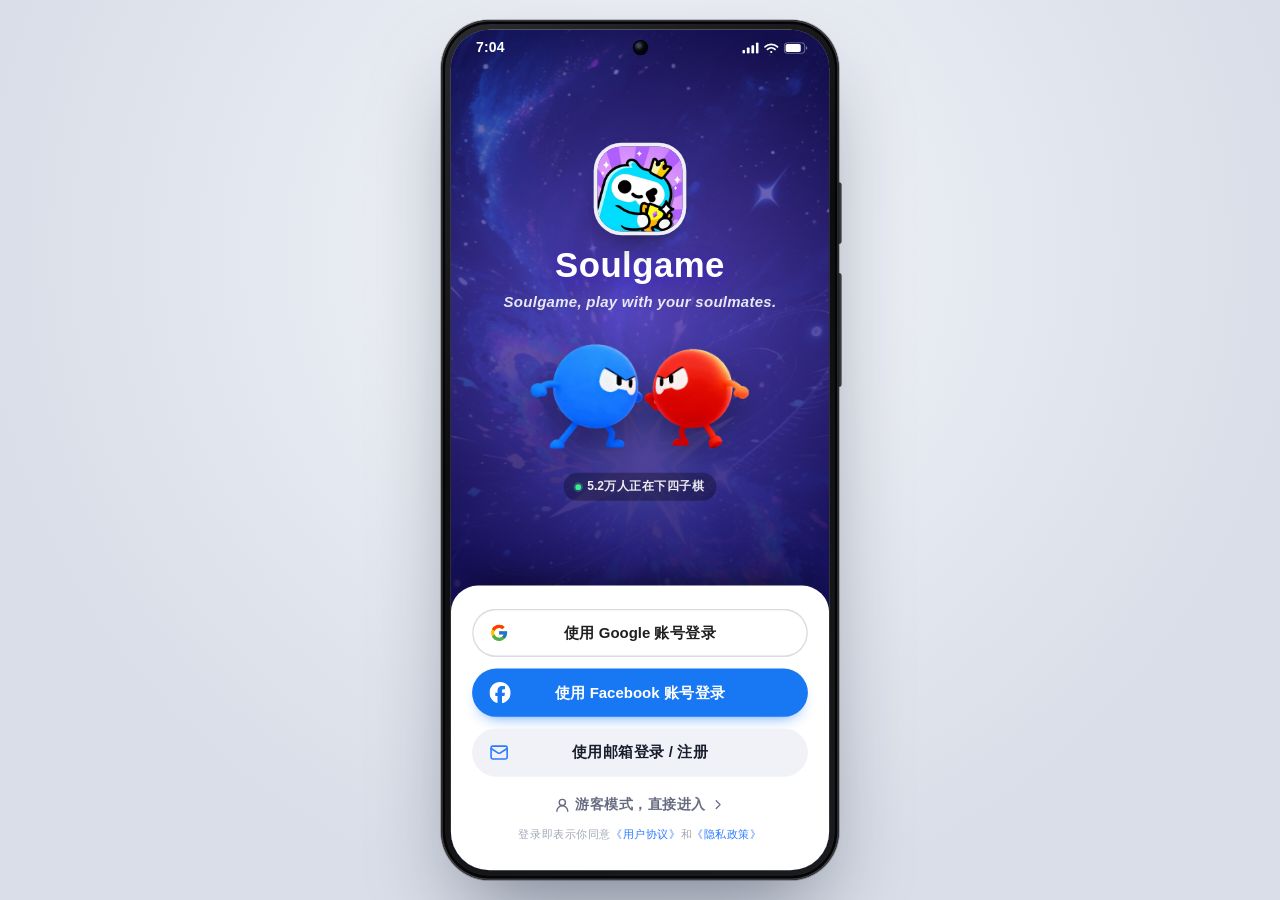
==== commit e22dc744: "V5：新 Slogan（Soulgame, play with your soulmates.）、对局中点对手头像看资料加好友、好友私聊的亲密度和一起养的宠物（静态示意）、默认头像和昵称 happy、" ====
--- a/index.html
+++ b/index.html
@@ -3,7 +3,7 @@
 <head>
   <meta charset="UTF-8">
   <meta name="viewport" content="width=device-width, initial-scale=1, viewport-fit=cover">
-  <title>Soulgame · 先玩游戏，再交朋友</title>
+  <title>Soulgame, play with your soulmates.</title>
   <link rel="stylesheet" href="css/style.css">
   <link rel="stylesheet" href="css/home.css">
   <link rel="stylesheet" href="css/battle.css">
--- a/css/battle.css
+++ b/css/battle.css
@@ -400,3 +400,18 @@
 @keyframes vipfx-pop { 0% { transform: scale(.4); opacity: 0; } 15% { transform: scale(1.1); opacity: 1; } 25% { transform: none; } 85% { opacity: 1; } 100% { opacity: 0; transform: translateY(-14px); } }
 .rs-bonus { margin-left: 6px; font: 800 12px var(--num); font-style: normal; color: #c98a00; }
 .rs-bonus .vtag { margin: 0 2px 0 0; }
+
+/* ---------- V5 对局中点对手头像：资料卡、加好友 ---------- */
+.gm-av.is-tap { cursor: pointer; border-radius: 50%; transition: transform .15s; }
+.gm-av.is-tap:active { transform: scale(.94); }
+.gm-add { position: absolute; right: 3px; bottom: 3px; z-index: 3; width: 20px; height: 20px; display: grid; place-items: center; border-radius: 50%; background: var(--g-blue); color: #fff; font: 900 15px/1 var(--num); font-style: normal; box-shadow: 0 0 0 2px #fff; animation: pulse 1.6s ease-in-out infinite; }
+.op-hd { display: flex; align-items: center; gap: 14px; padding: 12px 0 6px; }
+.op-m { min-width: 0; }
+.op-m h3 { display: flex; align-items: center; gap: 6px; font-size: 19px; font-weight: 900; }
+.op-m h3 .vtag { margin-left: 0; }
+.op-m p { margin-top: 2px; font-size: 13px; color: var(--text-2); }
+.op-stats { display: grid; grid-template-columns: repeat(4, 1fr); margin: 10px 0 16px; padding: 12px 0; border-radius: 16px; background: var(--bg); }
+.op-stats span { display: flex; flex-direction: column; align-items: center; gap: 2px; font-size: 11.5px; color: var(--text-2); }
+.op-stats b { display: flex; align-items: center; gap: 3px; font: 800 17px var(--num); color: var(--text); }
+.op-stats b.op-tier { font-family: inherit; font-size: 15px; line-height: 1.35; }
+.op-tip { display: flex; align-items: center; justify-content: center; gap: 4px; margin-top: 10px; font-size: 12px; color: var(--text-3); }
--- a/css/social.css
+++ b/css/social.css
@@ -261,3 +261,21 @@
 .pf-call .row-main span { font-size: 10.5px; }
 .pf-call-ic { width: 34px; height: 34px; flex-shrink: 0; display: grid; place-items: center; border-radius: 50%; background: var(--g-green); color: #fff; }
 .pf-call-ic.is-video { background: var(--g-purple); }
+
+/* ---------- V5 好友私聊：亲密度、一起养的宠物（演示：静态展示） ---------- */
+.im-card { flex-shrink: 0; display: flex; align-items: stretch; gap: 10px; margin: 8px 12px 0; padding: 10px 12px; border-radius: 18px; background: linear-gradient(135deg, #fff0f6, #f2ecff); box-shadow: inset 0 0 0 1px rgba(255, 92, 154, .2), 0 6px 16px -12px rgba(160, 60, 140, .6); }
+.im-main { flex: 1; min-width: 0; display: flex; flex-direction: column; justify-content: center; gap: 6px; }
+.im-top { display: flex; align-items: center; gap: 8px; }
+.im-top b { font-size: 14px; font-weight: 900; color: #c2185b; white-space: nowrap; }
+.im-num { margin-left: auto; font: 700 11.5px var(--num); font-style: normal; color: #9a5a7a; white-space: nowrap; }
+.im-pair { flex-shrink: 0; display: flex; align-items: center; }
+.im-pair .av-img { box-shadow: 0 0 0 2px #fff; }
+.im-heart { position: relative; z-index: 1; width: 18px; height: 18px; margin: 0 -5px; display: grid; place-items: center; border-radius: 50%; background: #fff; color: #ff4d8d; box-shadow: 0 2px 6px rgba(255, 77, 141, .35); }
+.im-bar { height: 6px; background: rgba(255, 77, 141, .14); }
+.im-bar > i { background: linear-gradient(90deg, #ff9ec4, #ff4d8d); }
+.im-sub { font-size: 11px; color: #9a5a7a; white-space: nowrap; overflow: hidden; text-overflow: ellipsis; }
+.im-pet { position: relative; flex-shrink: 0; display: flex; align-items: center; gap: 6px; padding-left: 10px; border-left: 1px dashed rgba(194, 24, 91, .28); }
+.im-pet img { width: 54px; height: 54px; animation: float 2.6s ease-in-out infinite; }
+.im-pet b { display: block; font-size: 13px; font-weight: 900; color: #6b3fa0; }
+.im-pet small { display: block; font-size: 10.5px; color: #8a7aa8; white-space: nowrap; }
+.im-tag { position: absolute; top: -6px; right: -6px; padding: 0 5px; border-radius: 6px; background: rgba(107, 63, 160, .12); color: #6b3fa0; font-size: 9.5px; font-weight: 800; font-style: normal; line-height: 15px; }
--- a/css/auth.css
+++ b/css/auth.css
@@ -10,7 +10,7 @@
 .lg-hero { position: relative; z-index: 1; flex: 1; min-height: 0; display: flex; flex-direction: column; align-items: center; justify-content: center; padding: calc(var(--status-h) + 10px) 24px 14px; text-align: center; }
 .lg-icon { width: 88px; height: 88px; border-radius: 25px; box-shadow: 0 0 0 4px rgba(255, 255, 255, .92), 0 18px 34px -12px rgba(0, 0, 0, .6); animation: pop-in .5s var(--spring) both; }
 .lg-name { margin-top: 16px; font-size: 36px; font-weight: 900; line-height: 1.05; letter-spacing: .5px; text-shadow: 0 4px 16px rgba(60, 30, 200, .7); }
-.lg-slogan { margin-top: 6px; font-size: 15.5px; font-weight: 700; letter-spacing: 3px; color: rgba(255, 255, 255, .86); }
+.lg-slogan { margin-top: 8px; font-size: 15.5px; font-weight: 700; font-style: italic; letter-spacing: .3px; color: rgba(255, 255, 255, .88); }
 .lg-art { width: 236px; margin-top: 20px; filter: drop-shadow(0 16px 20px rgba(0, 0, 0, .45)); animation: float 3s ease-in-out infinite; }
 .lg-online { display: flex; align-items: center; gap: 6px; margin-top: 14px; padding: 5px 12px; border-radius: 14px; background: rgba(0, 0, 0, .3); font-size: 12.5px; font-weight: 600; color: rgba(255, 255, 255, .92); }
 .lg-panel { position: relative; z-index: 2; flex-shrink: 0; padding: 24px 22px calc(var(--home-h) + 12px); border-radius: 28px 28px 0 0; background: #fff; color: var(--text); box-shadow: 0 -16px 40px -20px rgba(0, 0, 0, .65); }
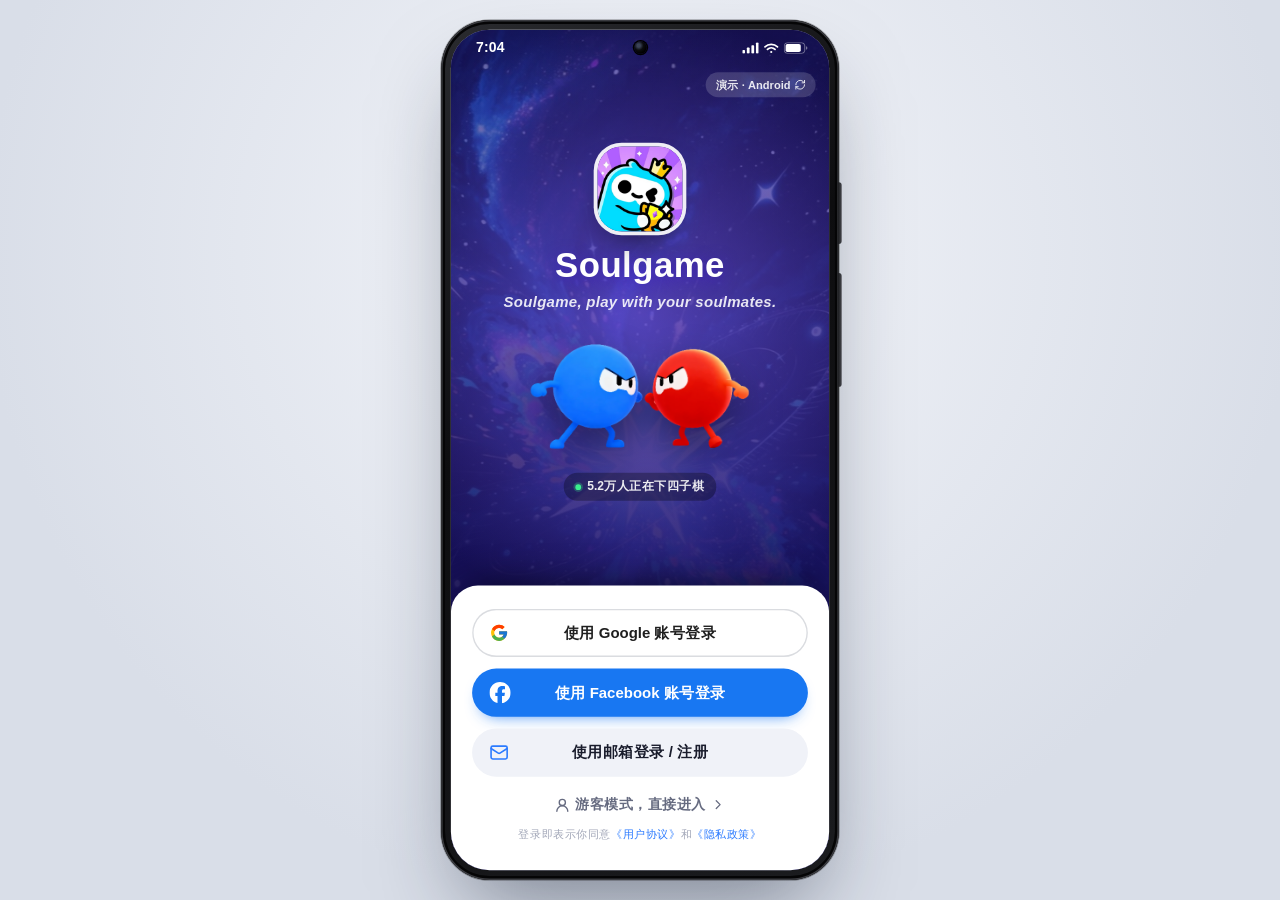
==== commit 658d20c1: "V7：账号补充——iOS 加 Apple 登录（可演示切换平台）；设置里加注销账号（须知、身份验证、5 秒倒计时确认）；一个三方账号只能被绑定一次，已被绑定时提示；头像和昵称是默认的才换成三方资料；游" ====
--- a/index.html
+++ b/index.html
@@ -41,9 +41,8 @@
           <section class="page" data-page="login" data-status="light"></section>
           <section class="page" data-page="email"></section>
 
-          <!-- 频道 4 个 Tab（登录后 Play 为启动页） -->
+          <!-- 频道 3 个 Tab（登录后 Play 为启动页；V7 首发版不做房间列表和创建房间） -->
           <section class="page" data-page="play"></section>
-          <section class="page" data-page="rooms"></section>
           <section class="page" data-page="chat"></section>
           <section class="page" data-page="me"></section>
 
@@ -54,11 +53,9 @@
 
           <!-- 大厅功能 -->
           <section class="page" data-page="tasks"></section>
-          <section class="page" data-page="rank" data-status="light"></section>
           <section class="page" data-page="shop"></section>
 
           <!-- 房间与社交 -->
-          <section class="page" data-page="create"></section>
           <section class="page" data-page="room" data-status="light"></section>
           <section class="page" data-page="dm"></section>
           <section class="page" data-page="requests"></section>
@@ -71,11 +68,10 @@
           <section class="page" data-page="wallet"></section>
           <section class="page" data-page="bag"></section>
           <section class="page" data-page="stats"></section>
-          <section class="page" data-page="badges"></section>
           <section class="page" data-page="settings"></section>
+          <section class="page" data-page="delete"></section>
           <!-- V3：会员中心、访客、通话 -->
           <section class="page" data-page="vip"></section>
-          <section class="page" data-page="visitors"></section>
           <section class="page" data-page="call" data-status="light" data-transient></section>
         </main>
 
@@ -105,7 +101,6 @@
   <script src="js/pages/play.js"></script>
   <script src="js/pages/battle.js"></script>
   <script src="js/pages/tasks.js"></script>
-  <script src="js/pages/rank.js"></script>
   <script src="js/pages/shop.js"></script>
   <script src="js/pages/rooms.js"></script>
   <script src="js/pages/chat.js"></script>
--- a/css/home.css
+++ b/css/home.css
@@ -155,3 +155,23 @@
 .hm-tile.is-vip .hm-name { color: #ffe9a8; }
 .hm-foot { flex-shrink: 0; display: block; height: 84px; }
 .sheet-stakes .sheet-bd { padding-bottom: 22px; }
+/* V7 首发版首页：开始游戏放在最显眼的位置（标志下面的大卡片），下面是和好友玩、本地对战；标志缩成一行；没有悬浮窗 */
+.hm-body::before, .hm-body::after { content: ""; flex: 1 1 0; }
+.hm-foot { height: 16px; }
+.hm-logo { flex: 0 0 auto; min-height: 0; flex-direction: row; justify-content: space-between; gap: 8px; padding: 0 18px 10px 12px; }
+.hm-glow { display: none; }
+.hm-title { filter: drop-shadow(0 4px 8px rgba(40, 40, 140, .3)); }
+.hm-modes { gap: 12px; }
+.hm-tile.is-big { grid-column: 1 / -1; height: 252px; padding: 18px 18px 18px; border-radius: 28px; }
+.hm-tile.is-big .hm-name { font-size: 30px; }
+.hm-tile.is-big .hm-desc { margin-top: 4px; font-size: 13px; }
+.hm-tile.is-big .hm-change { margin-top: 12px; height: 30px; padding: 0 9px 0 12px; font-size: 13px; }
+.hm-tile.is-big .hm-go { height: 56px; padding: 0 30px 0 22px; gap: 6px; border-radius: 28px; font-size: 21px; }
+.hm-tile.is-big .hm-art { right: -14px; top: 30px; bottom: auto; width: 156px; height: 156px; border-radius: 32px; object-fit: cover; transform: rotate(12deg); box-shadow: 0 0 0 4px rgba(255, 255, 255, .4); }
+.hm-tile.is-friends, .hm-tile.is-local { height: 178px; }
+.hm-tile.is-friends .hm-art { left: auto; right: -12px; bottom: -12px; width: 92px; margin-left: 0; }
+.hm-tile.is-local { background: linear-gradient(155deg, #5ee8b0, #14b87a 60%, #0f9a7e); }
+.hm-tile.is-local .hm-art { left: auto; right: -20px; bottom: -6px; width: 138px; }
+.hm-free { position: relative; z-index: 1; margin-top: auto; padding: 2px 9px; border-radius: 10px; background: rgba(255, 255, 255, .26); font-size: 11px; font-weight: 800; white-space: nowrap; pointer-events: none; }
+.hm-avs-add { width: 24px; height: 24px; display: grid; place-items: center; border-radius: 50%; background: rgba(255, 255, 255, .22); box-shadow: inset 0 0 0 1.5px rgba(255, 255, 255, .75); color: #fff; font-style: normal; }
+.hm-avs .hm-avs-add + em { margin-left: 6px; }
--- a/css/battle.css
+++ b/css/battle.css
@@ -415,3 +415,13 @@
 .op-stats b { display: flex; align-items: center; gap: 3px; font: 800 17px var(--num); color: var(--text); }
 .op-stats b.op-tier { font-family: inherit; font-size: 15px; line-height: 1.35; }
 .op-tip { display: flex; align-items: center; justify-content: center; gap: 4px; margin-top: 10px; font-size: 12px; color: var(--text-3); }
+
+/* V7 首发版：去掉了左上角缩小按钮，标题离边缘留点距离 */
+.gm-top .gm-title { padding-left: 12px; }
+/* V7：对手资料卡去掉段位，统计改成三项 */
+.op-stats { grid-template-columns: repeat(3, 1fr); }
+/* V7 本地对战：两人同屏，不计时、没有语音和表情 */
+.page.is-local .gm-mid { visibility: hidden; }
+.page.is-local .gm-bar { display: none; }
+.page.is-local .gm-pl { opacity: .55; }
+.page.is-local .gm-pl.is-turn { opacity: 1; }
--- a/css/social.css
+++ b/css/social.css
@@ -262,20 +262,32 @@
 .pf-call-ic { width: 34px; height: 34px; flex-shrink: 0; display: grid; place-items: center; border-radius: 50%; background: var(--g-green); color: #fff; }
 .pf-call-ic.is-video { background: var(--g-purple); }
 
-/* ---------- V5 好友私聊：亲密度、一起养的宠物（演示：静态展示） ---------- */
-.im-card { flex-shrink: 0; display: flex; align-items: stretch; gap: 10px; margin: 8px 12px 0; padding: 10px 12px; border-radius: 18px; background: linear-gradient(135deg, #fff0f6, #f2ecff); box-shadow: inset 0 0 0 1px rgba(255, 92, 154, .2), 0 6px 16px -12px rgba(160, 60, 140, .6); }
-.im-main { flex: 1; min-width: 0; display: flex; flex-direction: column; justify-content: center; gap: 6px; }
-.im-top { display: flex; align-items: center; gap: 8px; }
-.im-top b { font-size: 14px; font-weight: 900; color: #c2185b; white-space: nowrap; }
-.im-num { margin-left: auto; font: 700 11.5px var(--num); font-style: normal; color: #9a5a7a; white-space: nowrap; }
-.im-pair { flex-shrink: 0; display: flex; align-items: center; }
-.im-pair .av-img { box-shadow: 0 0 0 2px #fff; }
-.im-heart { position: relative; z-index: 1; width: 18px; height: 18px; margin: 0 -5px; display: grid; place-items: center; border-radius: 50%; background: #fff; color: #ff4d8d; box-shadow: 0 2px 6px rgba(255, 77, 141, .35); }
-.im-bar { height: 6px; background: rgba(255, 77, 141, .14); }
-.im-bar > i { background: linear-gradient(90deg, #ff9ec4, #ff4d8d); }
-.im-sub { font-size: 11px; color: #9a5a7a; white-space: nowrap; overflow: hidden; text-overflow: ellipsis; }
-.im-pet { position: relative; flex-shrink: 0; display: flex; align-items: center; gap: 6px; padding-left: 10px; border-left: 1px dashed rgba(194, 24, 91, .28); }
-.im-pet img { width: 54px; height: 54px; animation: float 2.6s ease-in-out infinite; }
-.im-pet b { display: block; font-size: 13px; font-weight: 900; color: #6b3fa0; }
-.im-pet small { display: block; font-size: 10.5px; color: #8a7aa8; white-space: nowrap; }
-.im-tag { position: absolute; top: -6px; right: -6px; padding: 0 5px; border-radius: 6px; background: rgba(107, 63, 160, .12); color: #6b3fa0; font-size: 9.5px; font-weight: 800; font-style: normal; line-height: 15px; }
+
+/* ---------- V6 房间入场金币：房主选，含免费档（创建房间页、选择弹层） ---------- */
+.bet-grid { display: grid; grid-template-columns: repeat(3, 1fr); gap: 10px; }
+.bet-op { position: relative; display: flex; flex-direction: column; align-items: center; gap: 2px; padding: 12px 4px 10px; border-radius: 16px; background: #fff; box-shadow: inset 0 0 0 1.5px var(--line); text-align: center; transition: transform .15s; }
+.bet-op:active { transform: scale(.96); }
+.bet-op b { display: flex; align-items: center; gap: 3px; font: 800 17px var(--num); }
+.bet-op.is-free b { font-family: inherit; font-size: 16px; color: #10a76a; }
+.bet-op span { font-size: 11.5px; color: var(--text-2); }
+.bet-op.is-on { background: #fff8e8; box-shadow: inset 0 0 0 2px #ffb400; }
+.bet-op.is-poor { opacity: .5; }
+.bet-op i { position: absolute; top: -7px; right: -4px; padding: 0 6px; border-radius: 8px; background: #8a90a8; color: #fff; font-size: 10px; font-style: normal; font-weight: 700; line-height: 16px; }
+.sheet-bet .bet-grid { padding: 6px 0 6px; }
+.rcard-r .tag .cur { margin: 0 1px 0 0; }
+.rm-game .row-main .cur { width: 13px; height: 13px; margin: 0 1px; border-radius: 0; box-shadow: none; vertical-align: -2px; }
+
+/* ---------- V7 纯新用户没有好友：空状态和引导 ---------- */
+.nf-card { display: flex; flex-direction: column; align-items: center; margin: 16px 16px 8px; padding: 18px 16px 14px; border-radius: 22px; background: #fff; box-shadow: var(--shadow-s); text-align: center; }
+.nf-card img { width: 84px; height: 84px; object-fit: contain; }
+.nf-card b { margin-top: 6px; font-size: 16px; font-weight: 900; }
+.nf-card p { margin-top: 4px; font-size: 13px; color: var(--text-2); }
+.nf-btns { display: flex; gap: 10px; margin-top: 14px; }
+.nf-invite { display: flex; align-items: center; gap: 4px; margin-top: 12px; font-size: 13px; font-weight: 700; color: var(--blue); }
+.nf-ops { display: flex; flex-direction: column; gap: 10px; padding: 4px 0 6px; }
+.nf-op { display: flex; align-items: center; gap: 12px; width: 100%; padding: 12px; border-radius: 16px; background: var(--bg); text-align: left; }
+.nf-op:active { transform: scale(.98); }
+.nf-op.is-main { background: linear-gradient(135deg, #eaf3ff, #e7e9ff); box-shadow: inset 0 0 0 1.5px rgba(44, 123, 255, .35); }
+.nf-op-ic { width: 40px; height: 40px; flex-shrink: 0; display: grid; place-items: center; border-radius: 12px; background: #fff; color: var(--blue); box-shadow: var(--shadow-s); }
+.nf-op.is-main .nf-op-ic { background: var(--g-blue); color: #fff; }
+.nf-op > svg { flex-shrink: 0; color: var(--text-3); }
--- a/css/me.css
+++ b/css/me.css
@@ -34,7 +34,7 @@
 .me-vip-btn { flex-shrink: 0; height: 30px; padding: 0 12px; border-radius: 15px; background: var(--g-gold); color: #6b3a00; font-size: 13px; font-weight: 800; line-height: 30px; }
 .me-vip.is-t2 .me-vip-btn { background: #fff; color: #b04dff; }
 .me-card h1 .vtag { vertical-align: 4px; }
-.me-wallet { display: grid; grid-template-columns: repeat(3, 1fr); gap: 10px; margin: 12px 16px 0; }
+.me-wallet { display: grid; grid-template-columns: repeat(2, 1fr); gap: 10px; margin: 12px 16px 0; } /* V7：等级、金币两项 */
 .me-wallet button { display: flex; flex-direction: column; align-items: center; gap: 2px; padding: 12px 6px; border-radius: 18px; background: #fff; box-shadow: var(--shadow-s); }
 .me-wallet b, .me-wallet .num { margin-top: 4px; font: 800 18px var(--num); }
 .me-wallet span { font-size: 11.5px; color: var(--text-2); }
@@ -131,3 +131,17 @@
 .set-body .cell-main small { margin-top: 1px; }
 .set-reset .cell-ic, .set-reset .cell-main { color: var(--red); }
 .set-foot { margin: 24px 0 0; text-align: center; font-size: 12px; line-height: 1.6; color: var(--text-3); }
+/* V7：不做等级，我的页只剩金币一项 */
+.me-wallet { grid-template-columns: 1fr; }
+
+/* V7：我的金币卡片（只剩金币一种货币）：点卡片看明细，右边直接充值 */
+.me-coin { position: relative; display: flex; align-items: center; gap: 12px; margin: 12px 16px 0; padding: 14px 14px 14px 16px; overflow: hidden; border-radius: 20px; background: linear-gradient(135deg, #fff6d8 0%, #ffe39a 55%, #ffc75a 100%); box-shadow: 0 10px 22px -14px rgba(200, 120, 0, .8), inset 0 0 0 1px rgba(255, 255, 255, .7); }
+.me-coin::after { content: ""; position: absolute; right: -28px; bottom: -44px; width: 136px; height: 136px; border-radius: 50%; background: rgba(255, 255, 255, .28); pointer-events: none; }
+.me-coin-hit { position: absolute; inset: 0; z-index: 1; border-radius: inherit; }
+.me-coin-hit:active { background: rgba(255, 255, 255, .15); }
+.me-coin-ic { flex-shrink: 0; display: grid; place-items: center; width: 58px; height: 58px; border-radius: 50%; background: rgba(255, 255, 255, .6); box-shadow: inset 0 0 0 1px rgba(255, 255, 255, .9); pointer-events: none; }
+.me-coin-m { flex: 1; min-width: 0; display: flex; flex-direction: column; pointer-events: none; }
+.me-coin-m small { font-size: 12px; font-weight: 700; color: #8a5a00; }
+.me-coin-m .me-coin-n { font: 900 28px/1.15 var(--num); color: #5a3200; }
+.me-coin-m em { display: flex; align-items: center; gap: 1px; font-size: 11.5px; font-style: normal; color: #9a6a10; }
+.me-coin-btn { position: relative; z-index: 2; flex-shrink: 0; }
--- a/css/auth.css
+++ b/css/auth.css
@@ -23,6 +23,10 @@
 .lg-btn.is-facebook { background: #1877f2; color: #fff; box-shadow: 0 8px 16px -10px rgba(24, 119, 242, .9); }
 .lg-btn.is-email { background: #f0f2f8; color: var(--text); }
 .lg-btn.is-email > svg { color: var(--blue); }
+.lg-btn.is-apple { background: #000; color: #fff; }
+/* 演示：右上角切换 Android / iOS */
+.lg-plat { position: absolute; z-index: 3; top: calc(var(--status-h) + 8px); right: 14px; display: flex; align-items: center; gap: 4px; height: 26px; padding: 0 10px; border-radius: 13px; background: rgba(255, 255, 255, .16); color: rgba(255, 255, 255, .88); font-size: 11.5px; font-weight: 700; }
+.lg-plat:active { background: rgba(255, 255, 255, .28); }
 .lg-last { position: absolute; right: 14px; top: -8px; padding: 0 8px; border-radius: 9px; background: var(--g-orange); color: #fff; font-size: 10.5px; font-weight: 800; font-style: normal; line-height: 17px; box-shadow: 0 0 0 2px #fff; }
 .lg-guest { display: flex; align-items: center; justify-content: center; gap: 5px; width: 100%; height: 46px; margin-top: 6px; font-size: 14.5px; font-weight: 700; color: var(--text-2); }
 .lg-guest:active { color: var(--text); }
@@ -105,3 +109,47 @@
 .set-acc-ic.is-email, .set-acc-ic.is-guest { color: var(--blue); }
 .set-bind { color: var(--orange); font-weight: 800; }
 .set-logout .cell-ic, .set-logout .cell-main { color: var(--red); }
+/* ---------- V7：Google 字母头像、Apple 授权（模拟 iOS 系统面板） ---------- */
+.gg-letter { width: 36px; height: 36px; flex-shrink: 0; display: grid; place-items: center; border-radius: 50%; background: #7b5ad6; color: #fff; font-size: 16px; font-weight: 700; }
+.ap { display: flex; flex-direction: column; align-items: center; padding: 0 2px 6px; text-align: center; color: #1d1d1f; }
+.ap-hd { display: flex; align-items: center; justify-content: center; gap: 6px; align-self: stretch; padding: 2px 0 12px; border-bottom: 1px solid #e5e5ea; font-size: 15px; font-weight: 600; }
+.ap-hd svg { width: 17px; height: 17px; }
+.ap-app { width: 56px; height: 56px; margin-top: 18px; border-radius: 14px; }
+.ap h3 { margin-top: 12px; font-size: 19px; font-weight: 700; }
+.ap-rows { align-self: stretch; margin-top: 16px; border-radius: 12px; background: #f2f2f7; overflow: hidden; text-align: left; }
+.ap-row { display: flex; align-items: center; justify-content: space-between; padding: 12px 14px; border-bottom: 1px solid #e5e5ea; font-size: 15px; }
+.ap-row small { font-size: 13px; color: #8e8e93; }
+.ap-opt { display: flex; align-items: center; gap: 10px; width: 100%; padding: 10px 14px; border-bottom: 1px solid #e5e5ea; text-align: left; }
+.ap-opt:last-child { border-bottom: 0; }
+.ap-opt i { width: 20px; height: 20px; flex-shrink: 0; border-radius: 50%; box-shadow: inset 0 0 0 1.5px #c7c7cc; }
+.ap-opt.is-on i { background: #fff; box-shadow: inset 0 0 0 6px #007aff; }
+.ap-opt span { flex: 1; min-width: 0; }
+.ap-opt b { display: block; font-size: 15px; font-weight: 500; }
+.ap-opt small { display: block; font-size: 12.5px; color: #8e8e93; }
+.ap-acc { margin-top: 8px; font-size: 14px; color: #6e6e73; }
+.ap-go { display: flex; align-items: center; justify-content: center; gap: 8px; align-self: stretch; height: 50px; margin-top: 18px; border-radius: 12px; background: #000; color: #fff; font-size: 17px; font-weight: 600; }
+.ap-go:active { filter: brightness(1.3); }
+.ap-note { margin-top: 10px; font-size: 12px; color: #8e8e93; }
+.set-acc-ic.is-apple { color: #000; }
+/* ---------- V7：注销账号 ---------- */
+.set-del .cell-main { color: var(--text-3); }
+.page[data-page="delete"] { background: #fff; }
+.del-body { padding: 4px 20px 0; }
+.del-warn { display: flex; align-items: center; gap: 8px; padding: 12px 14px; border-radius: 14px; background: #fff1f2; color: var(--red); font-size: 14px; }
+.del-warn > svg { flex-shrink: 0; }
+.del-hd { margin: 20px 0 10px; font-size: 15px; font-weight: 800; }
+.del-list { border-radius: 16px; background: #f6f7fb; }
+.del-it { display: flex; gap: 12px; padding: 12px 14px; border-bottom: 1px solid #eceef4; font-size: 13.5px; }
+.del-it:last-child { border-bottom: 0; }
+.del-it b { flex-shrink: 0; width: 64px; font-weight: 800; }
+.del-it span { flex: 1; min-width: 0; line-height: 1.5; color: var(--text-2); }
+.del-notes { margin: 0; padding-left: 18px; font-size: 13px; line-height: 1.6; color: var(--text-2); list-style: disc; }
+.del-notes li + li { margin-top: 6px; }
+.del-check { display: flex; align-items: center; gap: 8px; margin: 22px 0 12px; font-size: 13.5px; font-weight: 600; color: var(--text-2); text-align: left; }
+.del-check i { width: 20px; height: 20px; flex-shrink: 0; display: grid; place-items: center; border-radius: 6px; box-shadow: inset 0 0 0 1.5px #c9cdd8; color: transparent; }
+.del-check.is-on i { background: var(--red); box-shadow: none; color: #fff; }
+.del-go:disabled { opacity: .45; }
+.dv { padding: 4px 0 6px; }
+.dv-next { margin-top: 8px; }
+.dv-next .gg-spin { margin-right: 2px; }
+.del-wait { display: flex; align-items: center; justify-content: center; gap: 10px; padding: 12px 6px; font-size: 15px; font-weight: 700; }
